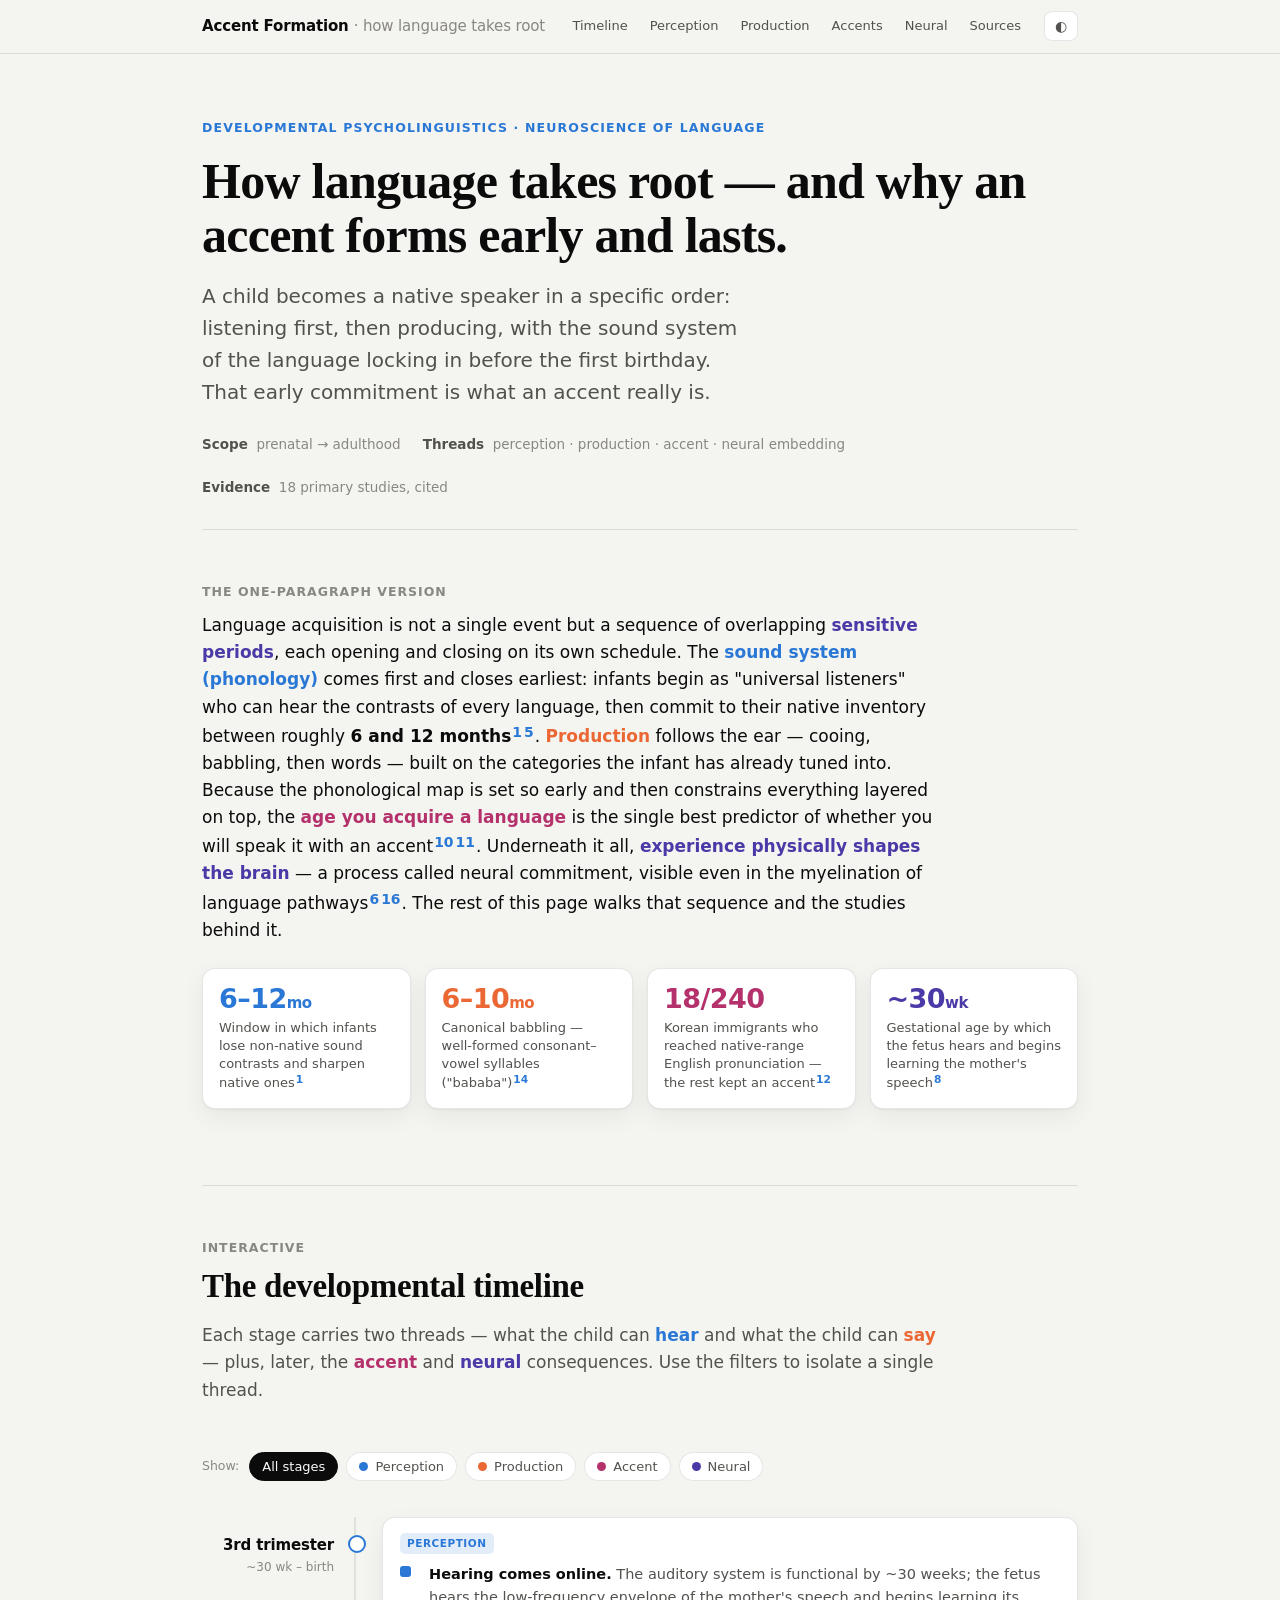
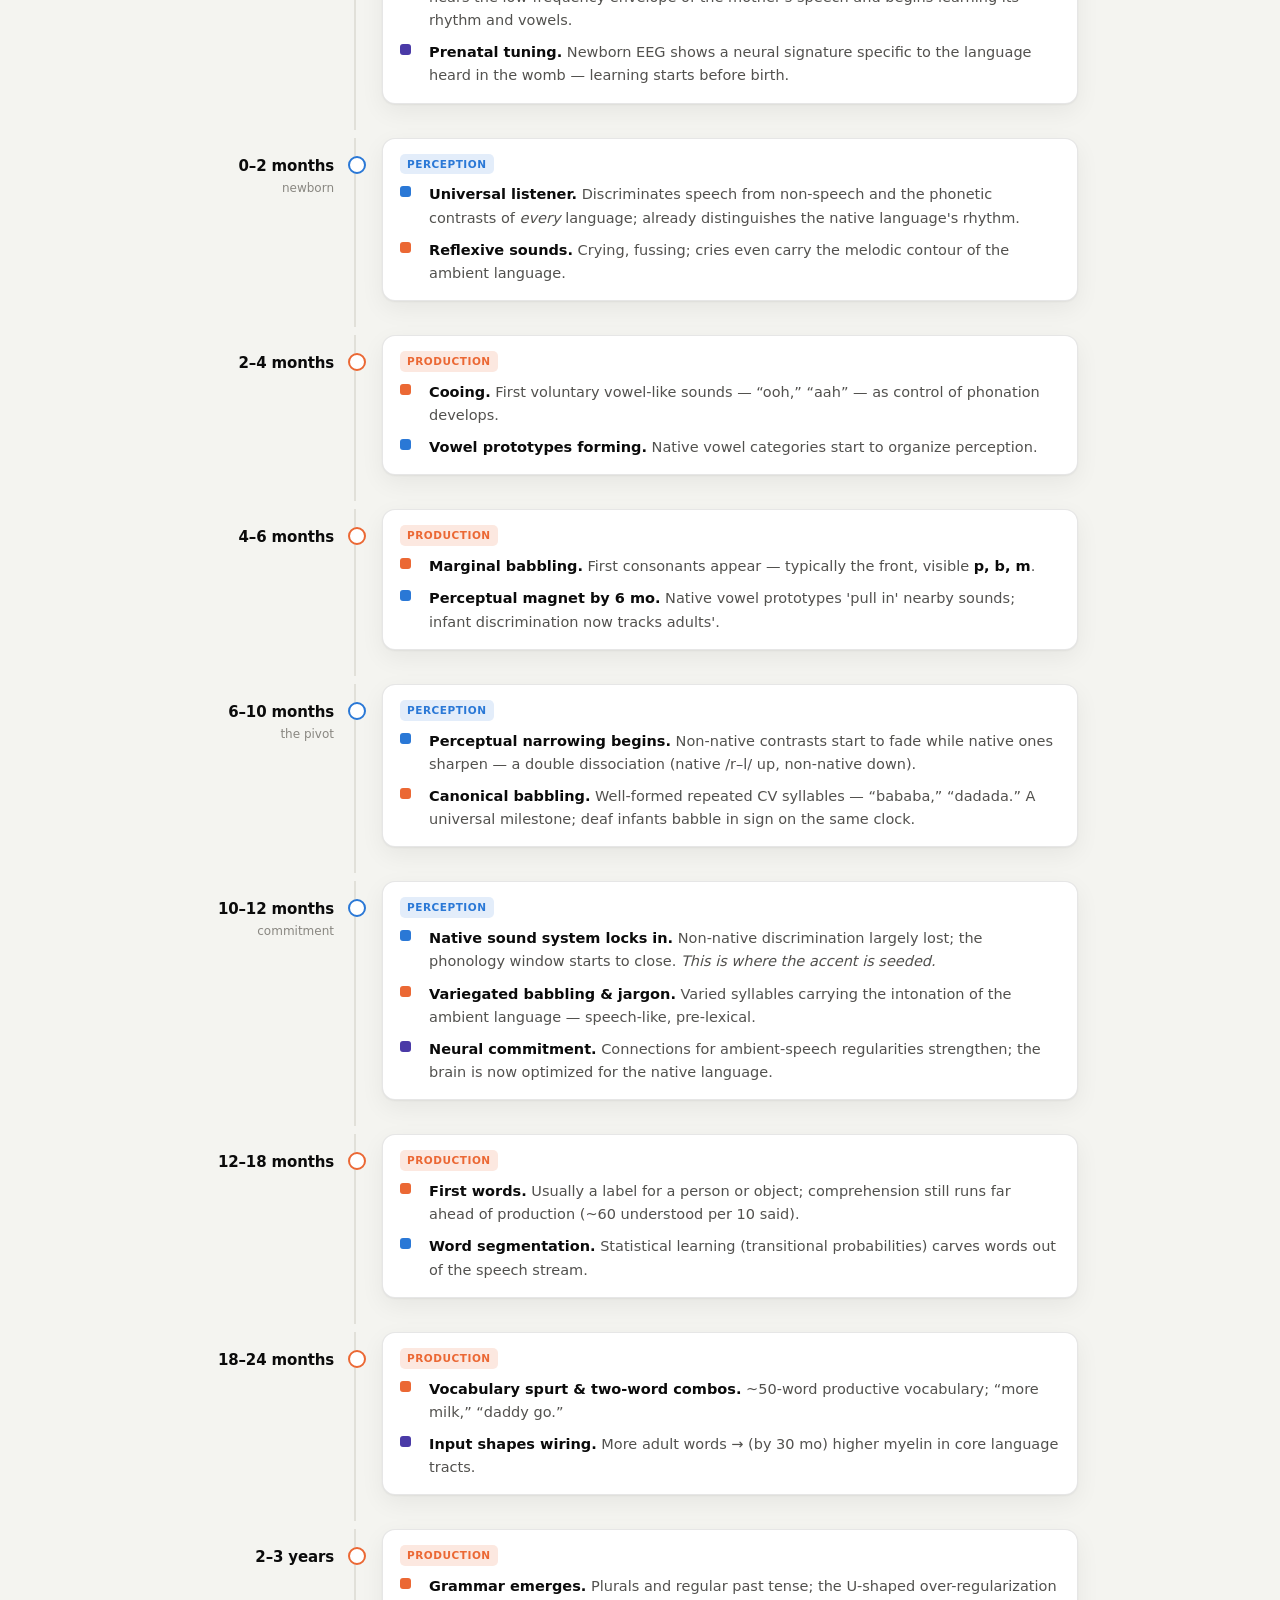
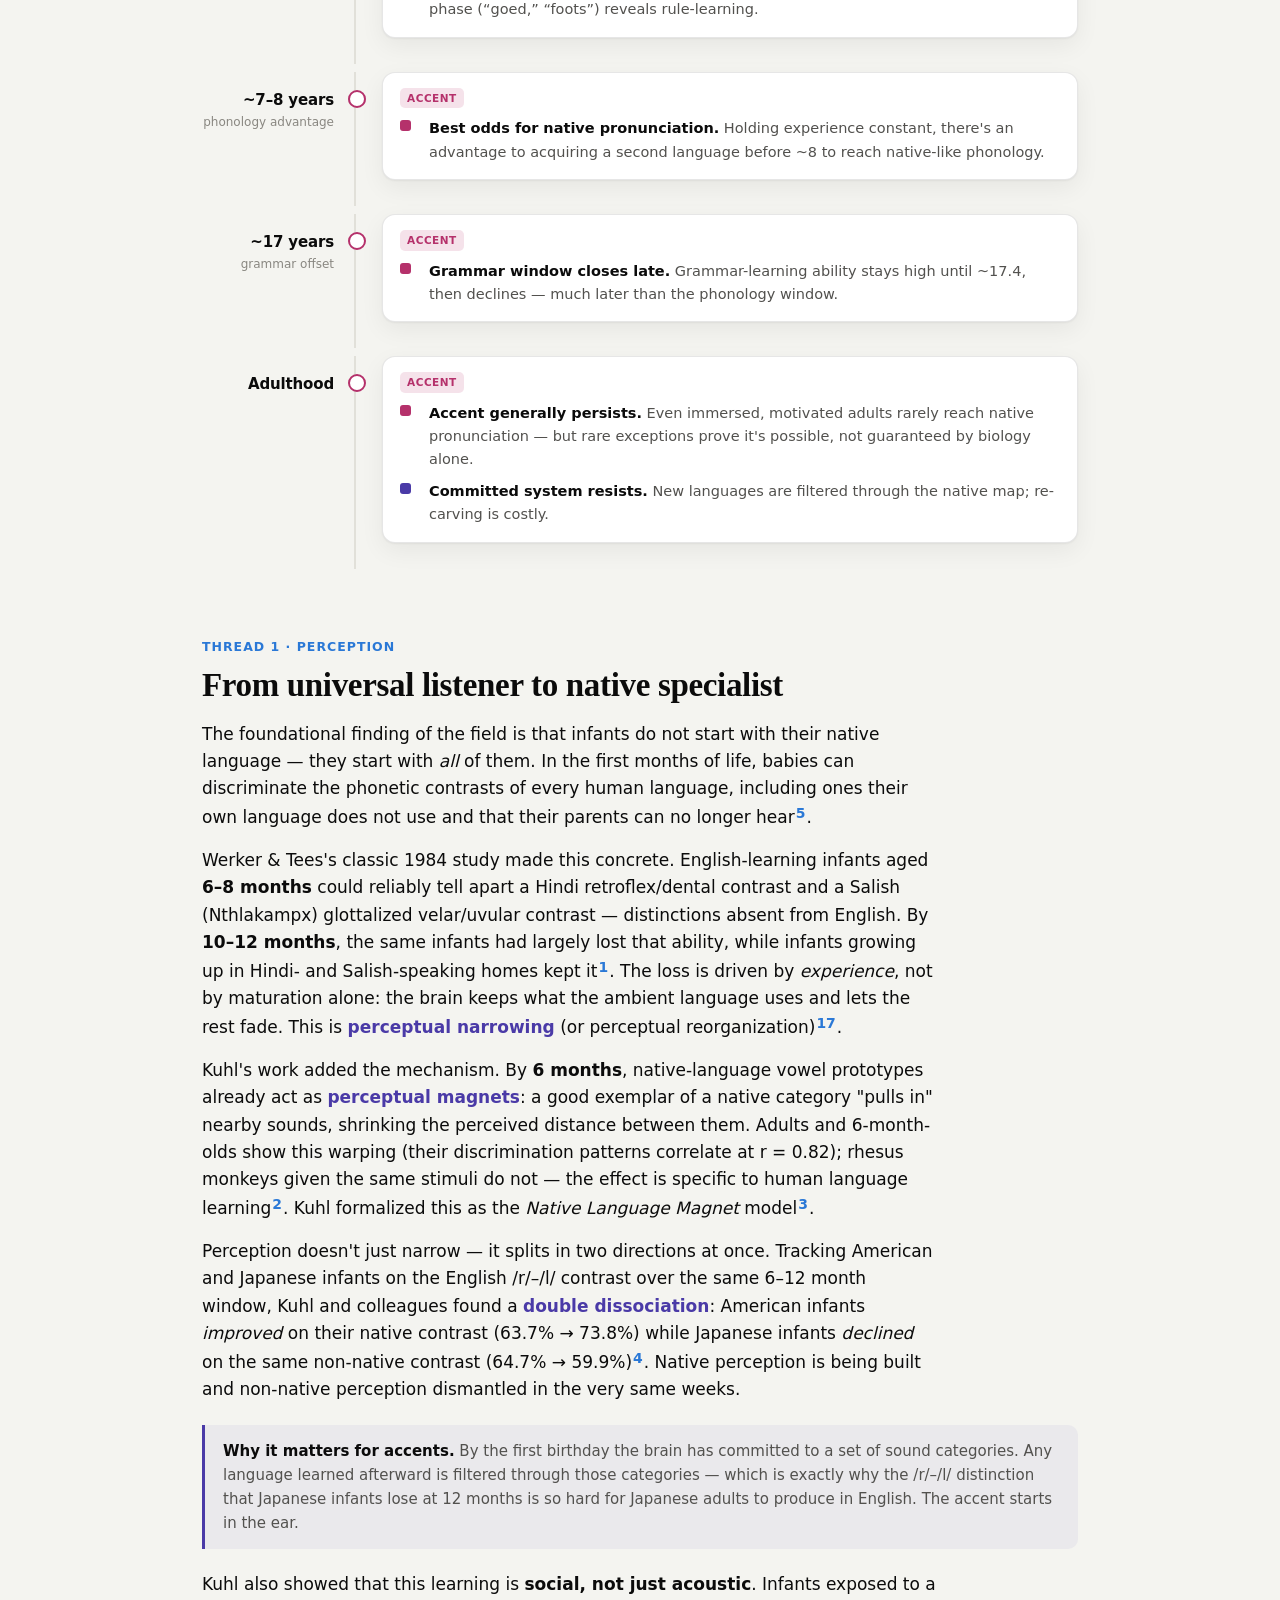
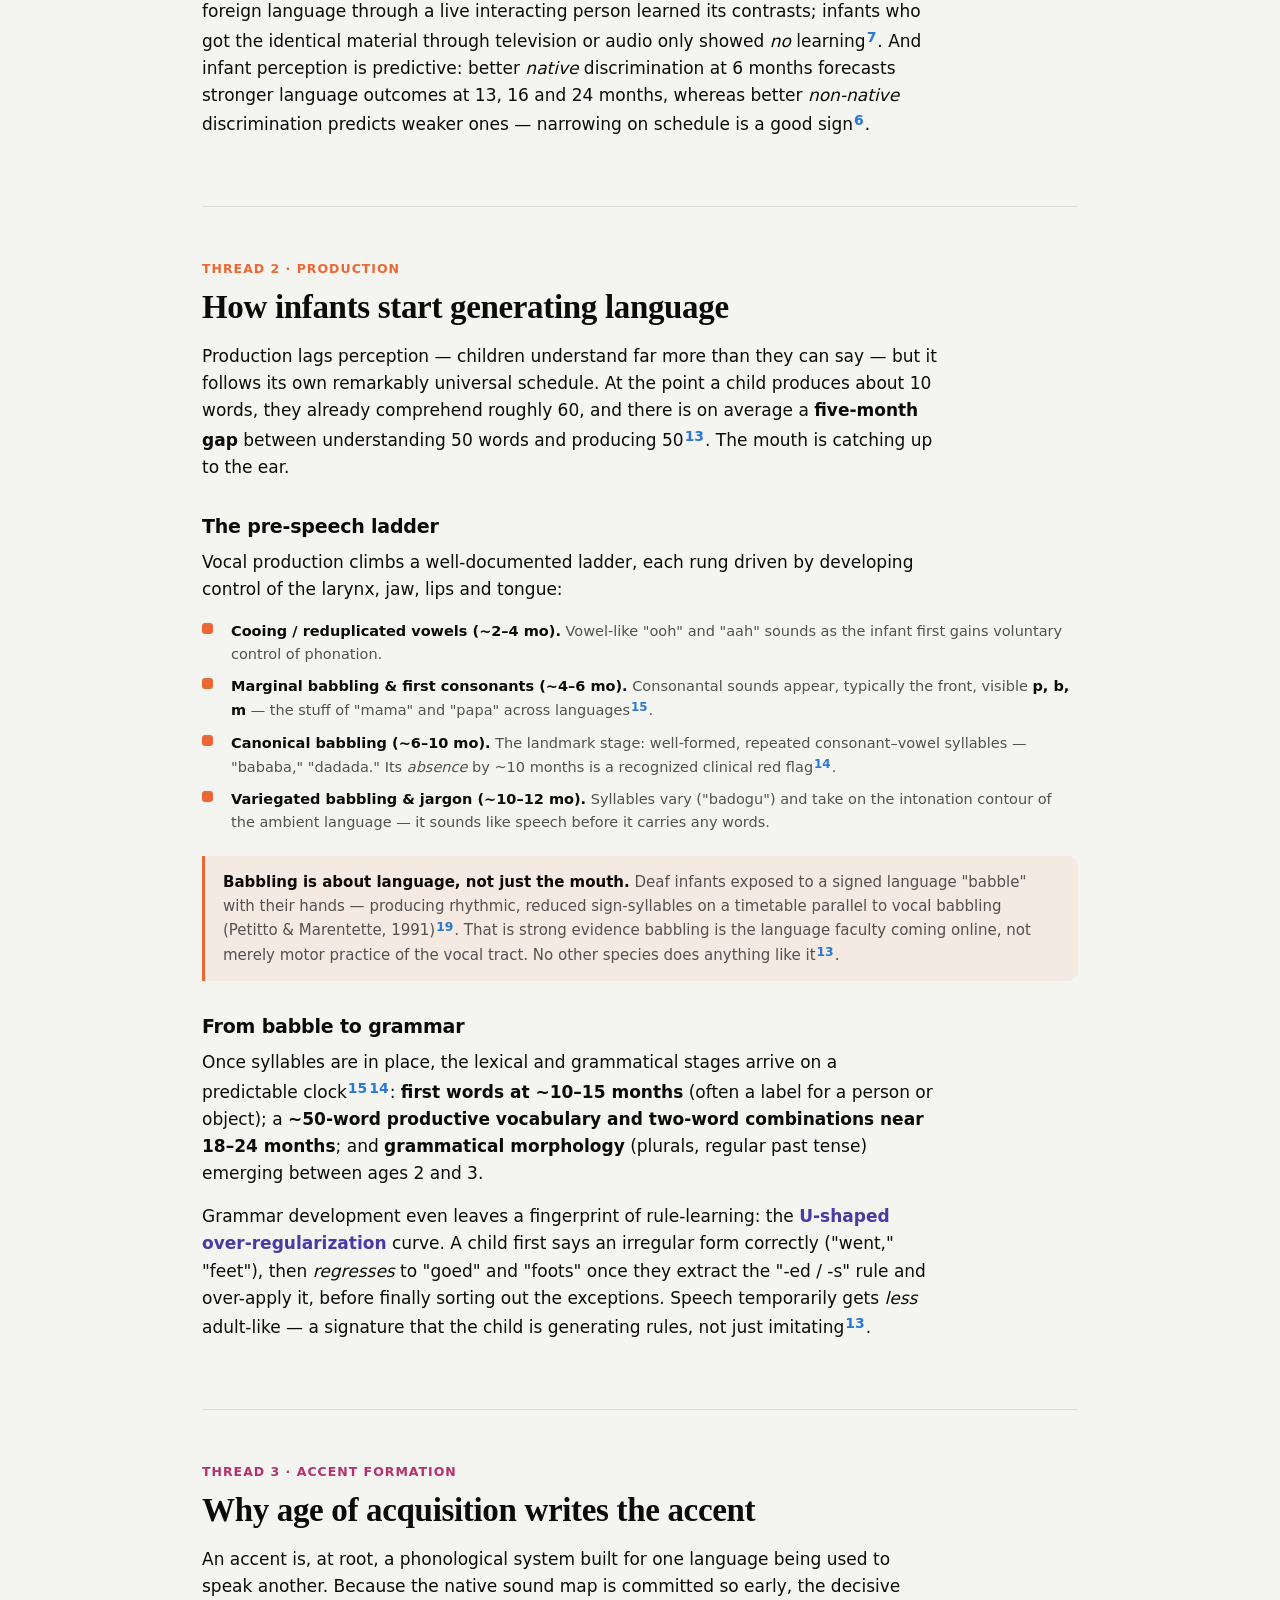
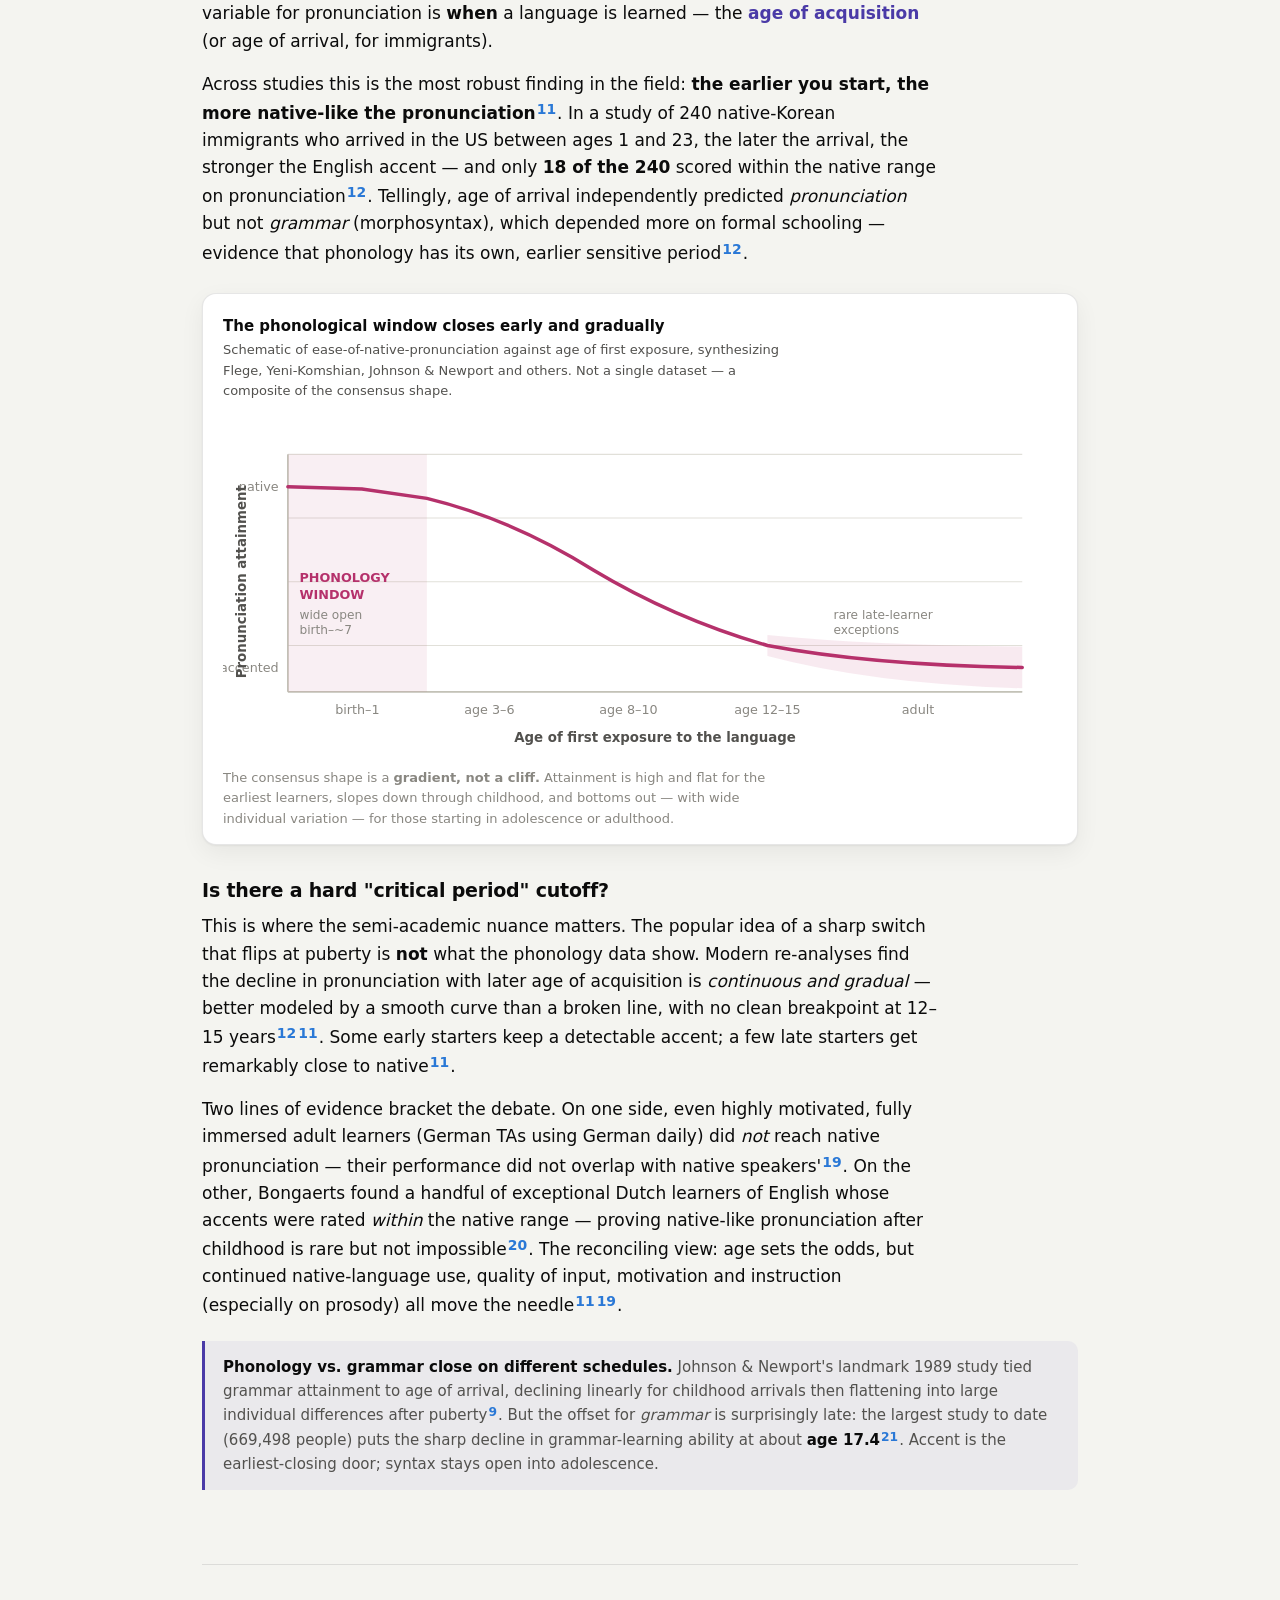
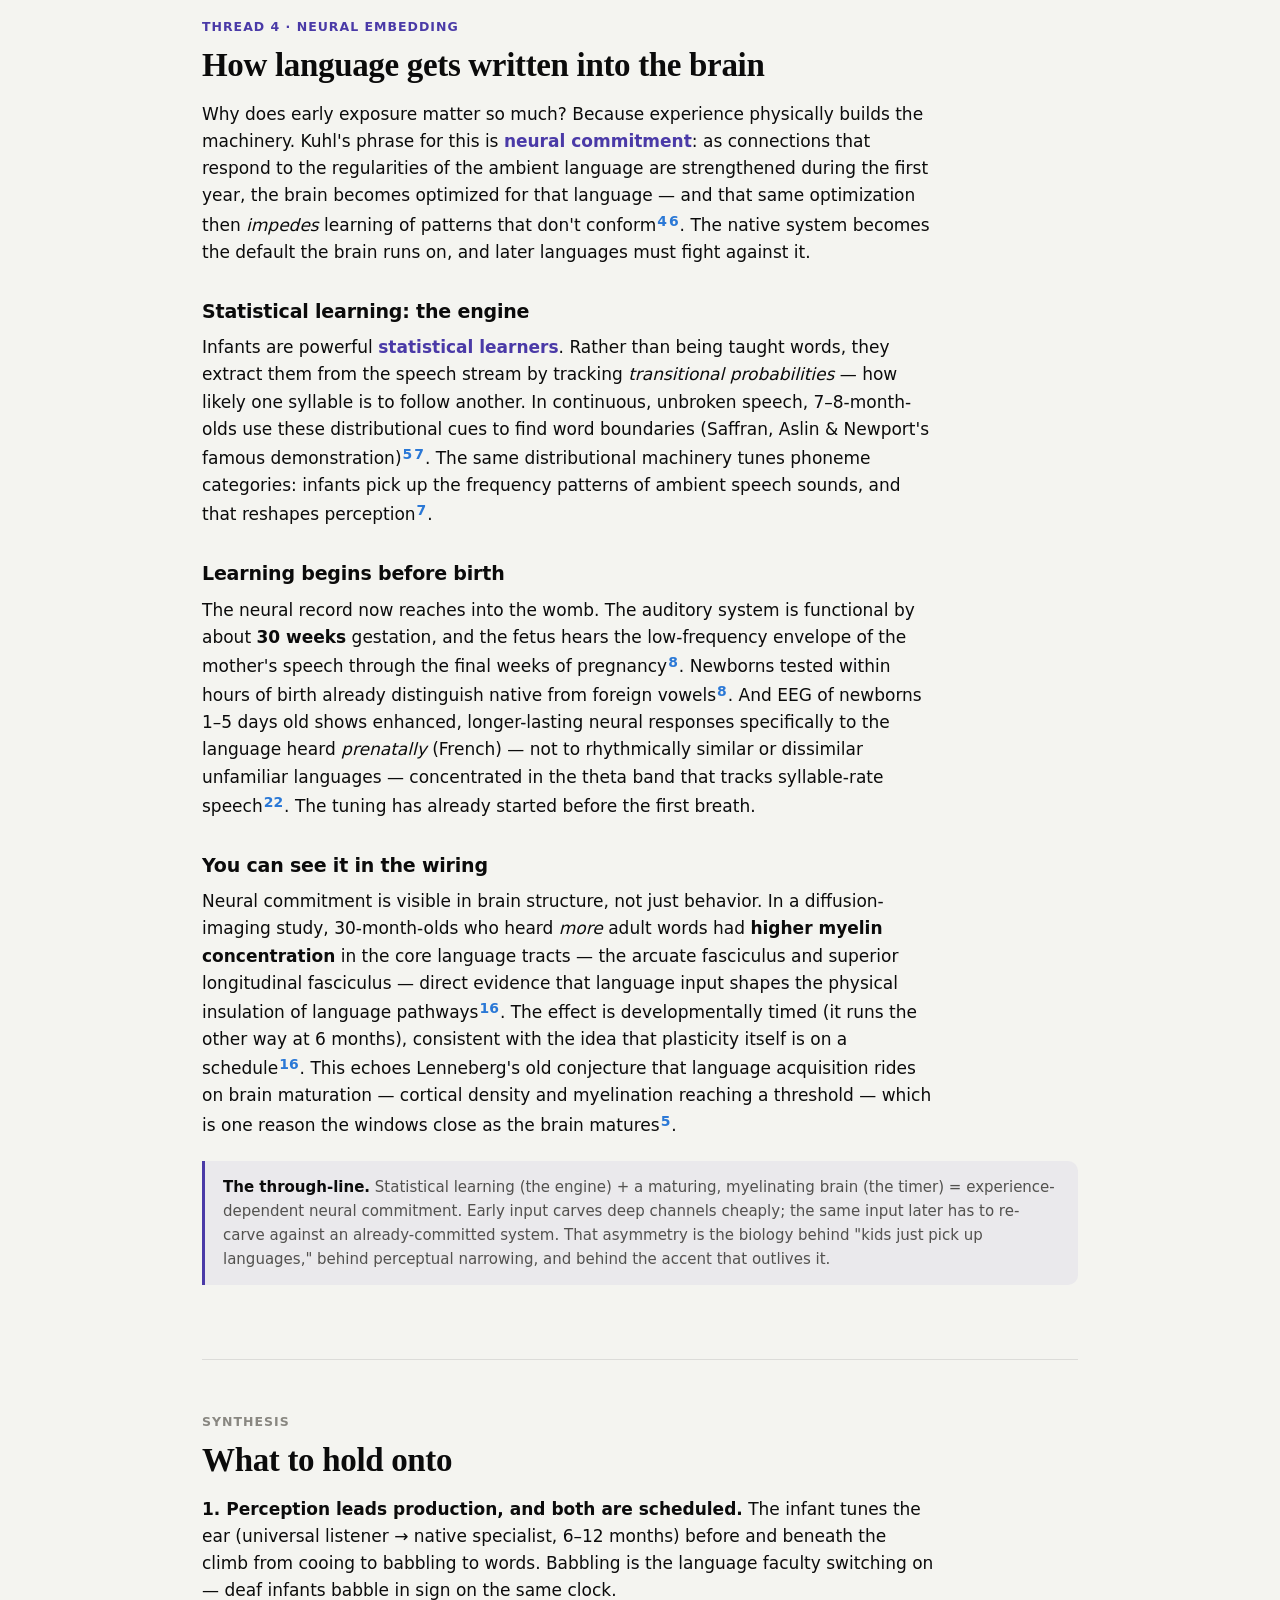
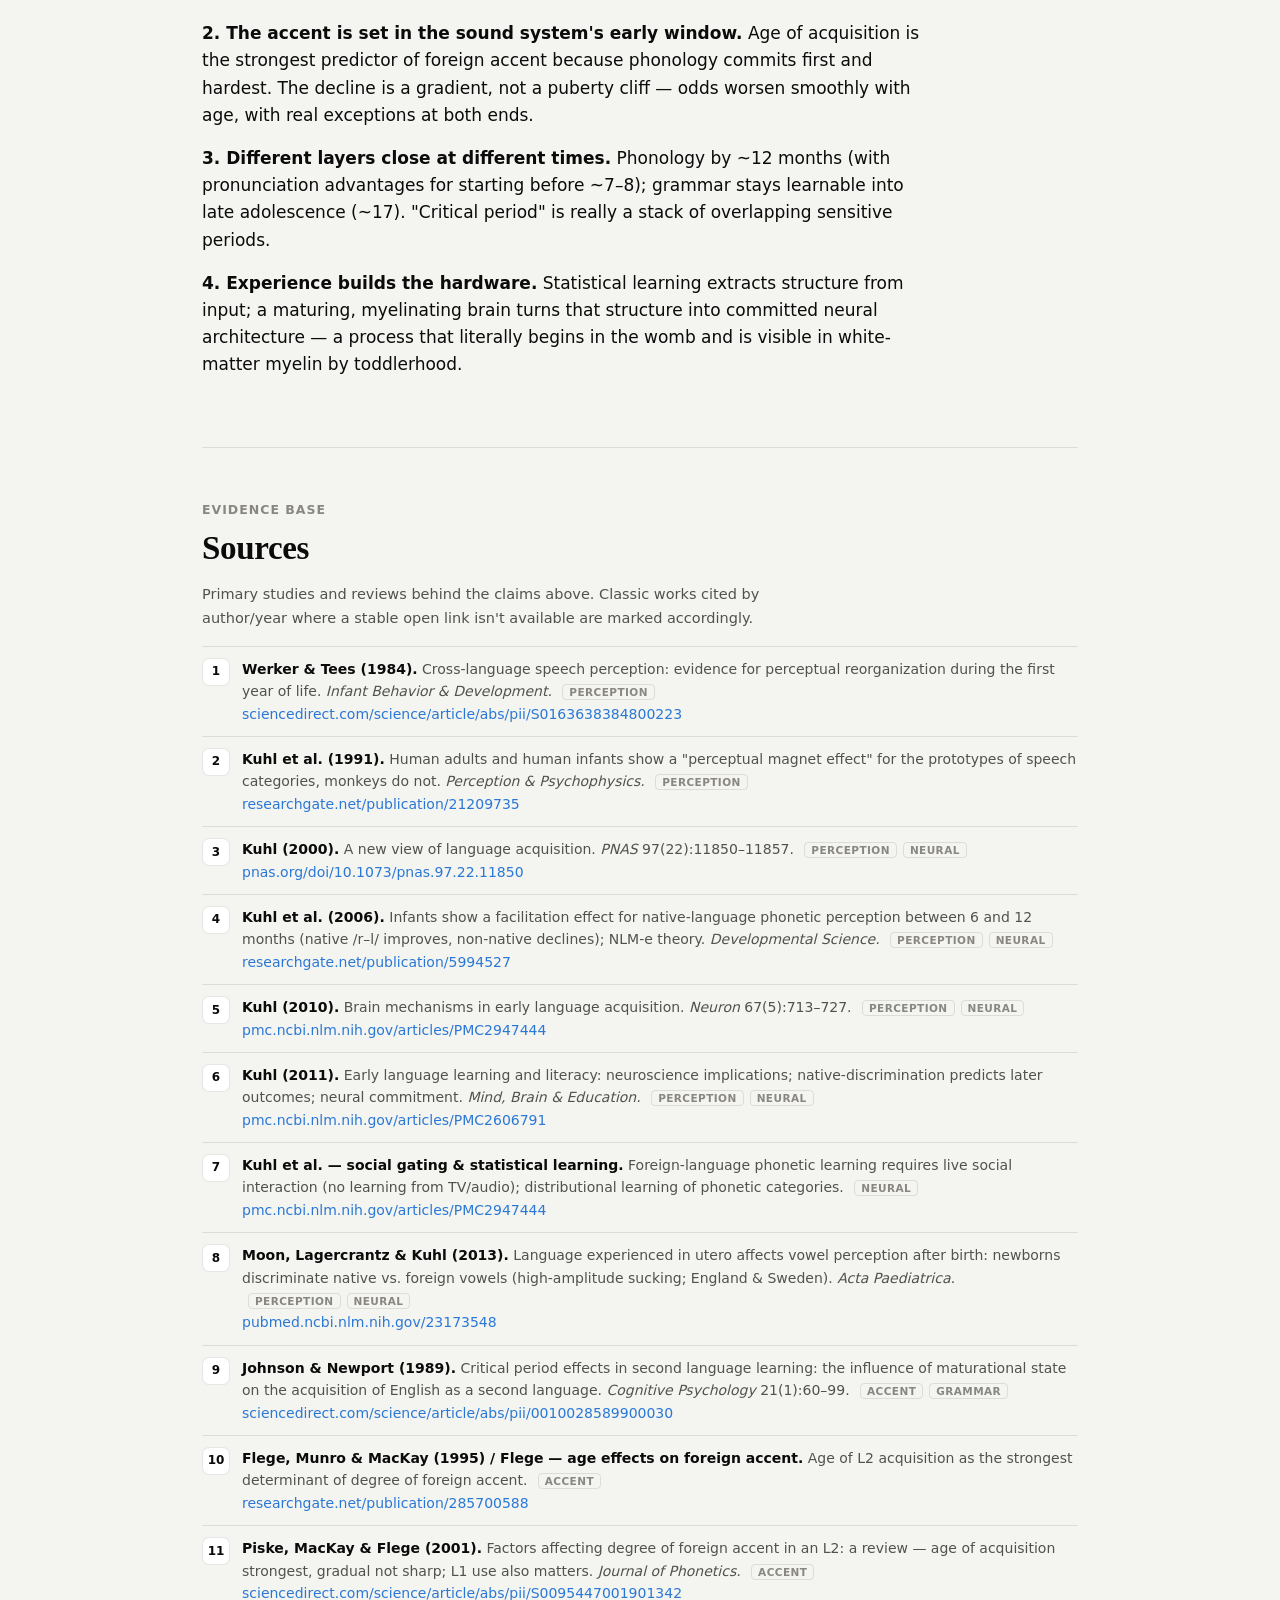
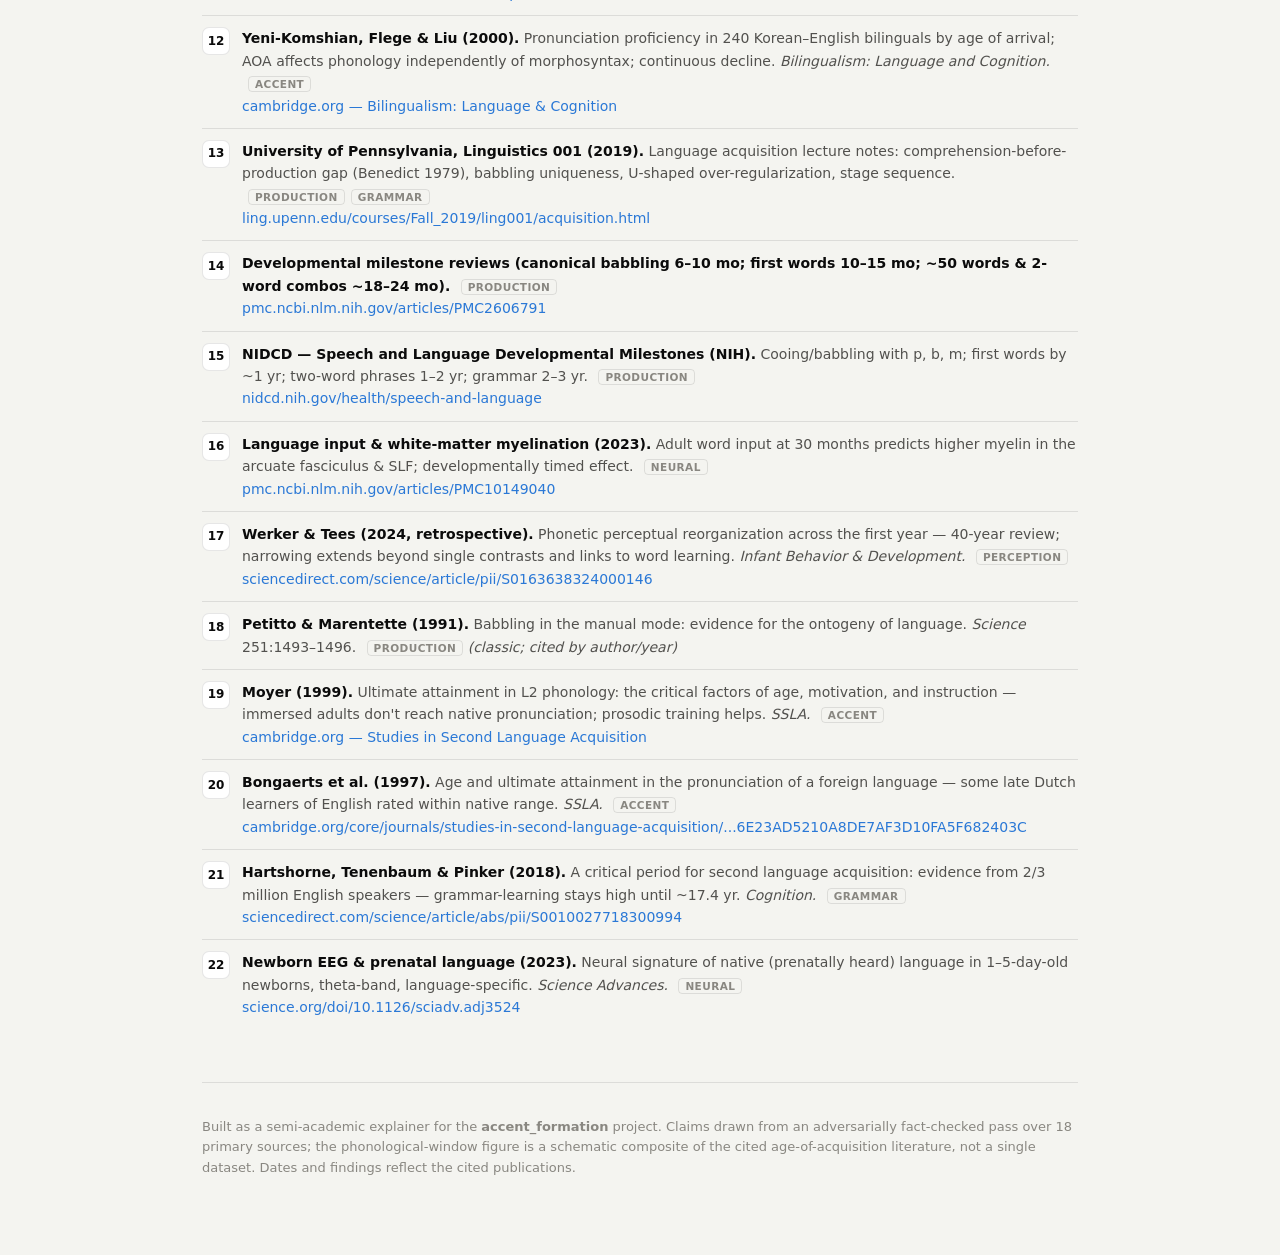
==== accent_formation.html @ 072a72fc "Add accent + tone explainers" ====
<!DOCTYPE html>
<html lang="en" data-theme="light">
<head>
<meta charset="UTF-8">
<meta name="viewport" content="width=device-width, initial-scale=1.0">
<title>How Language Takes Root — Acquisition, Production &amp; the Accent Window</title>
<style>
  :root{
    color-scheme: light;
    --surface-1:#fcfcfb; --plane:#f4f4f0; --card:#ffffff;
    --ink:#0b0b0b; --ink-2:#52514e; --muted:#898781;
    --grid:#e1e0d9; --rule:#c3c2b7; --border:rgba(11,11,11,0.10);
    --perc:#2a78d6;   /* perception  - blue   */
    --prod:#eb6834;   /* production  - orange */
    --acc:#b5316b;    /* accent      - magenta*/
    --neur:#4a3aa7;   /* neural      - violet */
    --good:#006300;
    --shadow: 0 1px 2px rgba(11,11,11,.05), 0 8px 24px rgba(11,11,11,.06);
    --serif: "Iowan Old Style", "Palatino Linotype", Palatino, Georgia, serif;
    --sans: system-ui, -apple-system, "Segoe UI", Roboto, sans-serif;
  }
  :root[data-theme="dark"]{
    color-scheme: dark;
    --surface-1:#1a1a19; --plane:#0d0d0d; --card:#1f1f1e;
    --ink:#ffffff; --ink-2:#c3c2b7; --muted:#8f8e88;
    --grid:#2c2c2a; --rule:#383835; --border:rgba(255,255,255,0.12);
    --perc:#3987e5; --prod:#e5793f; --acc:#dd6fa0; --neur:#9085e9; --good:#4fb14f;
    --card:#201f1e;
    --shadow: 0 1px 2px rgba(0,0,0,.3), 0 10px 30px rgba(0,0,0,.35);
  }
  *{box-sizing:border-box}
  html{scroll-behavior:smooth}
  body{
    margin:0; background:var(--plane); color:var(--ink);
    font-family:var(--sans); line-height:1.6;
    -webkit-font-smoothing:antialiased; font-size:17px;
  }
  .wrap{max-width:920px; margin:0 auto; padding:0 22px}

  /* ---------- header ---------- */
  header.top{
    position:sticky; top:0; z-index:50;
    background:color-mix(in srgb, var(--plane) 88%, transparent);
    backdrop-filter:blur(10px); border-bottom:1px solid var(--border);
  }
  .top-in{max-width:920px; margin:0 auto; padding:11px 22px; display:flex; align-items:center; gap:14px}
  .top-in .brand{font-weight:650; letter-spacing:-.01em; font-size:15px}
  .top-in .brand span{color:var(--muted); font-weight:450}
  .top-nav{margin-left:auto; display:flex; gap:4px; flex-wrap:wrap}
  .top-nav a{
    font-size:13px; color:var(--ink-2); text-decoration:none; padding:5px 9px;
    border-radius:7px;
  }
  .top-nav a:hover{background:var(--card); color:var(--ink)}
  .toggle{
    border:1px solid var(--border); background:var(--card); color:var(--ink-2);
    width:34px; height:30px; border-radius:8px; cursor:pointer; font-size:14px;
    display:grid; place-items:center;
  }
  .toggle:hover{color:var(--ink)}

  /* ---------- hero ---------- */
  .hero{padding:64px 0 30px; border-bottom:1px solid var(--border)}
  .eyebrow{
    font-size:12.5px; font-weight:600; letter-spacing:.09em; text-transform:uppercase;
    color:var(--perc); margin:0 0 16px;
  }
  h1{
    font-family:var(--serif); font-weight:600; font-size:clamp(30px,5.4vw,50px);
    line-height:1.08; letter-spacing:-.015em; margin:0 0 18px;
  }
  .lede{font-size:clamp(17px,2.3vw,20px); color:var(--ink-2); max-width:44ch; margin:0}
  .meta-row{display:flex; gap:22px; flex-wrap:wrap; margin-top:26px; font-size:13.5px; color:var(--muted)}
  .meta-row b{color:var(--ink-2); font-weight:600}

  /* ---------- section scaffolding ---------- */
  section{padding:52px 0; border-bottom:1px solid var(--border)}
  .kicker{font-size:12.5px; font-weight:600; letter-spacing:.08em; text-transform:uppercase; color:var(--muted); margin:0 0 10px}
  h2{font-family:var(--serif); font-weight:600; font-size:clamp(24px,3.6vw,33px); line-height:1.15; letter-spacing:-.01em; margin:0 0 16px}
  h3{font-size:19px; font-weight:650; letter-spacing:-.01em; margin:30px 0 8px}
  p{margin:0 0 16px; max-width:68ch}
  .dim{color:var(--ink-2)}
  a.cite{
    color:var(--perc); text-decoration:none; font-weight:600; font-size:.82em;
    vertical-align:.35em; padding:0 1px;
  }
  a.cite:hover{text-decoration:underline}
  strong{font-weight:650}
  em.term{font-style:normal; font-weight:600; color:var(--neur)}

  /* ---------- legend / filter ---------- */
  .controls{
    position:sticky; top:52px; z-index:40; margin:0 0 4px;
    background:color-mix(in srgb, var(--plane) 90%, transparent);
    backdrop-filter:blur(8px);
    display:flex; gap:8px; flex-wrap:wrap; align-items:center;
    padding:12px 0;
  }
  .controls .lbl{font-size:12.5px; color:var(--muted); margin-right:2px}
  .chip{
    border:1px solid var(--border); background:var(--card); color:var(--ink-2);
    padding:6px 12px; border-radius:999px; font-size:13px; cursor:pointer;
    font-family:inherit; display:inline-flex; align-items:center; gap:7px; transition:.12s;
  }
  .chip:hover{color:var(--ink)}
  .chip .dot{width:9px; height:9px; border-radius:50%; background:var(--muted)}
  .chip[data-k="perc"] .dot{background:var(--perc)} .chip[data-k="prod"] .dot{background:var(--prod)}
  .chip[data-k="acc"] .dot{background:var(--acc)} .chip[data-k="neur"] .dot{background:var(--neur)}
  .chip[aria-pressed="true"]{background:var(--ink); color:var(--surface-1); border-color:var(--ink)}
  .chip[aria-pressed="true"] .dot{outline:2px solid var(--surface-1); outline-offset:1px}

  /* ---------- timeline ---------- */
  .tl{position:relative; margin:24px 0 8px; padding-left:0}
  .tl-item{
    position:relative; display:grid; grid-template-columns:132px 1fr; gap:20px;
    padding:0 0 8px;
  }
  .tl-age{
    text-align:right; padding-top:16px; position:relative;
  }
  .tl-age .a1{font-weight:700; font-size:15px; letter-spacing:-.01em; font-variant-numeric:tabular-nums}
  .tl-age .a2{font-size:12px; color:var(--muted); margin-top:1px}
  .tl-body{
    position:relative; border-left:2px solid var(--grid); padding:0 0 26px 26px;
  }
  .tl-body::before{
    content:""; position:absolute; left:-8px; top:18px; width:14px; height:14px;
    border-radius:50%; background:var(--card); border:2.5px solid var(--rule);
  }
  .tl-item[data-lead="perc"] .tl-body::before{border-color:var(--perc)}
  .tl-item[data-lead="prod"] .tl-body::before{border-color:var(--prod)}
  .tl-item[data-lead="acc"] .tl-body::before{border-color:var(--acc)}
  .tl-item[data-lead="neur"] .tl-body::before{border-color:var(--neur)}
  .tl-card{
    background:var(--card); border:1px solid var(--border); border-radius:13px;
    padding:15px 17px; box-shadow:var(--shadow);
  }
  .tl-card h4{margin:0 0 9px; font-size:16.5px; font-weight:650; letter-spacing:-.01em; display:flex; align-items:center; gap:9px}
  .tag{
    font-size:10.5px; font-weight:700; letter-spacing:.05em; text-transform:uppercase;
    padding:2px 7px; border-radius:5px; white-space:nowrap;
  }
  .tag.perc{color:var(--perc); background:color-mix(in srgb,var(--perc) 13%,transparent)}
  .tag.prod{color:var(--prod); background:color-mix(in srgb,var(--prod) 15%,transparent)}
  .tag.acc{color:var(--acc); background:color-mix(in srgb,var(--acc) 14%,transparent)}
  .tag.neur{color:var(--neur); background:color-mix(in srgb,var(--neur) 15%,transparent)}
  .rows{display:flex; flex-direction:column; gap:9px; margin-top:4px}
  .r{display:grid; grid-template-columns:20px 1fr; gap:9px; font-size:14.5px; align-items:start}
  .r .ic{margin-top:3px; width:11px; height:11px; border-radius:3px}
  .r.perc .ic{background:var(--perc)} .r.prod .ic{background:var(--prod)}
  .r.acc .ic{background:var(--acc)} .r.neur .ic{background:var(--neur)}
  .r p{margin:0; color:var(--ink-2); max-width:none}
  .r p b{color:var(--ink)}
  .tl-item.dim-out{opacity:.28; filter:saturate(.4)}
  .tl-item.dim-out .tl-card{box-shadow:none}
  .tl-item{transition:opacity .2s, filter .2s}

  /* ---------- plasticity curve figure ---------- */
  figure{margin:26px 0; background:var(--card); border:1px solid var(--border); border-radius:14px; padding:20px 20px 14px; box-shadow:var(--shadow)}
  figure svg{width:100%; height:auto; display:block}
  figcaption{font-size:13px; color:var(--muted); margin-top:12px; max-width:70ch}
  .fig-title{font-size:15px; font-weight:650; margin:0 0 2px}
  .fig-sub{font-size:13px; color:var(--ink-2); margin:0 0 6px}

  /* ---------- callout ---------- */
  .note{
    border-left:3px solid var(--neur); background:color-mix(in srgb,var(--neur) 6%,transparent);
    padding:14px 18px; border-radius:0 10px 10px 0; margin:22px 0; font-size:15px; color:var(--ink-2);
  }
  .note b{color:var(--ink)}
  .note.warn{border-color:var(--prod); background:color-mix(in srgb,var(--prod) 7%,transparent)}

  /* ---------- key-number strip ---------- */
  .stats{display:grid; grid-template-columns:repeat(auto-fit,minmax(150px,1fr)); gap:14px; margin:24px 0}
  .stat{background:var(--card); border:1px solid var(--border); border-radius:13px; padding:16px; box-shadow:var(--shadow)}
  .stat .n{font-size:27px; font-weight:700; letter-spacing:-.02em; line-height:1; font-variant-numeric:tabular-nums}
  .stat .l{font-size:13px; color:var(--ink-2); margin-top:7px; line-height:1.4}
  .stat.perc .n{color:var(--perc)} .stat.prod .n{color:var(--prod)}
  .stat.acc .n{color:var(--acc)} .stat.neur .n{color:var(--neur)}

  /* ---------- references ---------- */
  ol.refs{margin:8px 0 0; padding:0; counter-reset:r; list-style:none}
  ol.refs li{
    position:relative; padding:11px 0 11px 40px; border-top:1px solid var(--border);
    font-size:14px; color:var(--ink-2); counter-increment:r;
  }
  ol.refs li::before{
    content:counter(r); position:absolute; left:0; top:11px; width:26px; height:26px;
    background:var(--card); border:1px solid var(--border); border-radius:7px;
    display:grid; place-items:center; font-size:12px; font-weight:700; color:var(--ink);
  }
  ol.refs li[id]{scroll-margin-top:120px}
  ol.refs b{color:var(--ink)}
  ol.refs a{color:var(--perc); text-decoration:none; word-break:break-word}
  ol.refs a:hover{text-decoration:underline}
  .tagpill{font-size:10.5px; font-weight:700; text-transform:uppercase; letter-spacing:.04em; padding:1px 6px; border-radius:4px; margin-left:6px; color:var(--muted); border:1px solid var(--border)}

  footer{padding:34px 0 60px; color:var(--muted); font-size:13px}
  footer p{max-width:none}
  .hl{background:color-mix(in srgb,var(--perc) 16%,transparent); padding:0 3px; border-radius:3px}

  @media(max-width:640px){
    body{font-size:16px}
    .tl-item{grid-template-columns:74px 1fr; gap:12px}
    .tl-age .a1{font-size:13px} .tl-age .a2{font-size:11px}
    .tl-body{padding-left:20px} .top-nav{display:none}
    .controls{top:50px}
  }
</style>
</head>
<body>

<header class="top">
  <div class="top-in">
    <div class="brand">Accent&nbsp;Formation <span>· how language takes root</span></div>
    <nav class="top-nav">
      <a href="#timeline">Timeline</a>
      <a href="#perception">Perception</a>
      <a href="#production">Production</a>
      <a href="#accent">Accents</a>
      <a href="#neural">Neural</a>
      <a href="#refs">Sources</a>
    </nav>
    <button class="toggle" id="themeBtn" title="Toggle light / dark" aria-label="Toggle theme">◐</button>
  </div>
</header>

<div class="wrap">

<div class="hero">
  <p class="eyebrow">Developmental psycholinguistics · neuroscience of language</p>
  <h1>How language takes root — and why an accent forms early and lasts.</h1>
  <p class="lede">A child becomes a native speaker in a specific order: listening first, then producing, with the sound system of the language locking in before the first birthday. That early commitment is what an accent really is.</p>
  <div class="meta-row">
    <span><b>Scope</b>&nbsp; prenatal → adulthood</span>
    <span><b>Threads</b>&nbsp; perception · production · accent · neural embedding</span>
    <span><b>Evidence</b>&nbsp; 18 primary studies, cited</span>
  </div>
</div>

<!-- ============ ORIENTATION ============ -->
<section id="intro" style="border-bottom:1px solid var(--border)">
  <p class="kicker">The one-paragraph version</p>
  <p>Language acquisition is not a single event but a sequence of overlapping <em class="term">sensitive periods</em>, each opening and closing on its own schedule. The <strong style="color:var(--perc)">sound system (phonology)</strong> comes first and closes earliest: infants begin as "universal listeners" who can hear the contrasts of every language, then commit to their native inventory between roughly <strong>6 and 12 months</strong><a class="cite" href="#r1">1</a><a class="cite" href="#r5">5</a>. <strong style="color:var(--prod)">Production</strong> follows the ear — cooing, babbling, then words — built on the categories the infant has already tuned into. Because the phonological map is set so early and then constrains everything layered on top, the <strong style="color:var(--acc)">age you acquire a language</strong> is the single best predictor of whether you will speak it with an accent<a class="cite" href="#r10">10</a><a class="cite" href="#r11">11</a>. Underneath it all, <strong style="color:var(--neur)">experience physically shapes the brain</strong> — a process called neural commitment, visible even in the myelination of language pathways<a class="cite" href="#r6">6</a><a class="cite" href="#r16">16</a>. The rest of this page walks that sequence and the studies behind it.</p>

  <div class="stats">
    <div class="stat perc"><div class="n">6–12<span style="font-size:15px">mo</span></div><div class="l">Window in which infants lose non-native sound contrasts and sharpen native ones<a class="cite" href="#r1">1</a></div></div>
    <div class="stat prod"><div class="n">6–10<span style="font-size:15px">mo</span></div><div class="l">Canonical babbling — well-formed consonant–vowel syllables ("bababa")<a class="cite" href="#r14">14</a></div></div>
    <div class="stat acc"><div class="n">18/240</div><div class="l">Korean immigrants who reached native-range English pronunciation — the rest kept an accent<a class="cite" href="#r12">12</a></div></div>
    <div class="stat neur"><div class="n">~30<span style="font-size:15px">wk</span></div><div class="l">Gestational age by which the fetus hears and begins learning the mother's speech<a class="cite" href="#r8">8</a></div></div>
  </div>
</section>

<!-- ============ TIMELINE ============ -->
<section id="timeline" style="border-bottom:none; padding-bottom:20px">
  <p class="kicker">Interactive</p>
  <h2>The developmental timeline</h2>
  <p class="dim">Each stage carries two threads — what the child can <span style="color:var(--perc);font-weight:600">hear</span> and what the child can <span style="color:var(--prod);font-weight:600">say</span> — plus, later, the <span style="color:var(--acc);font-weight:600">accent</span> and <span style="color:var(--neur);font-weight:600">neural</span> consequences. Use the filters to isolate a single thread.</p>
</section>

<div class="controls" id="controls" aria-label="Filter timeline by thread">
  <span class="lbl">Show:</span>
  <button class="chip" data-k="all" aria-pressed="true">All stages</button>
  <button class="chip" data-k="perc" aria-pressed="false"><span class="dot"></span>Perception</button>
  <button class="chip" data-k="prod" aria-pressed="false"><span class="dot"></span>Production</button>
  <button class="chip" data-k="acc" aria-pressed="false"><span class="dot"></span>Accent</button>
  <button class="chip" data-k="neur" aria-pressed="false"><span class="dot"></span>Neural</button>
</div>

<div class="tl" id="timeline-list">
  <!-- stages injected by JS -->
</div>

<!-- ============ PERCEPTION ============ -->
<section id="perception">
  <p class="kicker" style="color:var(--perc)">Thread 1 · Perception</p>
  <h2>From universal listener to native specialist</h2>
  <p>The foundational finding of the field is that infants do not start with their native language — they start with <em>all</em> of them. In the first months of life, babies can discriminate the phonetic contrasts of every human language, including ones their own language does not use and that their parents can no longer hear<a class="cite" href="#r5">5</a>.</p>

  <p>Werker &amp; Tees's classic 1984 study made this concrete. English-learning infants aged <strong>6–8 months</strong> could reliably tell apart a Hindi retroflex/dental contrast and a Salish (Nthlakampx) glottalized velar/uvular contrast — distinctions absent from English. By <strong>10–12 months</strong>, the same infants had largely lost that ability, while infants growing up in Hindi- and Salish-speaking homes kept it<a class="cite" href="#r1">1</a>. The loss is driven by <em>experience</em>, not by maturation alone: the brain keeps what the ambient language uses and lets the rest fade. This is <em class="term">perceptual narrowing</em> (or perceptual reorganization)<a class="cite" href="#r17">17</a>.</p>

  <p>Kuhl's work added the mechanism. By <strong>6 months</strong>, native-language vowel prototypes already act as <em class="term">perceptual magnets</em>: a good exemplar of a native category "pulls in" nearby sounds, shrinking the perceived distance between them. Adults and 6-month-olds show this warping (their discrimination patterns correlate at r&nbsp;=&nbsp;0.82); rhesus monkeys given the same stimuli do not — the effect is specific to human language learning<a class="cite" href="#r2">2</a>. Kuhl formalized this as the <em>Native Language Magnet</em> model<a class="cite" href="#r3">3</a>.</p>

  <p>Perception doesn't just narrow — it splits in two directions at once. Tracking American and Japanese infants on the English /r/–/l/ contrast over the same 6–12 month window, Kuhl and colleagues found a <em class="term">double dissociation</em>: American infants <em>improved</em> on their native contrast (63.7% → 73.8%) while Japanese infants <em>declined</em> on the same non-native contrast (64.7% → 59.9%)<a class="cite" href="#r4">4</a>. Native perception is being built and non-native perception dismantled in the very same weeks.</p>

  <div class="note"><b>Why it matters for accents.</b> By the first birthday the brain has committed to a set of sound categories. Any language learned afterward is filtered through those categories — which is exactly why the /r/–/l/ distinction that Japanese infants lose at 12 months is so hard for Japanese adults to produce in English. The accent starts in the ear.</div>

  <p>Kuhl also showed that this learning is <strong>social, not just acoustic</strong>. Infants exposed to a foreign language through a live interacting person learned its contrasts; infants who got the identical material through television or audio only showed <em>no</em> learning<a class="cite" href="#r7">7</a>. And infant perception is predictive: better <em>native</em> discrimination at 6 months forecasts stronger language outcomes at 13, 16 and 24 months, whereas better <em>non-native</em> discrimination predicts weaker ones — narrowing on schedule is a good sign<a class="cite" href="#r6">6</a>.</p>
</section>

<!-- ============ PRODUCTION ============ -->
<section id="production">
  <p class="kicker" style="color:var(--prod)">Thread 2 · Production</p>
  <h2>How infants start generating language</h2>
  <p>Production lags perception — children understand far more than they can say — but it follows its own remarkably universal schedule. At the point a child produces about 10 words, they already comprehend roughly 60, and there is on average a <strong>five-month gap</strong> between understanding 50 words and producing 50<a class="cite" href="#r13">13</a>. The mouth is catching up to the ear.</p>

  <h3>The pre-speech ladder</h3>
  <p>Vocal production climbs a well-documented ladder, each rung driven by developing control of the larynx, jaw, lips and tongue:</p>
  <div class="rows" style="margin:14px 0 20px">
    <div class="r prod"><span class="ic"></span><p><b>Cooing / reduplicated vowels (~2–4 mo).</b> Vowel-like "ooh" and "aah" sounds as the infant first gains voluntary control of phonation.</p></div>
    <div class="r prod"><span class="ic"></span><p><b>Marginal babbling &amp; first consonants (~4–6 mo).</b> Consonantal sounds appear, typically the front, visible <b>p, b, m</b> — the stuff of "mama" and "papa" across languages<a class="cite" href="#r15">15</a>.</p></div>
    <div class="r prod"><span class="ic"></span><p><b>Canonical babbling (~6–10 mo).</b> The landmark stage: well-formed, repeated consonant–vowel syllables — "bababa," "dadada." Its <em>absence</em> by ~10 months is a recognized clinical red flag<a class="cite" href="#r14">14</a>.</p></div>
    <div class="r prod"><span class="ic"></span><p><b>Variegated babbling &amp; jargon (~10–12 mo).</b> Syllables vary ("badogu") and take on the intonation contour of the ambient language — it sounds like speech before it carries any words.</p></div>
  </div>

  <div class="note warn"><b>Babbling is about language, not just the mouth.</b> Deaf infants exposed to a signed language "babble" with their hands — producing rhythmic, reduced sign-syllables on a timetable parallel to vocal babbling (Petitto &amp; Marentette, 1991)<a class="cite" href="#r18b">19</a>. That is strong evidence babbling is the language faculty coming online, not merely motor practice of the vocal tract. No other species does anything like it<a class="cite" href="#r13">13</a>.</div>

  <h3>From babble to grammar</h3>
  <p>Once syllables are in place, the lexical and grammatical stages arrive on a predictable clock<a class="cite" href="#r15">15</a><a class="cite" href="#r14">14</a>: <strong>first words at ~10–15 months</strong> (often a label for a person or object); a <strong>~50-word productive vocabulary and two-word combinations near 18–24 months</strong>; and <strong>grammatical morphology</strong> (plurals, regular past tense) emerging between ages 2 and 3.</p>

  <p>Grammar development even leaves a fingerprint of rule-learning: the <em class="term">U-shaped over-regularization</em> curve. A child first says an irregular form correctly ("went," "feet"), then <em>regresses</em> to "goed" and "foots" once they extract the "-ed / -s" rule and over-apply it, before finally sorting out the exceptions. Speech temporarily gets <em>less</em> adult-like — a signature that the child is generating rules, not just imitating<a class="cite" href="#r13">13</a>.</p>
</section>

<!-- ============ ACCENT ============ -->
<section id="accent">
  <p class="kicker" style="color:var(--acc)">Thread 3 · Accent formation</p>
  <h2>Why age of acquisition writes the accent</h2>
  <p>An accent is, at root, a phonological system built for one language being used to speak another. Because the native sound map is committed so early, the decisive variable for pronunciation is <strong>when</strong> a language is learned — the <em class="term">age of acquisition</em> (or age of arrival, for immigrants).</p>

  <p>Across studies this is the most robust finding in the field: <strong>the earlier you start, the more native-like the pronunciation</strong><a class="cite" href="#r11">11</a>. In a study of 240 native-Korean immigrants who arrived in the US between ages 1 and 23, the later the arrival, the stronger the English accent — and only <strong>18 of the 240</strong> scored within the native range on pronunciation<a class="cite" href="#r12">12</a>. Tellingly, age of arrival independently predicted <em>pronunciation</em> but not <em>grammar</em> (morphosyntax), which depended more on formal schooling — evidence that phonology has its own, earlier sensitive period<a class="cite" href="#r12">12</a>.</p>

  <figure id="curve">
    <p class="fig-title">The phonological window closes early and gradually</p>
    <p class="fig-sub">Schematic of ease-of-native-pronunciation against age of first exposure, synthesizing Flege, Yeni-Komshian, Johnson &amp; Newport and others. Not a single dataset — a composite of the consensus shape.</p>
    <svg viewBox="0 0 720 300" role="img" aria-label="Curve showing native-pronunciation attainment declining with age of first exposure, high and flat in infancy, sloping down through childhood, low and variable in adulthood.">
      <!-- gridlines -->
      <g stroke="var(--grid)" stroke-width="1">
        <line x1="56" y1="40" x2="690" y2="40"/>
        <line x1="56" y1="95" x2="690" y2="95"/>
        <line x1="56" y1="150" x2="690" y2="150"/>
        <line x1="56" y1="205" x2="690" y2="205"/>
        <line x1="56" y1="245" x2="690" y2="245"/>
      </g>
      <!-- axes -->
      <line x1="56" y1="245" x2="690" y2="245" stroke="var(--rule)" stroke-width="1.5"/>
      <line x1="56" y1="40" x2="56" y2="245" stroke="var(--rule)" stroke-width="1.5"/>
      <!-- shaded sensitive period -->
      <rect x="56" y="40" width="120" height="205" fill="var(--acc)" opacity="0.08"/>
      <text x="66" y="150" font-size="11" fill="var(--acc)" font-weight="700" font-family="var(--sans)">PHONOLOGY</text>
      <text x="66" y="165" font-size="11" fill="var(--acc)" font-weight="700" font-family="var(--sans)">WINDOW</text>
      <text x="66" y="182" font-size="10.5" fill="var(--muted)" font-family="var(--sans)">wide open</text>
      <text x="66" y="195" font-size="10.5" fill="var(--muted)" font-family="var(--sans)">birth–~7</text>
      <!-- curve: high flat then decline then low variable -->
      <path d="M56,68 L120,70 L176,78 Q250,96 320,140 Q390,182 470,205 Q560,222 690,224"
            fill="none" stroke="var(--acc)" stroke-width="3" stroke-linecap="round"/>
      <!-- variability band for late learners -->
      <path d="M470,196 Q560,205 690,206 L690,242 Q560,238 470,214 Z" fill="var(--acc)" opacity="0.10"/>
      <text x="527" y="182" font-size="10.5" fill="var(--muted)" font-family="var(--sans)">rare late-learner
        <tspan x="527" dy="13">exceptions</tspan></text>
      <!-- y labels -->
      <text x="48" y="72" font-size="11" fill="var(--muted)" text-anchor="end" font-family="var(--sans)">native</text>
      <text x="48" y="228" font-size="11" fill="var(--muted)" text-anchor="end" font-family="var(--sans)">accented</text>
      <text x="20" y="150" font-size="11.5" fill="var(--ink-2)" text-anchor="middle" font-family="var(--sans)" transform="rotate(-90 20 150)" font-weight="600">Pronunciation attainment</text>
      <!-- x labels -->
      <g font-size="11" fill="var(--muted)" font-family="var(--sans)" text-anchor="middle">
        <text x="116" y="264">birth–1</text>
        <text x="230" y="264">age 3–6</text>
        <text x="350" y="264">age 8–10</text>
        <text x="470" y="264">age 12–15</text>
        <text x="600" y="264">adult</text>
      </g>
      <text x="373" y="288" font-size="11.5" fill="var(--ink-2)" text-anchor="middle" font-family="var(--sans)" font-weight="600">Age of first exposure to the language</text>
    </svg>
    <figcaption>The consensus shape is a <b>gradient, not a cliff.</b> Attainment is high and flat for the earliest learners, slopes down through childhood, and bottoms out — with wide individual variation — for those starting in adolescence or adulthood.</figcaption>
  </figure>

  <h3>Is there a hard "critical period" cutoff?</h3>
  <p>This is where the semi-academic nuance matters. The popular idea of a sharp switch that flips at puberty is <strong>not</strong> what the phonology data show. Modern re-analyses find the decline in pronunciation with later age of acquisition is <em>continuous and gradual</em> — better modeled by a smooth curve than a broken line, with no clean breakpoint at 12–15 years<a class="cite" href="#r12">12</a><a class="cite" href="#r11">11</a>. Some early starters keep a detectable accent; a few late starters get remarkably close to native<a class="cite" href="#r11">11</a>.</p>

  <p>Two lines of evidence bracket the debate. On one side, even highly motivated, fully immersed adult learners (German TAs using German daily) did <em>not</em> reach native pronunciation — their performance did not overlap with native speakers'<a class="cite" href="#r19">19</a>. On the other, Bongaerts found a handful of exceptional Dutch learners of English whose accents were rated <em>within</em> the native range — proving native-like pronunciation after childhood is rare but not impossible<a class="cite" href="#r20">20</a>. The reconciling view: age sets the odds, but continued native-language use, quality of input, motivation and instruction (especially on prosody) all move the needle<a class="cite" href="#r11">11</a><a class="cite" href="#r19">19</a>.</p>

  <div class="note"><b>Phonology vs. grammar close on different schedules.</b> Johnson &amp; Newport's landmark 1989 study tied grammar attainment to age of arrival, declining linearly for childhood arrivals then flattening into large individual differences after puberty<a class="cite" href="#r9">9</a>. But the offset for <em>grammar</em> is surprisingly late: the largest study to date (669,498 people) puts the sharp decline in grammar-learning ability at about <b>age 17.4</b><a class="cite" href="#r21">21</a>. Accent is the earliest-closing door; syntax stays open into adolescence.</div>
</section>

<!-- ============ NEURAL ============ -->
<section id="neural">
  <p class="kicker" style="color:var(--neur)">Thread 4 · Neural embedding</p>
  <h2>How language gets written into the brain</h2>
  <p>Why does early exposure matter so much? Because experience physically builds the machinery. Kuhl's phrase for this is <em class="term">neural commitment</em>: as connections that respond to the regularities of the ambient language are strengthened during the first year, the brain becomes optimized for that language — and that same optimization then <em>impedes</em> learning of patterns that don't conform<a class="cite" href="#r4">4</a><a class="cite" href="#r6">6</a>. The native system becomes the default the brain runs on, and later languages must fight against it.</p>

  <h3>Statistical learning: the engine</h3>
  <p>Infants are powerful <em class="term">statistical learners</em>. Rather than being taught words, they extract them from the speech stream by tracking <em>transitional probabilities</em> — how likely one syllable is to follow another. In continuous, unbroken speech, 7–8-month-olds use these distributional cues to find word boundaries (Saffran, Aslin &amp; Newport's famous demonstration)<a class="cite" href="#r5">5</a><a class="cite" href="#r7">7</a>. The same distributional machinery tunes phoneme categories: infants pick up the frequency patterns of ambient speech sounds, and that reshapes perception<a class="cite" href="#r7">7</a>.</p>

  <h3>Learning begins before birth</h3>
  <p>The neural record now reaches into the womb. The auditory system is functional by about <strong>30 weeks</strong> gestation, and the fetus hears the low-frequency envelope of the mother's speech through the final weeks of pregnancy<a class="cite" href="#r8">8</a>. Newborns tested within hours of birth already distinguish native from foreign vowels<a class="cite" href="#r8">8</a>. And EEG of newborns 1–5 days old shows enhanced, longer-lasting neural responses specifically to the language heard <em>prenatally</em> (French) — not to rhythmically similar or dissimilar unfamiliar languages — concentrated in the theta band that tracks syllable-rate speech<a class="cite" href="#r22">22</a>. The tuning has already started before the first breath.</p>

  <h3>You can see it in the wiring</h3>
  <p>Neural commitment is visible in brain structure, not just behavior. In a diffusion-imaging study, 30-month-olds who heard <em>more</em> adult words had <strong>higher myelin concentration</strong> in the core language tracts — the arcuate fasciculus and superior longitudinal fasciculus — direct evidence that language input shapes the physical insulation of language pathways<a class="cite" href="#r16">16</a>. The effect is developmentally timed (it runs the other way at 6 months), consistent with the idea that plasticity itself is on a schedule<a class="cite" href="#r16">16</a>. This echoes Lenneberg's old conjecture that language acquisition rides on brain maturation — cortical density and myelination reaching a threshold — which is one reason the windows close as the brain matures<a class="cite" href="#r5">5</a>.</p>

  <div class="note"><b>The through-line.</b> Statistical learning (the engine) + a maturing, myelinating brain (the timer) = experience-dependent neural commitment. Early input carves deep channels cheaply; the same input later has to re-carve against an already-committed system. That asymmetry is the biology behind "kids just pick up languages," behind perceptual narrowing, and behind the accent that outlives it.</div>
</section>

<!-- ============ TAKEAWAYS ============ -->
<section id="takeaways">
  <p class="kicker">Synthesis</p>
  <h2>What to hold onto</h2>
  <p><strong>1. Perception leads production, and both are scheduled.</strong> The infant tunes the ear (universal listener → native specialist, 6–12 months) before and beneath the climb from cooing to babbling to words. Babbling is the language faculty switching on — deaf infants babble in sign on the same clock.</p>
  <p><strong>2. The accent is set in the sound system's early window.</strong> Age of acquisition is the strongest predictor of foreign accent because phonology commits first and hardest. The decline is a gradient, not a puberty cliff — odds worsen smoothly with age, with real exceptions at both ends.</p>
  <p><strong>3. Different layers close at different times.</strong> Phonology by ~12 months (with pronunciation advantages for starting before ~7–8); grammar stays learnable into late adolescence (~17). "Critical period" is really a stack of overlapping sensitive periods.</p>
  <p><strong>4. Experience builds the hardware.</strong> Statistical learning extracts structure from input; a maturing, myelinating brain turns that structure into committed neural architecture — a process that literally begins in the womb and is visible in white-matter myelin by toddlerhood.</p>
</section>

<!-- ============ REFERENCES ============ -->
<section id="refs">
  <p class="kicker">Evidence base</p>
  <h2>Sources</h2>
  <p class="dim" style="font-size:14.5px">Primary studies and reviews behind the claims above. Classic works cited by author/year where a stable open link isn't available are marked accordingly.</p>
  <ol class="refs">
    <li id="r1"><b>Werker &amp; Tees (1984).</b> Cross-language speech perception: evidence for perceptual reorganization during the first year of life. <i>Infant Behavior &amp; Development.</i> <span class="tagpill">perception</span><br><a href="https://www.sciencedirect.com/science/article/abs/pii/S0163638384800223" target="_blank" rel="noopener">sciencedirect.com/science/article/abs/pii/S0163638384800223</a></li>
    <li id="r2"><b>Kuhl et al. (1991).</b> Human adults and human infants show a "perceptual magnet effect" for the prototypes of speech categories, monkeys do not. <i>Perception &amp; Psychophysics.</i> <span class="tagpill">perception</span><br><a href="https://www.researchgate.net/publication/21209735_Human_adults_and_human_infants_show_a_perceptual_magnet_effect_for_the_prototypes_of_speech_categories_Monkeys_do_not" target="_blank" rel="noopener">researchgate.net/publication/21209735</a></li>
    <li id="r3"><b>Kuhl (2000).</b> A new view of language acquisition. <i>PNAS</i> 97(22):11850–11857. <span class="tagpill">perception</span><span class="tagpill">neural</span><br><a href="https://www.pnas.org/doi/10.1073/pnas.97.22.11850" target="_blank" rel="noopener">pnas.org/doi/10.1073/pnas.97.22.11850</a></li>
    <li id="r4"><b>Kuhl et al. (2006).</b> Infants show a facilitation effect for native-language phonetic perception between 6 and 12 months (native /r–l/ improves, non-native declines); NLM-e theory. <i>Developmental Science.</i> <span class="tagpill">perception</span><span class="tagpill">neural</span><br><a href="https://www.researchgate.net/publication/5994527_Phonetic_Learning_as_a_Pathway_to_Language_New_Data_and_Native_Language_Magnet_Theory_Expanded_NLM-e" target="_blank" rel="noopener">researchgate.net/publication/5994527</a></li>
    <li id="r5"><b>Kuhl (2010).</b> Brain mechanisms in early language acquisition. <i>Neuron</i> 67(5):713–727. <span class="tagpill">perception</span><span class="tagpill">neural</span><br><a href="https://pmc.ncbi.nlm.nih.gov/articles/PMC2947444/" target="_blank" rel="noopener">pmc.ncbi.nlm.nih.gov/articles/PMC2947444</a></li>
    <li id="r6"><b>Kuhl (2011).</b> Early language learning and literacy: neuroscience implications; native-discrimination predicts later outcomes; neural commitment. <i>Mind, Brain &amp; Education.</i> <span class="tagpill">perception</span><span class="tagpill">neural</span><br><a href="https://pmc.ncbi.nlm.nih.gov/articles/PMC2606791/" target="_blank" rel="noopener">pmc.ncbi.nlm.nih.gov/articles/PMC2606791</a></li>
    <li id="r7"><b>Kuhl et al. — social gating &amp; statistical learning.</b> Foreign-language phonetic learning requires live social interaction (no learning from TV/audio); distributional learning of phonetic categories. <span class="tagpill">neural</span><br><a href="https://pmc.ncbi.nlm.nih.gov/articles/PMC2947444/" target="_blank" rel="noopener">pmc.ncbi.nlm.nih.gov/articles/PMC2947444</a></li>
    <li id="r8"><b>Moon, Lagercrantz &amp; Kuhl (2013).</b> Language experienced in utero affects vowel perception after birth: newborns discriminate native vs. foreign vowels (high-amplitude sucking; England &amp; Sweden). <i>Acta Paediatrica.</i> <span class="tagpill">perception</span><span class="tagpill">neural</span><br><a href="https://pubmed.ncbi.nlm.nih.gov/23173548/" target="_blank" rel="noopener">pubmed.ncbi.nlm.nih.gov/23173548</a></li>
    <li id="r9"><b>Johnson &amp; Newport (1989).</b> Critical period effects in second language learning: the influence of maturational state on the acquisition of English as a second language. <i>Cognitive Psychology</i> 21(1):60–99. <span class="tagpill">accent</span><span class="tagpill">grammar</span><br><a href="https://www.sciencedirect.com/science/article/abs/pii/0010028589900030" target="_blank" rel="noopener">sciencedirect.com/science/article/abs/pii/0010028589900030</a></li>
    <li id="r10"><b>Flege, Munro &amp; MacKay (1995) / Flege — age effects on foreign accent.</b> Age of L2 acquisition as the strongest determinant of degree of foreign accent. <span class="tagpill">accent</span><br><a href="https://www.researchgate.net/publication/285700588_What_accounts_for_age_effects_on_overall_degree_of_foreign_accent" target="_blank" rel="noopener">researchgate.net/publication/285700588</a></li>
    <li id="r11"><b>Piske, MacKay &amp; Flege (2001).</b> Factors affecting degree of foreign accent in an L2: a review — age of acquisition strongest, gradual not sharp; L1 use also matters. <i>Journal of Phonetics.</i> <span class="tagpill">accent</span><br><a href="https://www.sciencedirect.com/science/article/abs/pii/S0095447001901342" target="_blank" rel="noopener">sciencedirect.com/science/article/abs/pii/S0095447001901342</a></li>
    <li id="r12"><b>Yeni-Komshian, Flege &amp; Liu (2000).</b> Pronunciation proficiency in 240 Korean–English bilinguals by age of arrival; AOA affects phonology independently of morphosyntax; continuous decline. <i>Bilingualism: Language and Cognition.</i> <span class="tagpill">accent</span><br><a href="https://www.cambridge.org/core/journals/bilingualism-language-and-cognition/article/pronunciation-proficiency-in-the-first-and-second-languages-of-koreanenglish-bilinguals/" target="_blank" rel="noopener">cambridge.org — Bilingualism: Language &amp; Cognition</a></li>
    <li id="r13"><b>University of Pennsylvania, Linguistics 001 (2019).</b> Language acquisition lecture notes: comprehension-before-production gap (Benedict 1979), babbling uniqueness, U-shaped over-regularization, stage sequence. <span class="tagpill">production</span><span class="tagpill">grammar</span><br><a href="https://www.ling.upenn.edu/courses/Fall_2019/ling001/acquisition.html" target="_blank" rel="noopener">ling.upenn.edu/courses/Fall_2019/ling001/acquisition.html</a></li>
    <li id="r14"><b>Developmental milestone reviews (canonical babbling 6–10 mo; first words 10–15 mo; ~50 words &amp; 2-word combos ~18–24 mo).</b> <span class="tagpill">production</span><br><a href="https://pmc.ncbi.nlm.nih.gov/articles/PMC2606791/" target="_blank" rel="noopener">pmc.ncbi.nlm.nih.gov/articles/PMC2606791</a></li>
    <li id="r15"><b>NIDCD — Speech and Language Developmental Milestones (NIH).</b> Cooing/babbling with p, b, m; first words by ~1 yr; two-word phrases 1–2 yr; grammar 2–3 yr. <span class="tagpill">production</span><br><a href="https://www.nidcd.nih.gov/health/speech-and-language" target="_blank" rel="noopener">nidcd.nih.gov/health/speech-and-language</a></li>
    <li id="r16"><b>Language input &amp; white-matter myelination (2023).</b> Adult word input at 30 months predicts higher myelin in the arcuate fasciculus &amp; SLF; developmentally timed effect. <span class="tagpill">neural</span><br><a href="https://pmc.ncbi.nlm.nih.gov/articles/PMC10149040/" target="_blank" rel="noopener">pmc.ncbi.nlm.nih.gov/articles/PMC10149040</a></li>
    <li id="r17"><b>Werker &amp; Tees (2024, retrospective).</b> Phonetic perceptual reorganization across the first year — 40-year review; narrowing extends beyond single contrasts and links to word learning. <i>Infant Behavior &amp; Development.</i> <span class="tagpill">perception</span><br><a href="https://www.sciencedirect.com/science/article/pii/S0163638324000146" target="_blank" rel="noopener">sciencedirect.com/science/article/pii/S0163638324000146</a></li>
    <li id="r18b"><b>Petitto &amp; Marentette (1991).</b> Babbling in the manual mode: evidence for the ontogeny of language. <i>Science</i> 251:1493–1496. <span class="tagpill">production</span> <i>(classic; cited by author/year)</i></li>
    <li id="r19"><b>Moyer (1999).</b> Ultimate attainment in L2 phonology: the critical factors of age, motivation, and instruction — immersed adults don't reach native pronunciation; prosodic training helps. <i>SSLA.</i> <span class="tagpill">accent</span><br><a href="https://www.cambridge.org/core/journals/studies-in-second-language-acquisition/article/abs/ultimate-attainment-in-l2-phonology/" target="_blank" rel="noopener">cambridge.org — Studies in Second Language Acquisition</a></li>
    <li id="r20"><b>Bongaerts et al. (1997).</b> Age and ultimate attainment in the pronunciation of a foreign language — some late Dutch learners of English rated within native range. <i>SSLA.</i> <span class="tagpill">accent</span><br><a href="https://www.cambridge.org/core/journals/studies-in-second-language-acquisition/article/abs/age-and-ultimate-attainment-in-the-pronunciation-of-a-foreign-language/6E23AD5210A8DE7AF3D10FA5F682403C" target="_blank" rel="noopener">cambridge.org/core/journals/studies-in-second-language-acquisition/...6E23AD5210A8DE7AF3D10FA5F682403C</a></li>
    <li id="r21"><b>Hartshorne, Tenenbaum &amp; Pinker (2018).</b> A critical period for second language acquisition: evidence from 2/3 million English speakers — grammar-learning stays high until ~17.4 yr. <i>Cognition.</i> <span class="tagpill">grammar</span><br><a href="https://www.sciencedirect.com/science/article/abs/pii/S0010027718300994" target="_blank" rel="noopener">sciencedirect.com/science/article/abs/pii/S0010027718300994</a></li>
    <li id="r22"><b>Newborn EEG &amp; prenatal language (2023).</b> Neural signature of native (prenatally heard) language in 1–5-day-old newborns, theta-band, language-specific. <i>Science Advances.</i> <span class="tagpill">neural</span><br><a href="https://www.science.org/doi/10.1126/sciadv.adj3524" target="_blank" rel="noopener">science.org/doi/10.1126/sciadv.adj3524</a></li>
  </ol>
</section>

<footer>
  <p>Built as a semi-academic explainer for the <b>accent_formation</b> project. Claims drawn from an adversarially fact-checked pass over 18 primary sources; the phonological-window figure is a schematic composite of the cited age-of-acquisition literature, not a single dataset. Dates and findings reflect the cited publications.</p>
</footer>

</div>

<script>
(function(){
  /* ---------- theme ---------- */
  var root=document.documentElement, btn=document.getElementById('themeBtn');
  function apply(t){ root.setAttribute('data-theme',t); btn.textContent = t==='dark' ? '☀' : '◐'; }
  var mq = window.matchMedia && window.matchMedia('(prefers-color-scheme: dark)');
  apply(mq && mq.matches ? 'dark' : 'light');
  btn.addEventListener('click', function(){
    apply(root.getAttribute('data-theme')==='dark' ? 'light' : 'dark');
  });

  /* ---------- timeline data ---------- */
  var STAGES=[
    {age:"3rd trimester", sub:"~30 wk – birth", lead:"perc",
     rows:[
       {k:"perc", t:"<b>Hearing comes online.</b> The auditory system is functional by ~30 weeks; the fetus hears the low-frequency envelope of the mother's speech and begins learning its rhythm and vowels."},
       {k:"neur", t:"<b>Prenatal tuning.</b> Newborn EEG shows a neural signature specific to the language heard in the womb — learning starts before birth."}
     ]},
    {age:"0–2 months", sub:"newborn", lead:"perc",
     rows:[
       {k:"perc", t:"<b>Universal listener.</b> Discriminates speech from non-speech and the phonetic contrasts of <i>every</i> language; already distinguishes the native language's rhythm."},
       {k:"prod", t:"<b>Reflexive sounds.</b> Crying, fussing; cries even carry the melodic contour of the ambient language."}
     ]},
    {age:"2–4 months", sub:"", lead:"prod",
     rows:[
       {k:"prod", t:"<b>Cooing.</b> First voluntary vowel-like sounds — “ooh,” “aah” — as control of phonation develops."},
       {k:"perc", t:"<b>Vowel prototypes forming.</b> Native vowel categories start to organize perception."}
     ]},
    {age:"4–6 months", sub:"", lead:"prod",
     rows:[
       {k:"prod", t:"<b>Marginal babbling.</b> First consonants appear — typically the front, visible <b>p, b, m</b>."},
       {k:"perc", t:"<b>Perceptual magnet by 6 mo.</b> Native vowel prototypes 'pull in' nearby sounds; infant discrimination now tracks adults'."}
     ]},
    {age:"6–10 months", sub:"the pivot", lead:"perc",
     rows:[
       {k:"perc", t:"<b>Perceptual narrowing begins.</b> Non-native contrasts start to fade while native ones sharpen — a double dissociation (native /r–l/ up, non-native down)."},
       {k:"prod", t:"<b>Canonical babbling.</b> Well-formed repeated CV syllables — “bababa,” “dadada.” A universal milestone; deaf infants babble in sign on the same clock."}
     ]},
    {age:"10–12 months", sub:"commitment", lead:"perc",
     rows:[
       {k:"perc", t:"<b>Native sound system locks in.</b> Non-native discrimination largely lost; the phonology window starts to close. <i>This is where the accent is seeded.</i>"},
       {k:"prod", t:"<b>Variegated babbling &amp; jargon.</b> Varied syllables carrying the intonation of the ambient language — speech-like, pre-lexical."},
       {k:"neur", t:"<b>Neural commitment.</b> Connections for ambient-speech regularities strengthen; the brain is now optimized for the native language."}
     ]},
    {age:"12–18 months", sub:"", lead:"prod",
     rows:[
       {k:"prod", t:"<b>First words.</b> Usually a label for a person or object; comprehension still runs far ahead of production (~60 understood per 10 said)."},
       {k:"perc", t:"<b>Word segmentation.</b> Statistical learning (transitional probabilities) carves words out of the speech stream."}
     ]},
    {age:"18–24 months", sub:"", lead:"prod",
     rows:[
       {k:"prod", t:"<b>Vocabulary spurt &amp; two-word combos.</b> ~50-word productive vocabulary; “more milk,” “daddy go.”"},
       {k:"neur", t:"<b>Input shapes wiring.</b> More adult words → (by 30 mo) higher myelin in core language tracts."}
     ]},
    {age:"2–3 years", sub:"", lead:"prod",
     rows:[
       {k:"prod", t:"<b>Grammar emerges.</b> Plurals and regular past tense; the U-shaped over-regularization phase (“goed,” “foots”) reveals rule-learning."}
     ]},
    {age:"~7–8 years", sub:"phonology advantage", lead:"acc",
     rows:[
       {k:"acc", t:"<b>Best odds for native pronunciation.</b> Holding experience constant, there's an advantage to acquiring a second language before ~8 to reach native-like phonology."}
     ]},
    {age:"~17 years", sub:"grammar offset", lead:"acc",
     rows:[
       {k:"acc", t:"<b>Grammar window closes late.</b> Grammar-learning ability stays high until ~17.4, then declines — much later than the phonology window."}
     ]},
    {age:"Adulthood", sub:"", lead:"acc",
     rows:[
       {k:"acc", t:"<b>Accent generally persists.</b> Even immersed, motivated adults rarely reach native pronunciation — but rare exceptions prove it's possible, not guaranteed by biology alone."},
       {k:"neur", t:"<b>Committed system resists.</b> New languages are filtered through the native map; re-carving is costly."}
     ]}
  ];

  var LABEL={perc:"Perception",prod:"Production",acc:"Accent",neur:"Neural"};
  var list=document.getElementById('timeline-list');
  STAGES.forEach(function(s){
    var item=document.createElement('div');
    item.className='tl-item'; item.setAttribute('data-lead',s.lead);
    var keys = s.rows.map(function(r){return r.k;});
    item.setAttribute('data-keys', keys.join(' '));
    var rowsHTML = s.rows.map(function(r){
      return '<div class="r '+r.k+'"><span class="ic"></span><p>'+r.t+'</p></div>';
    }).join('');
    var leadTag='<span class="tag '+s.lead+'">'+LABEL[s.lead]+'</span>';
    item.innerHTML =
      '<div class="tl-age"><div class="a1">'+s.age+'</div>'+(s.sub?'<div class="a2">'+s.sub+'</div>':'')+'</div>'+
      '<div class="tl-body"><div class="tl-card">'+
        '<h4>'+leadTag+'</h4>'+
        '<div class="rows">'+rowsHTML+'</div>'+
      '</div></div>';
    list.appendChild(item);
  });

  /* ---------- filter ---------- */
  var chips=[].slice.call(document.querySelectorAll('#controls .chip'));
  var items=[].slice.call(document.querySelectorAll('.tl-item'));
  function setFilter(k){
    chips.forEach(function(c){ c.setAttribute('aria-pressed', c.dataset.k===k ? 'true':'false'); });
    items.forEach(function(it){
      var has = k==='all' || (it.getAttribute('data-keys').split(' ').indexOf(k)>-1);
      it.classList.toggle('dim-out', !has);
      // also dim individual rows when a thread is selected
      [].slice.call(it.querySelectorAll('.r')).forEach(function(r){
        if(k==='all'){ r.style.opacity='1'; }
        else { r.style.opacity = r.classList.contains(k) ? '1' : '.32'; }
      });
    });
  }
  chips.forEach(function(c){ c.addEventListener('click', function(){ setFilter(c.dataset.k); }); });
  setFilter('all');
})();
</script>
</body>
</html>
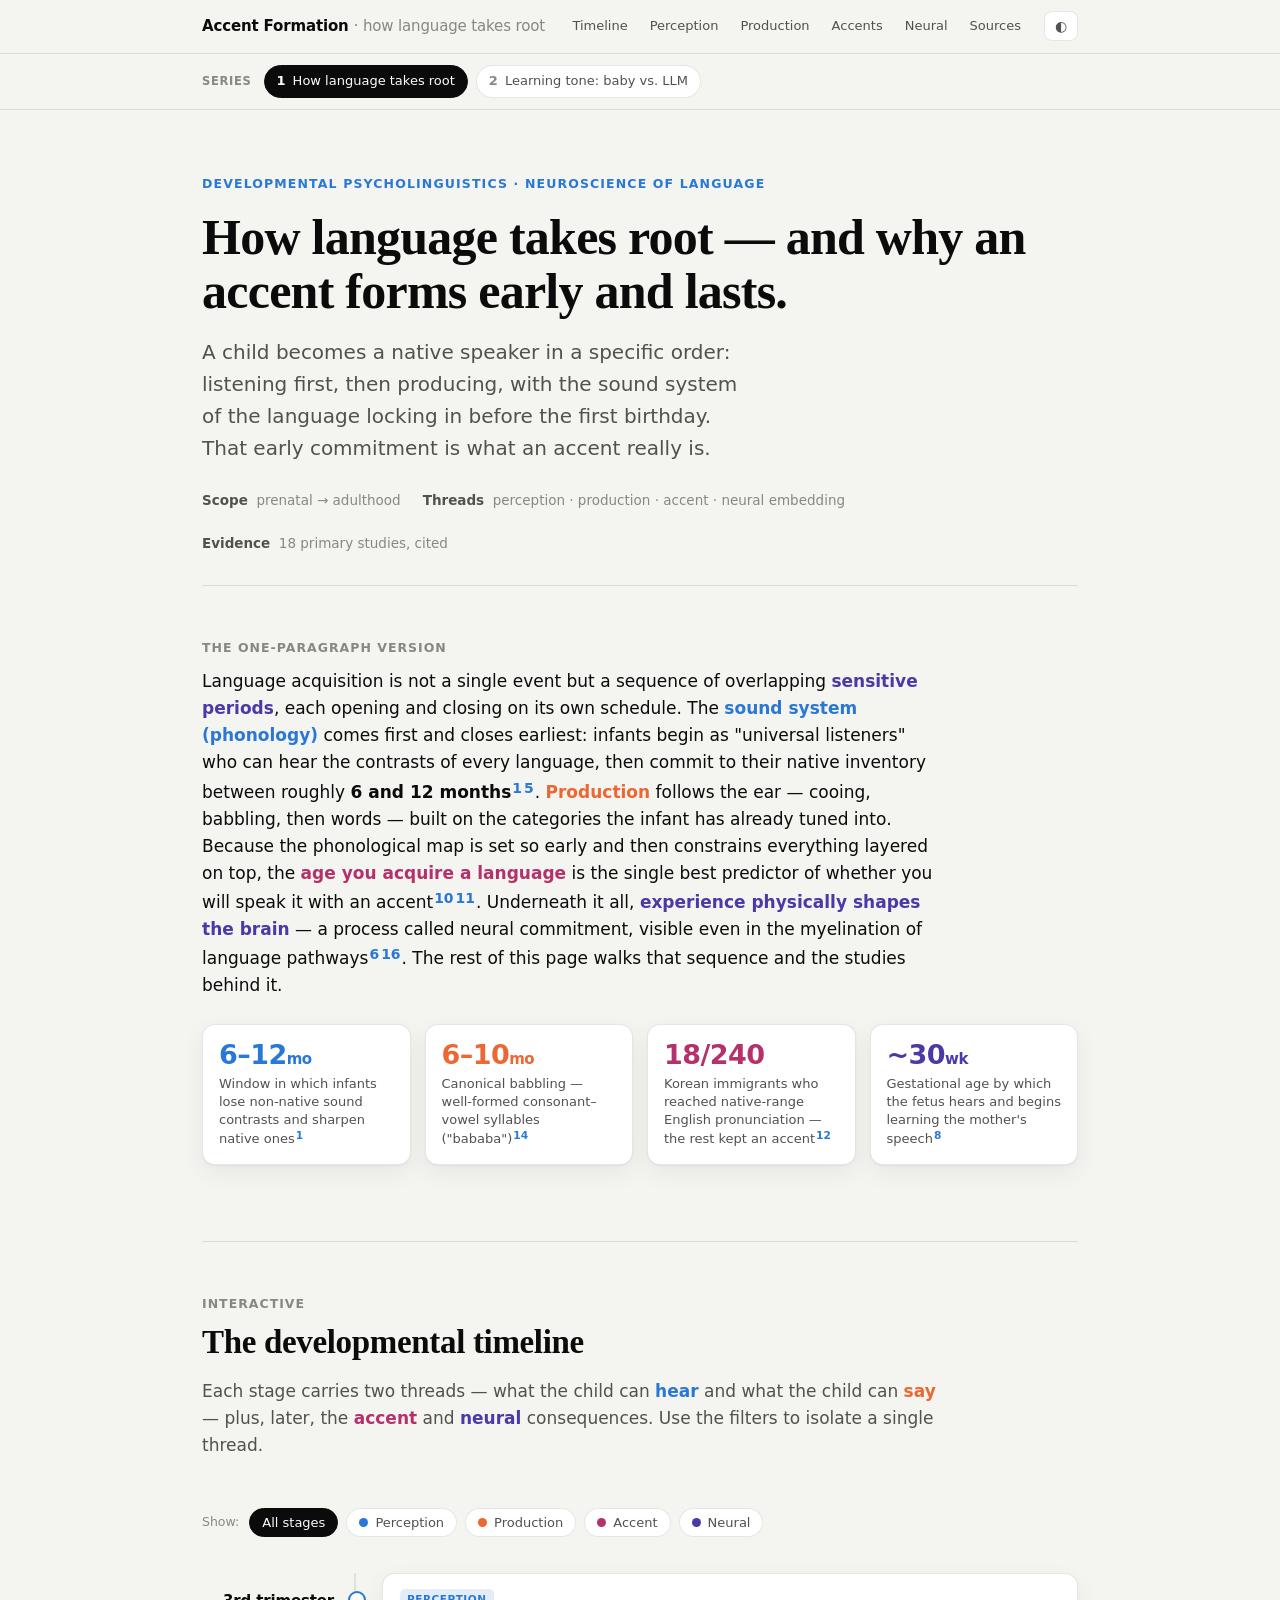
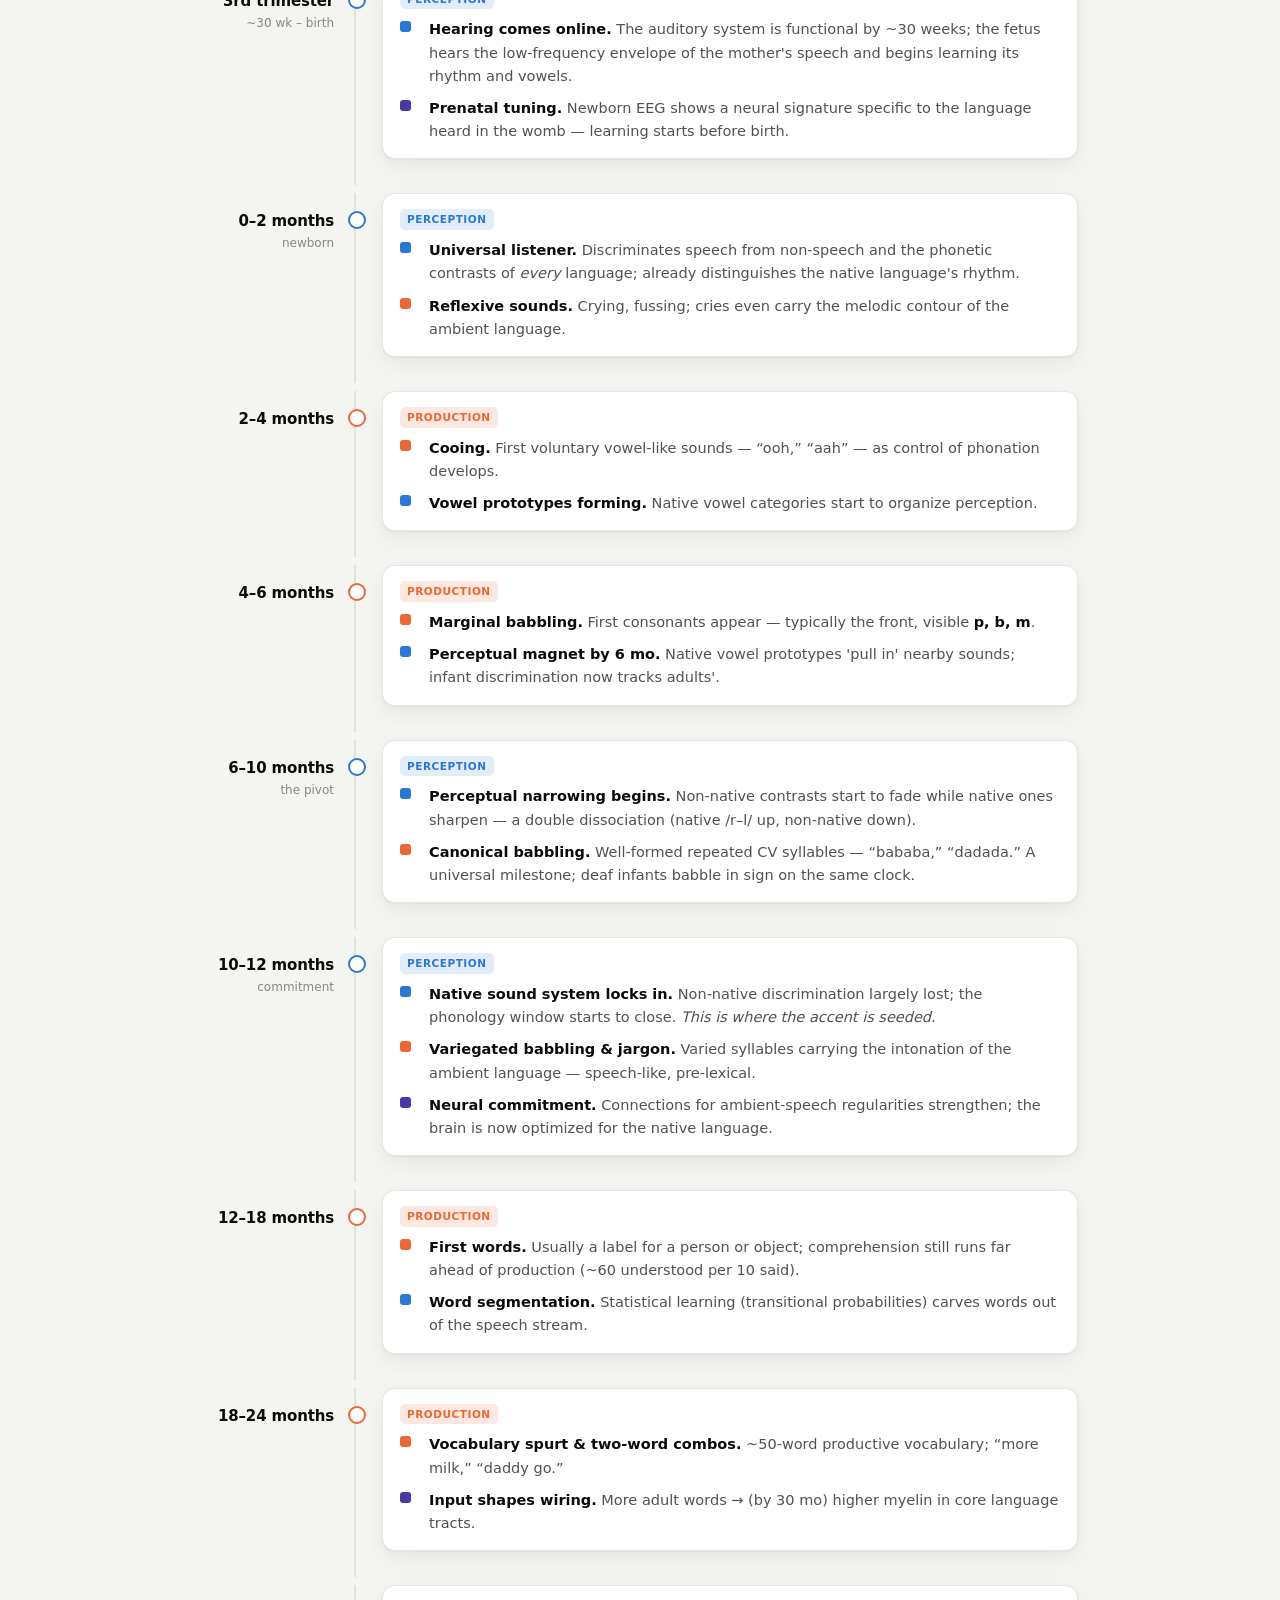
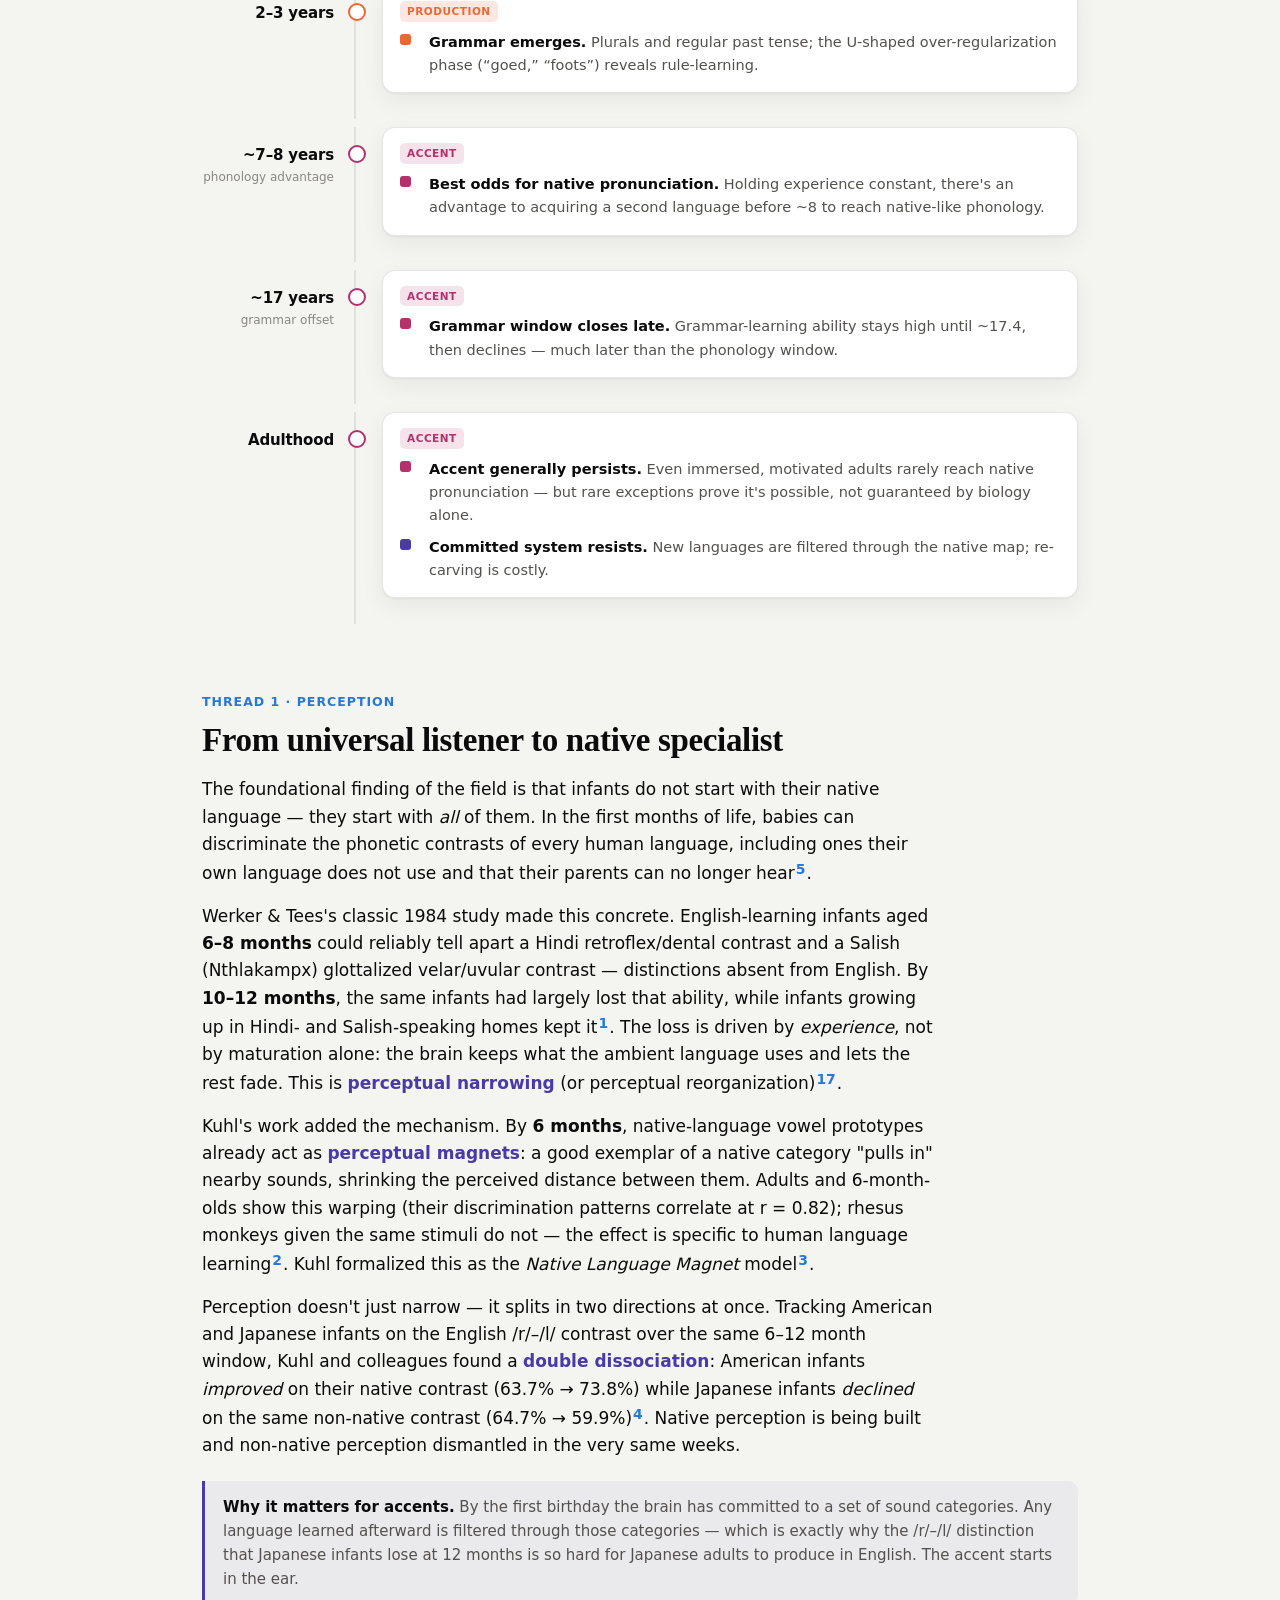
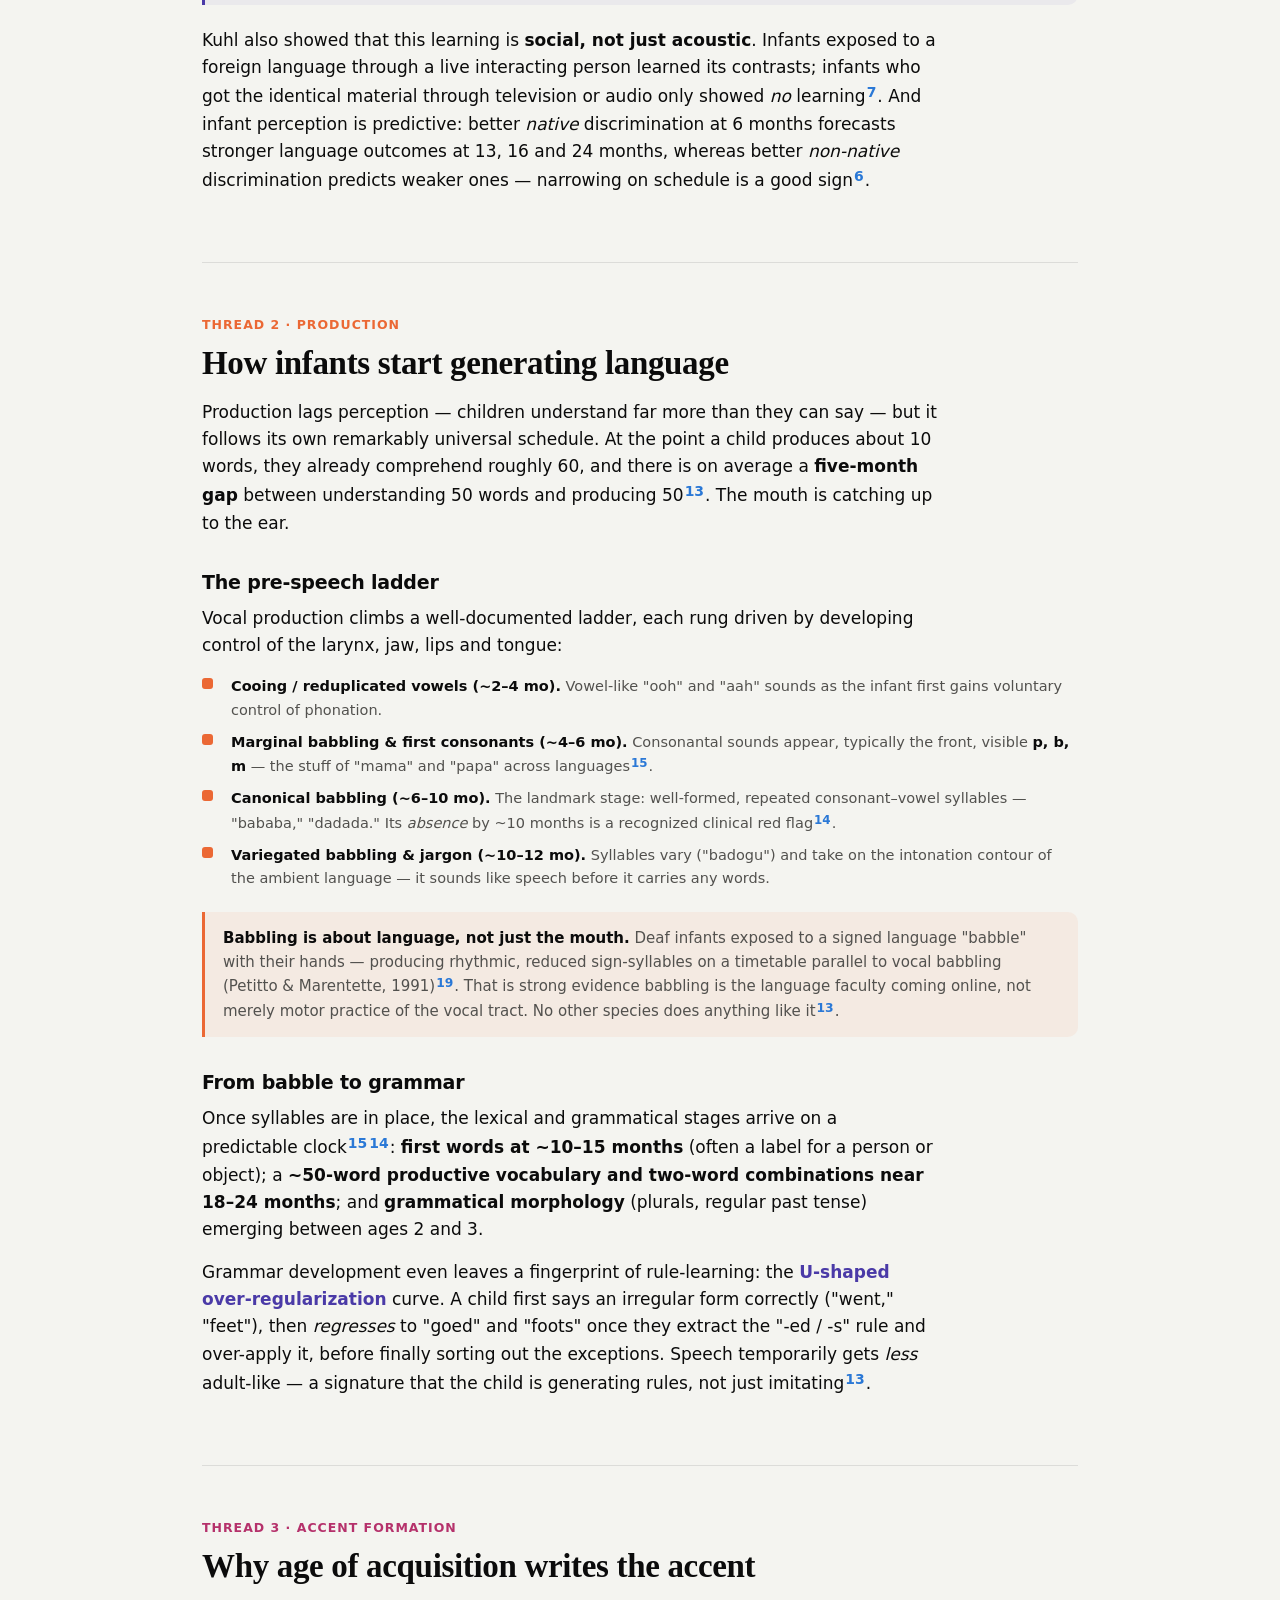
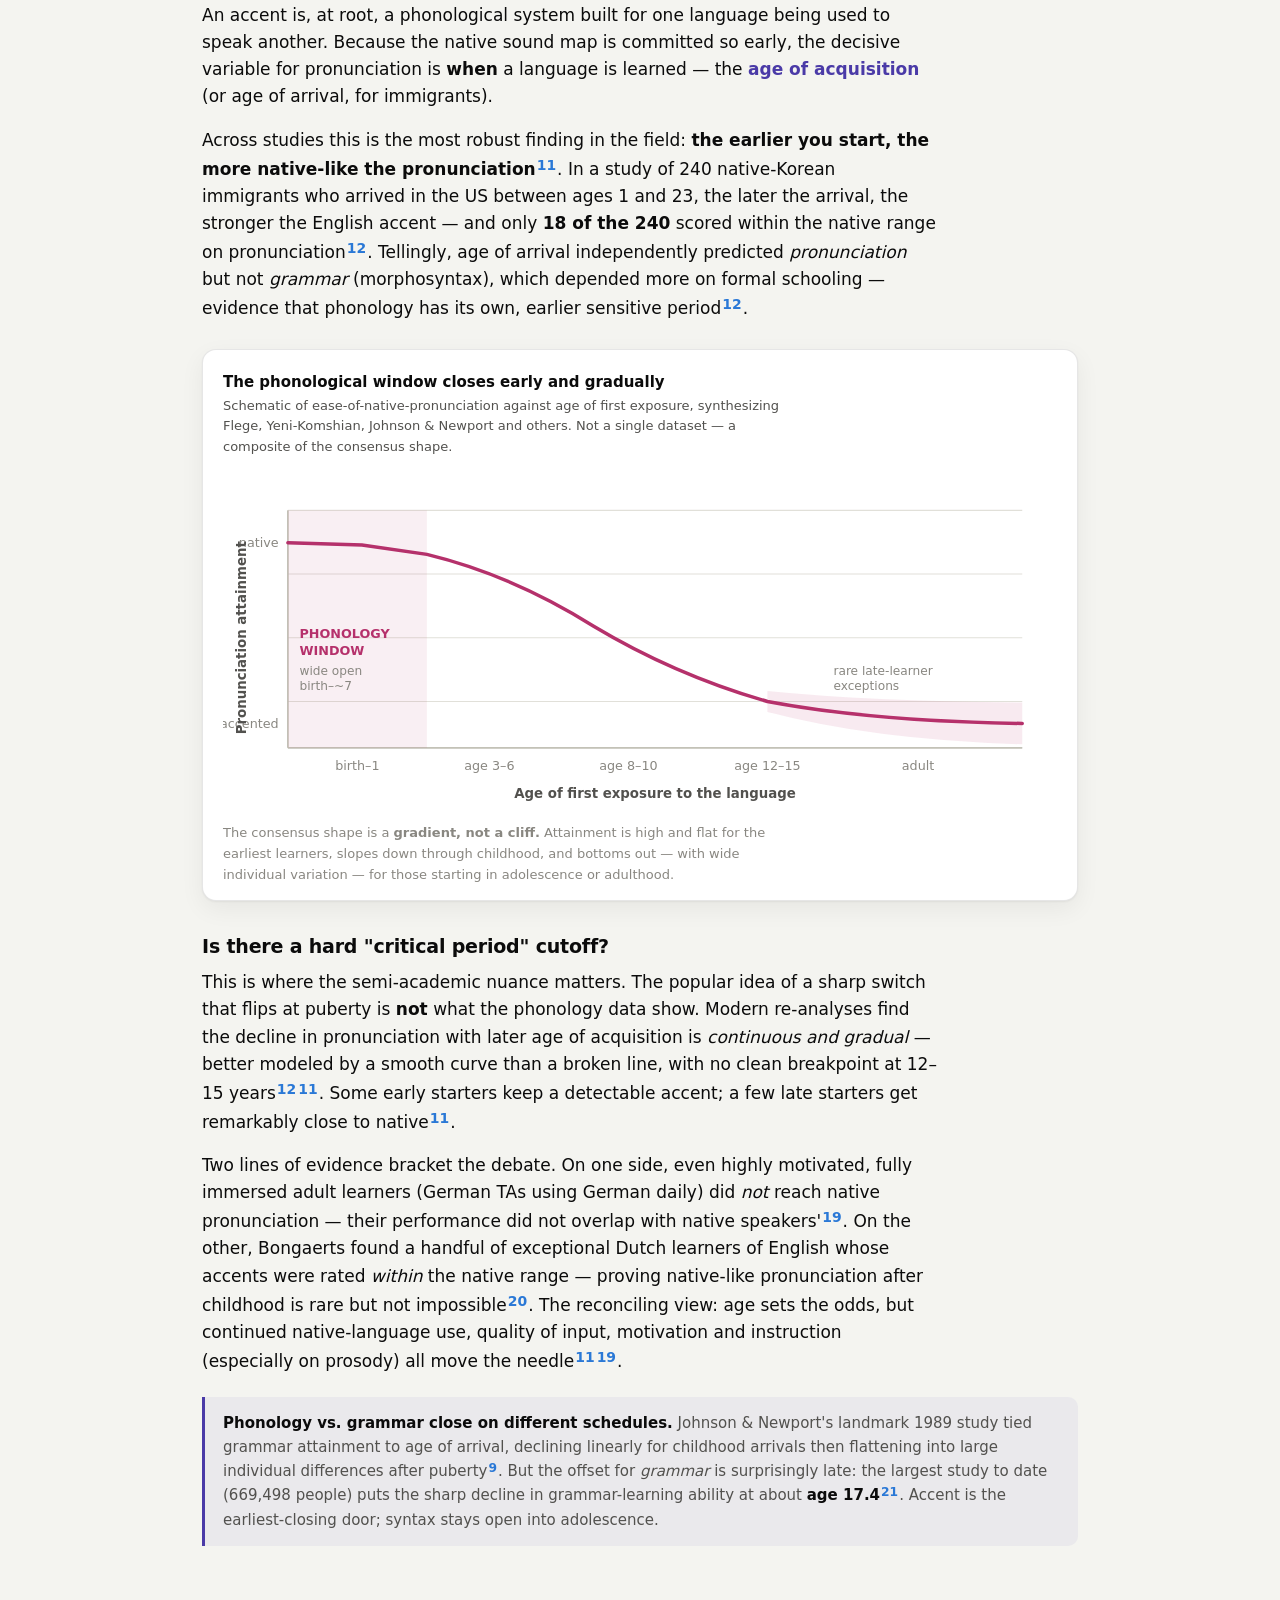
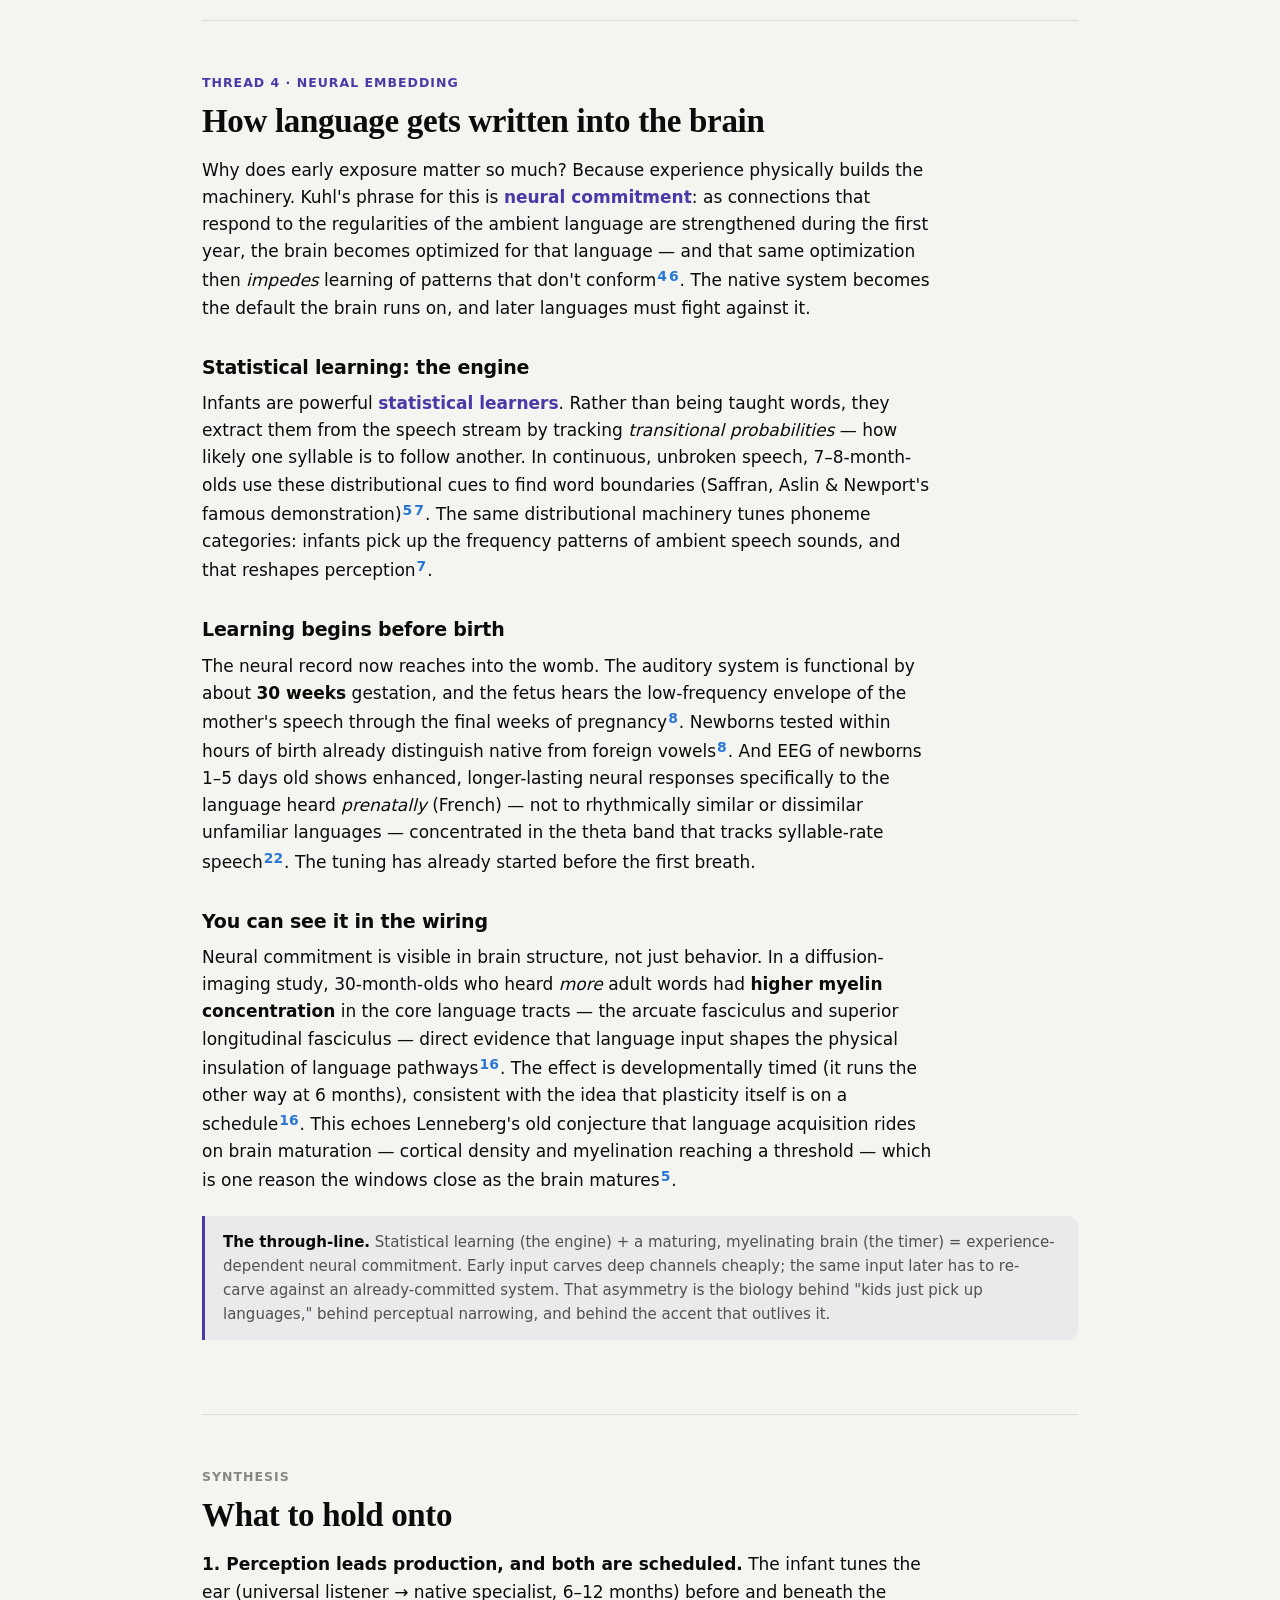
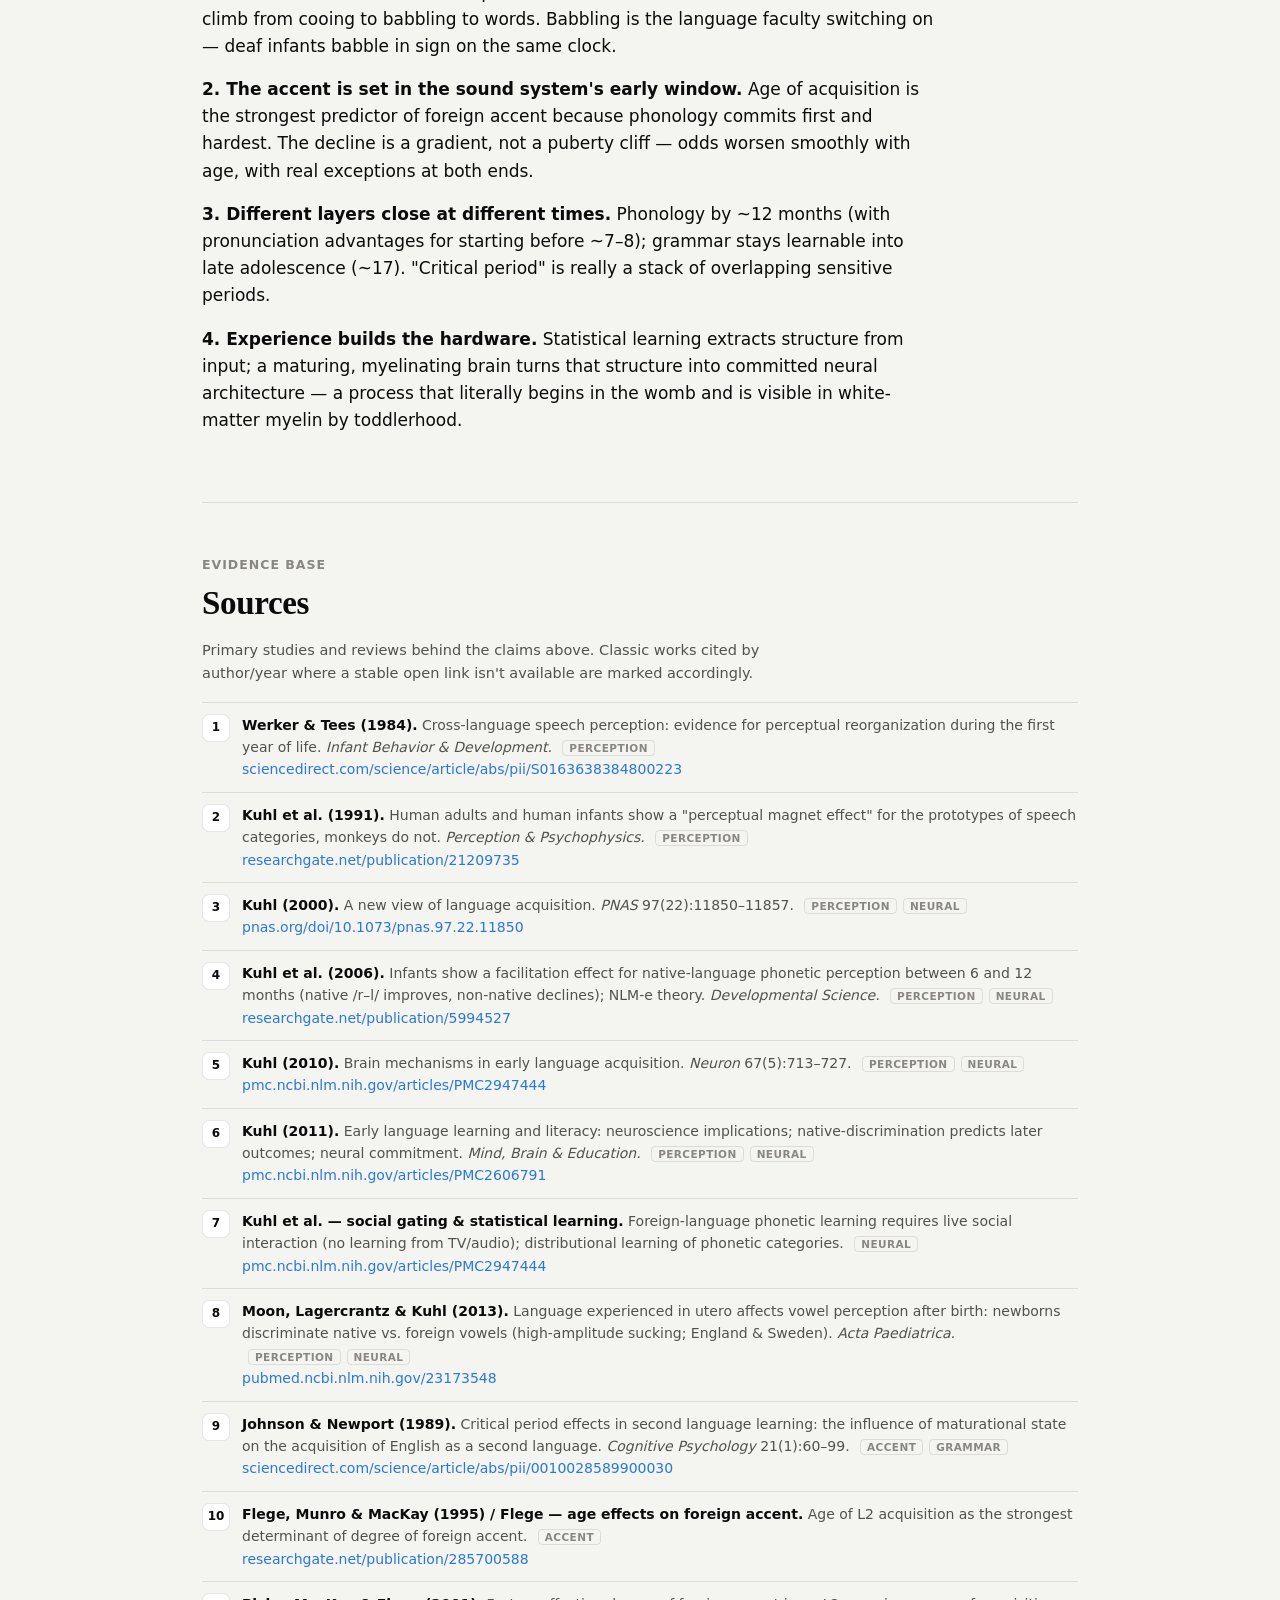
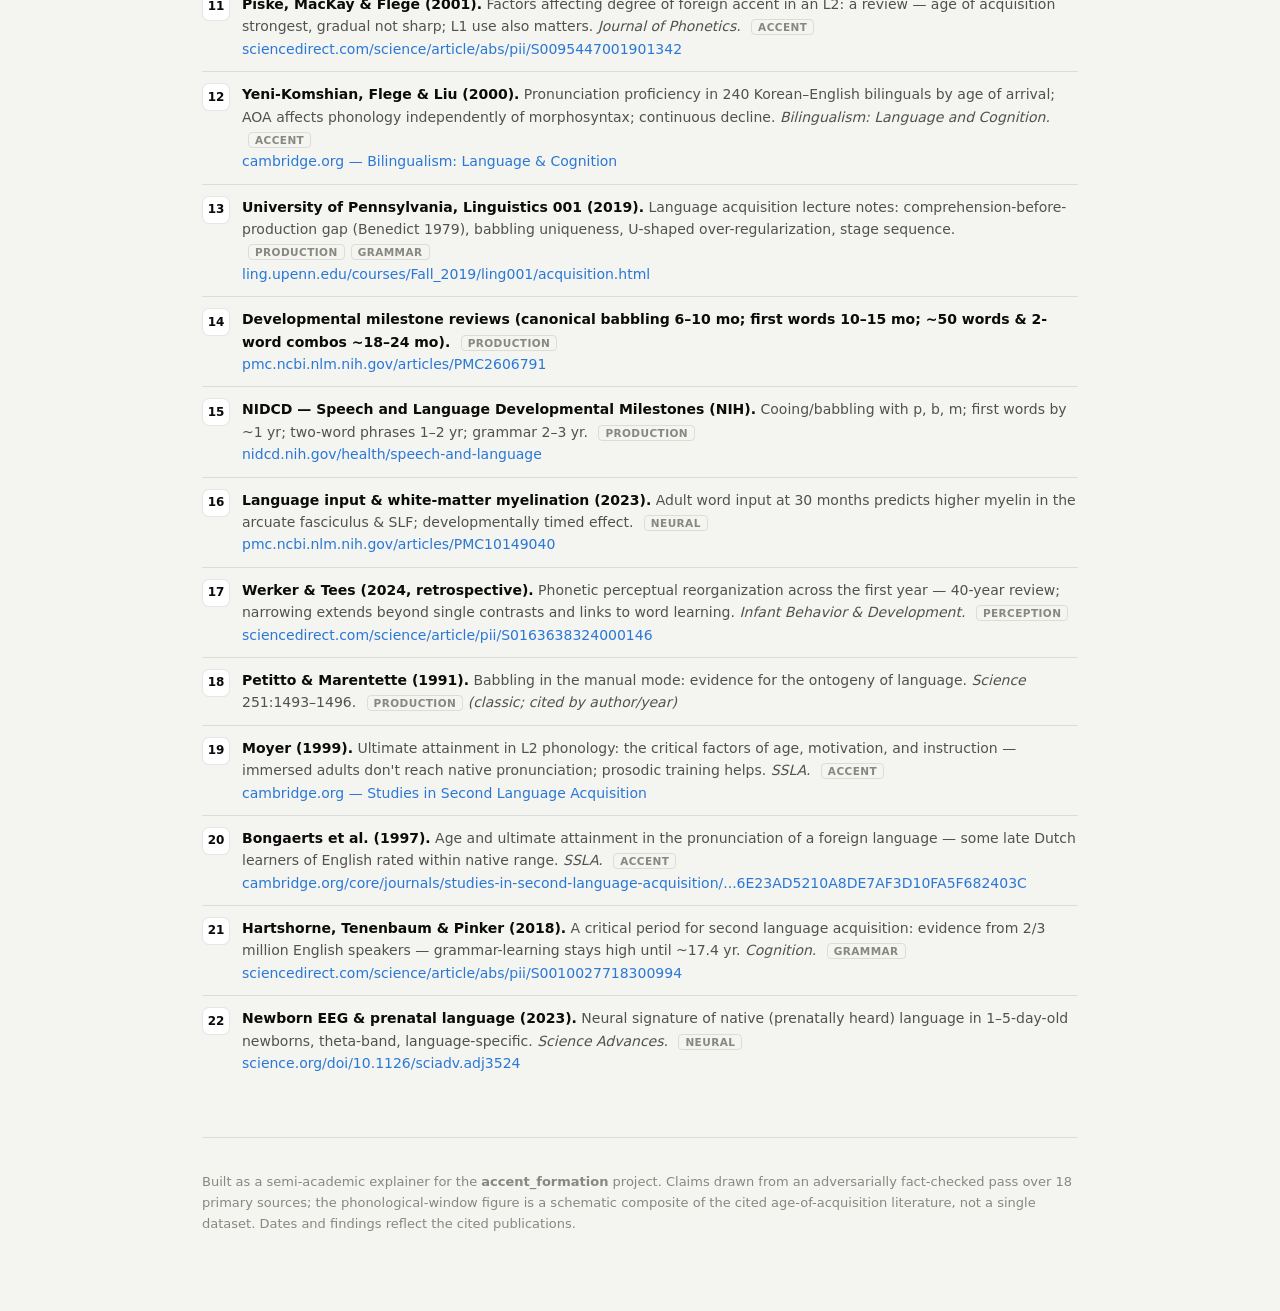
==== commit 5b50d0e7: "Add simple series nav between pages" ====
--- a/accent_formation.html
+++ b/accent_formation.html
@@ -59,6 +59,17 @@
   }
   .toggle:hover{color:var(--ink)}
 
+  /* ---------- series pager ---------- */
+  .series-bar{border-bottom:1px solid var(--border); background:var(--plane)}
+  .series{display:flex; gap:8px; flex-wrap:wrap; align-items:center; max-width:920px; margin:0 auto; padding:11px 22px}
+  .series .sl{font-size:11.5px; color:var(--muted); font-weight:600; letter-spacing:.06em; text-transform:uppercase; margin-right:4px}
+  .series a{text-decoration:none; color:var(--ink-2); border:1px solid var(--border); background:var(--card); padding:5px 12px; border-radius:999px; font-size:13px; display:inline-flex; gap:7px; align-items:center; transition:.12s}
+  .series a:hover{color:var(--ink)}
+  .series a .num{font-weight:700; color:var(--muted)}
+  .series a[aria-current="page"]{background:var(--ink); color:var(--surface-1); border-color:var(--ink)}
+  .series a[aria-current="page"] .num{color:var(--surface-1)}
+  .series .soon{opacity:.5; border-style:dashed; cursor:default}
+
   /* ---------- hero ---------- */
   .hero{padding:64px 0 30px; border-bottom:1px solid var(--border)}
   .eyebrow{
@@ -224,6 +235,14 @@
     <button class="toggle" id="themeBtn" title="Toggle light / dark" aria-label="Toggle theme">◐</button>
   </div>
 </header>
+
+<div class="series-bar">
+  <nav class="series" aria-label="Series navigation">
+    <span class="sl">Series</span>
+    <a href="accent_formation.html" aria-current="page"><span class="num">1</span> How language takes root</a>
+    <a href="tone_baby_vs_llm.html"><span class="num">2</span> Learning tone: baby vs. LLM</a>
+  </nav>
+</div>
 
 <div class="wrap">
 
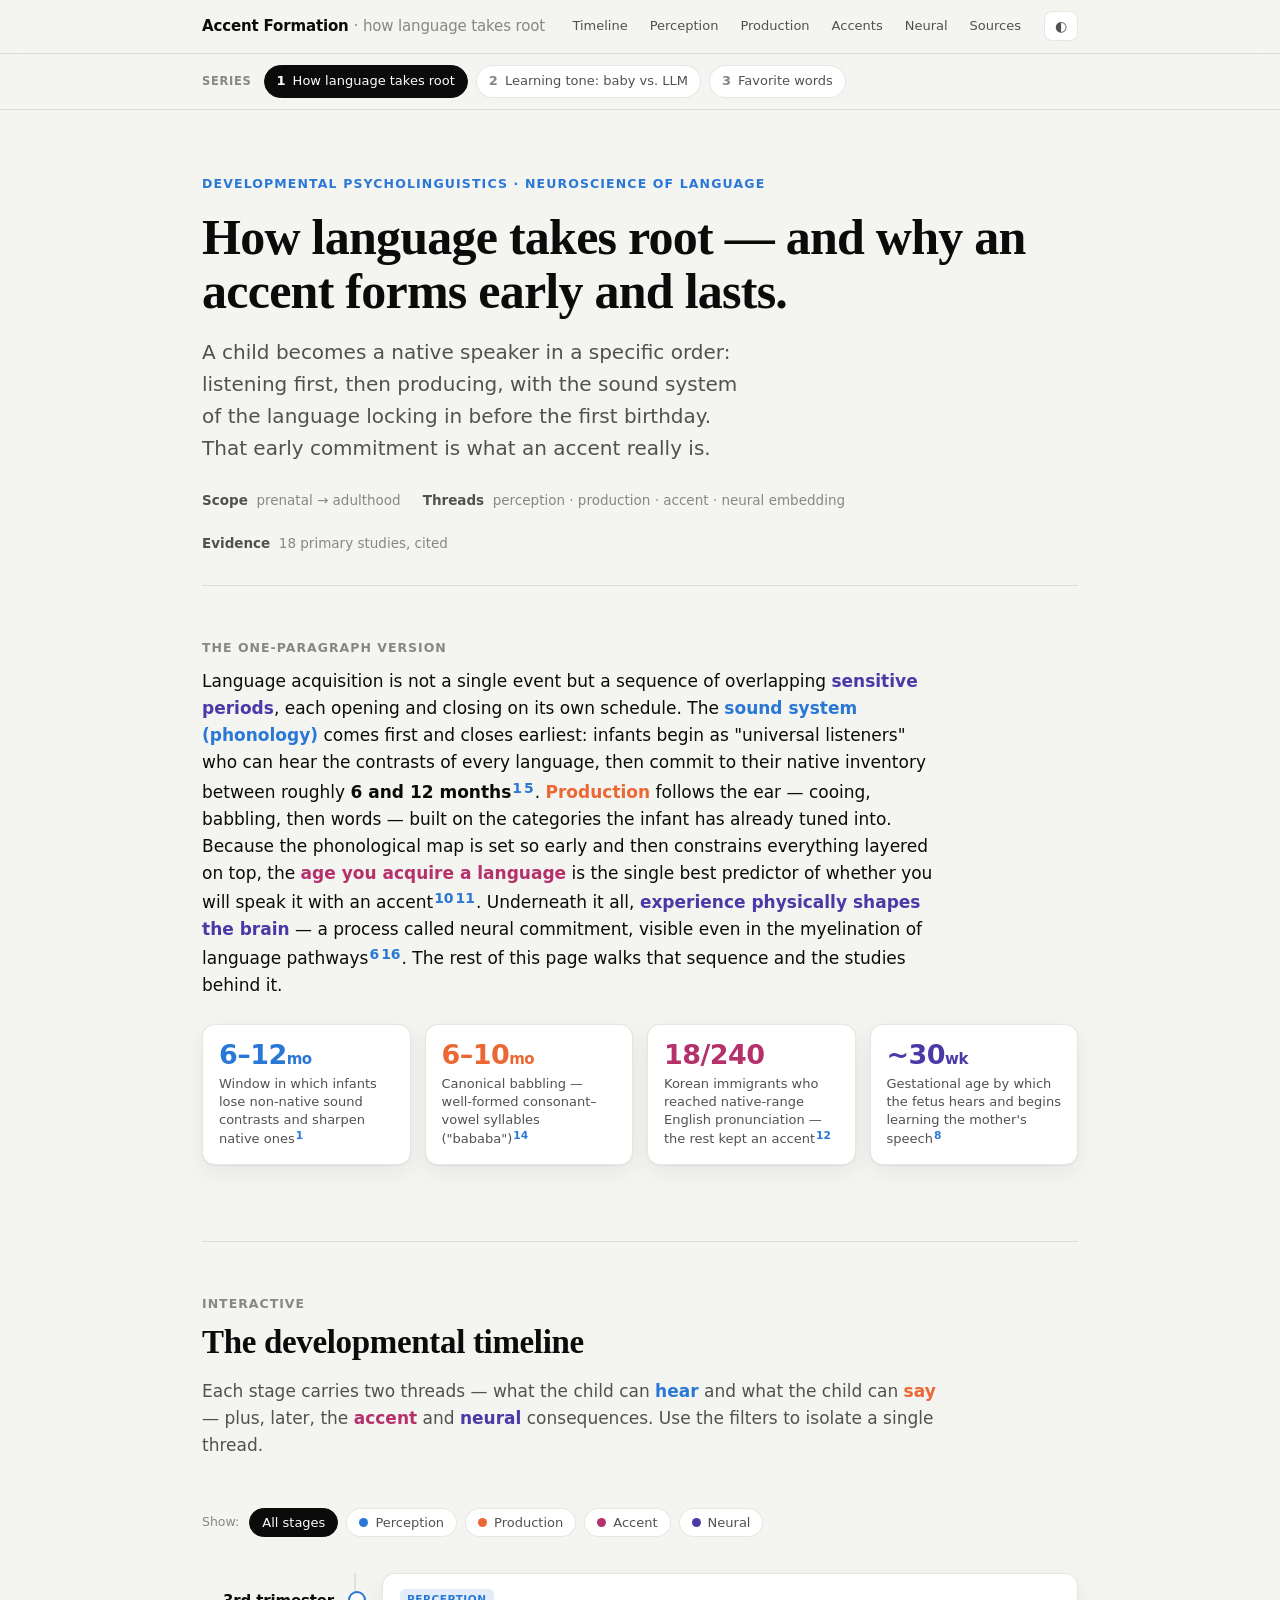
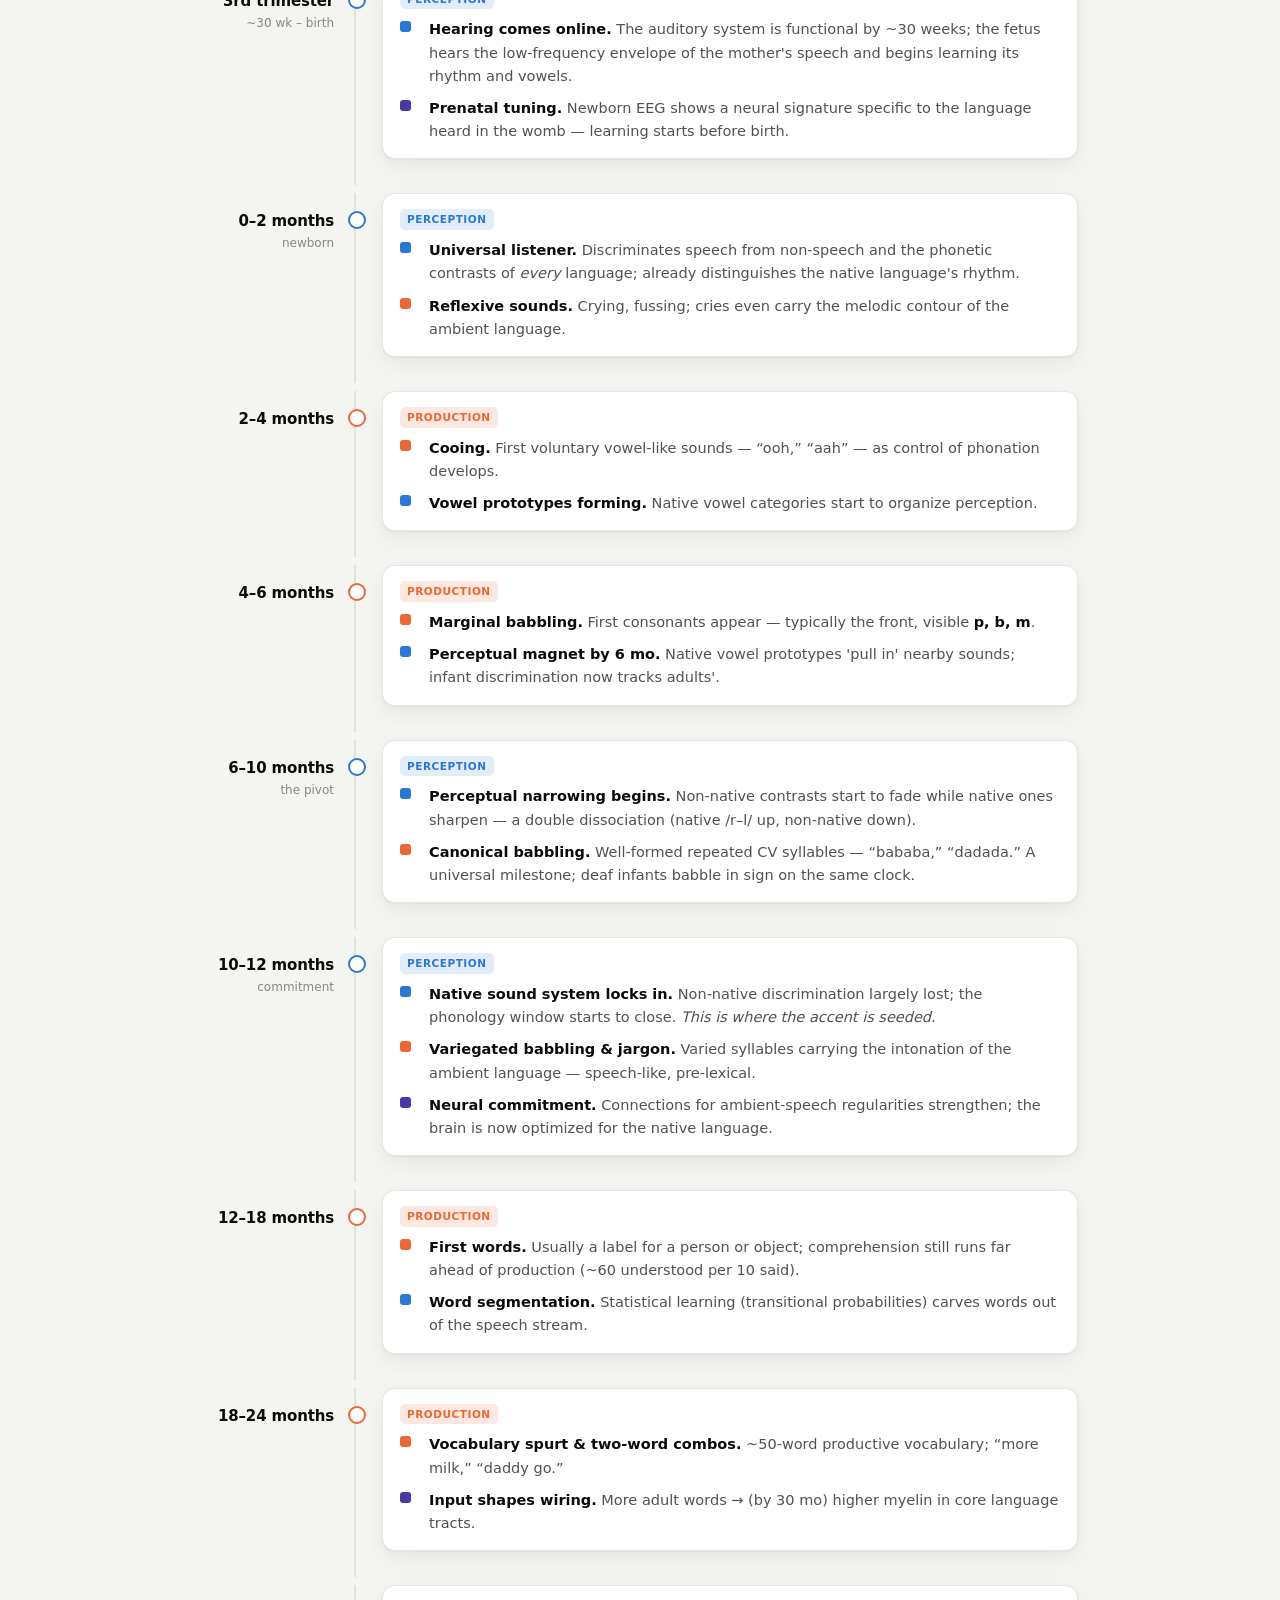
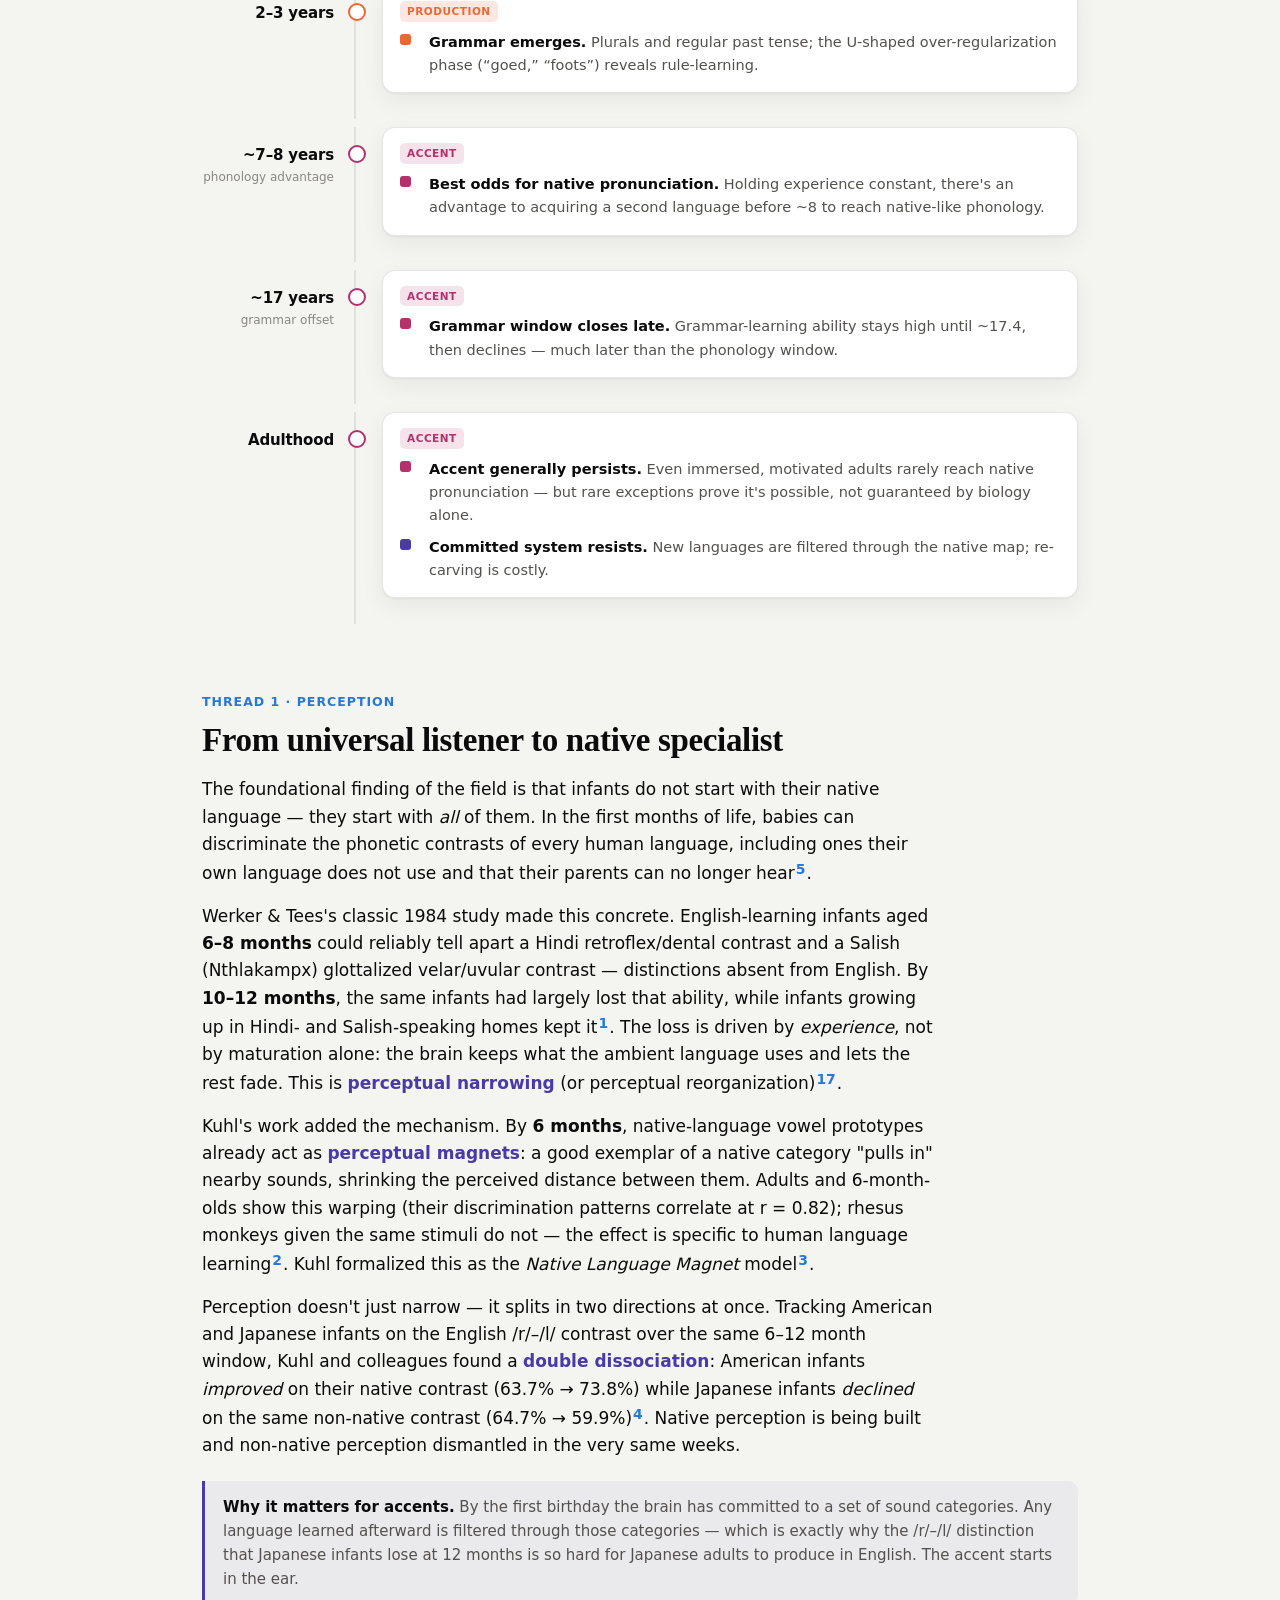
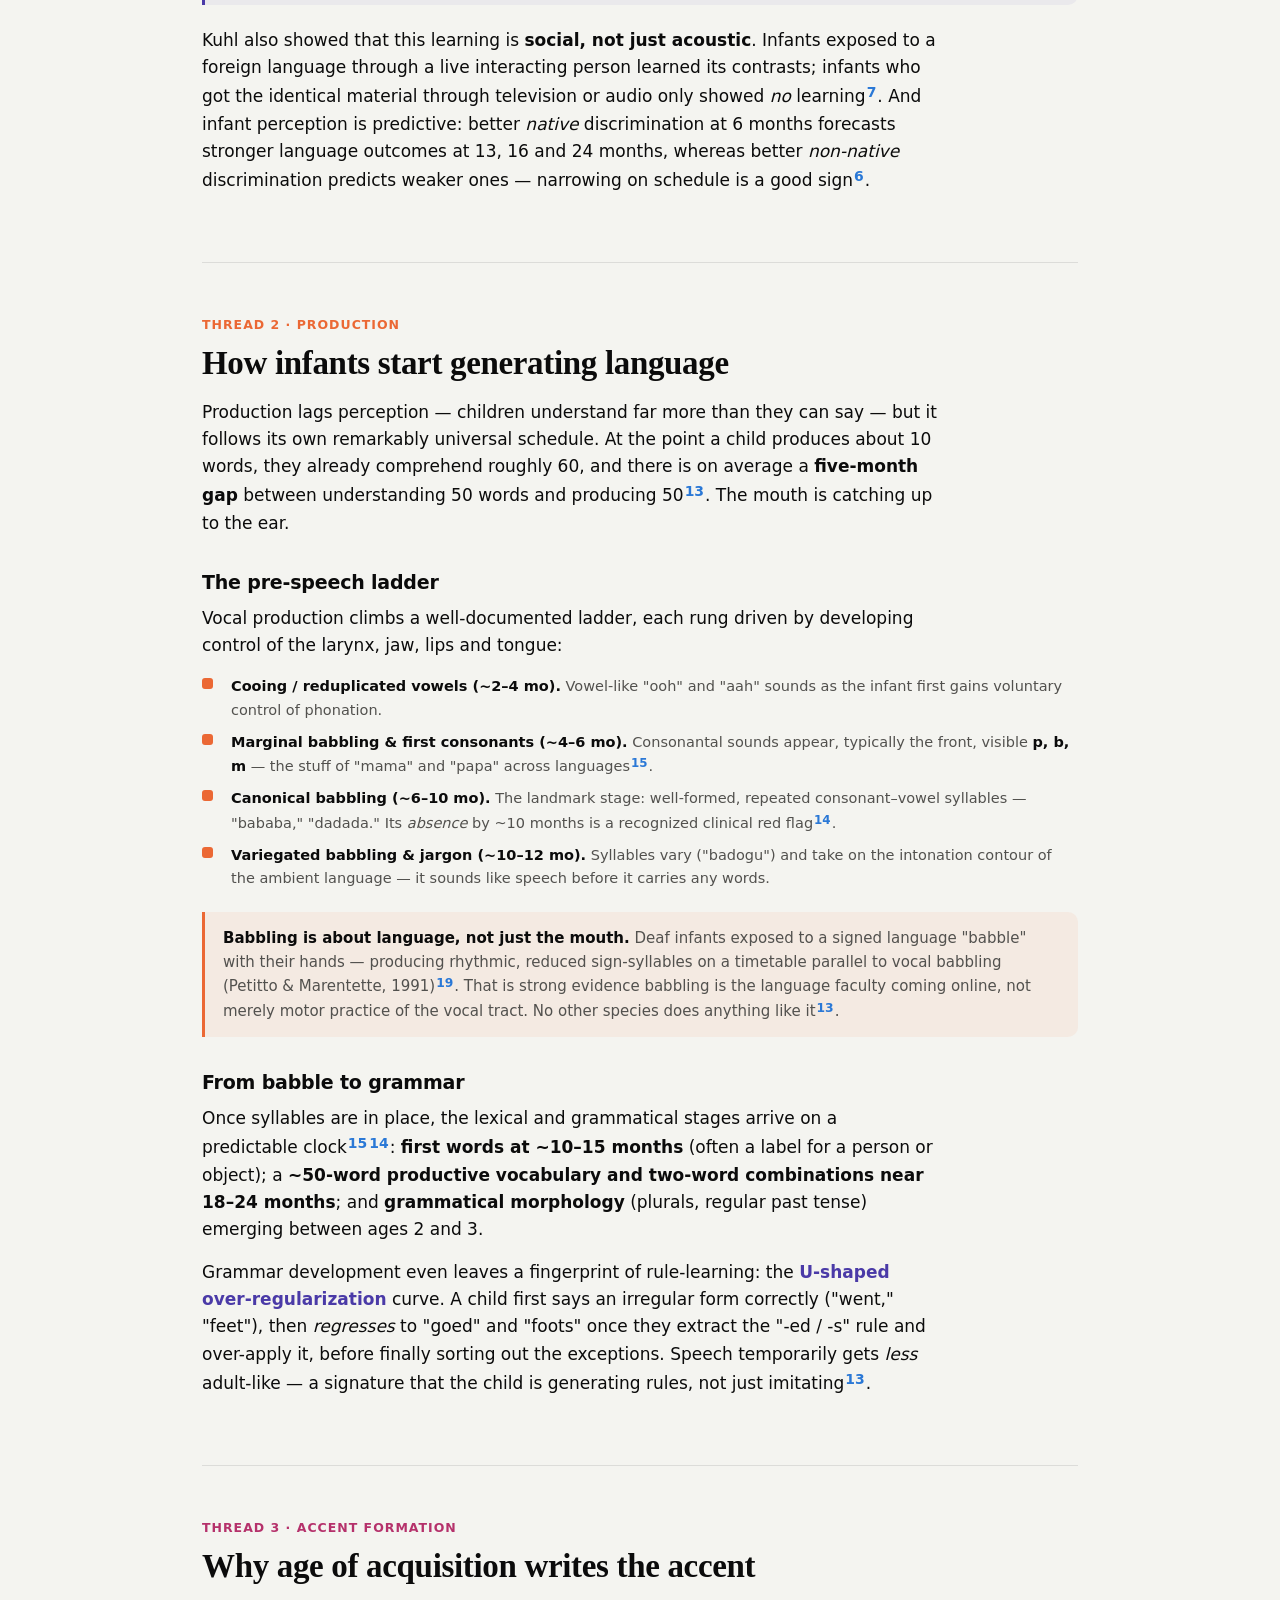
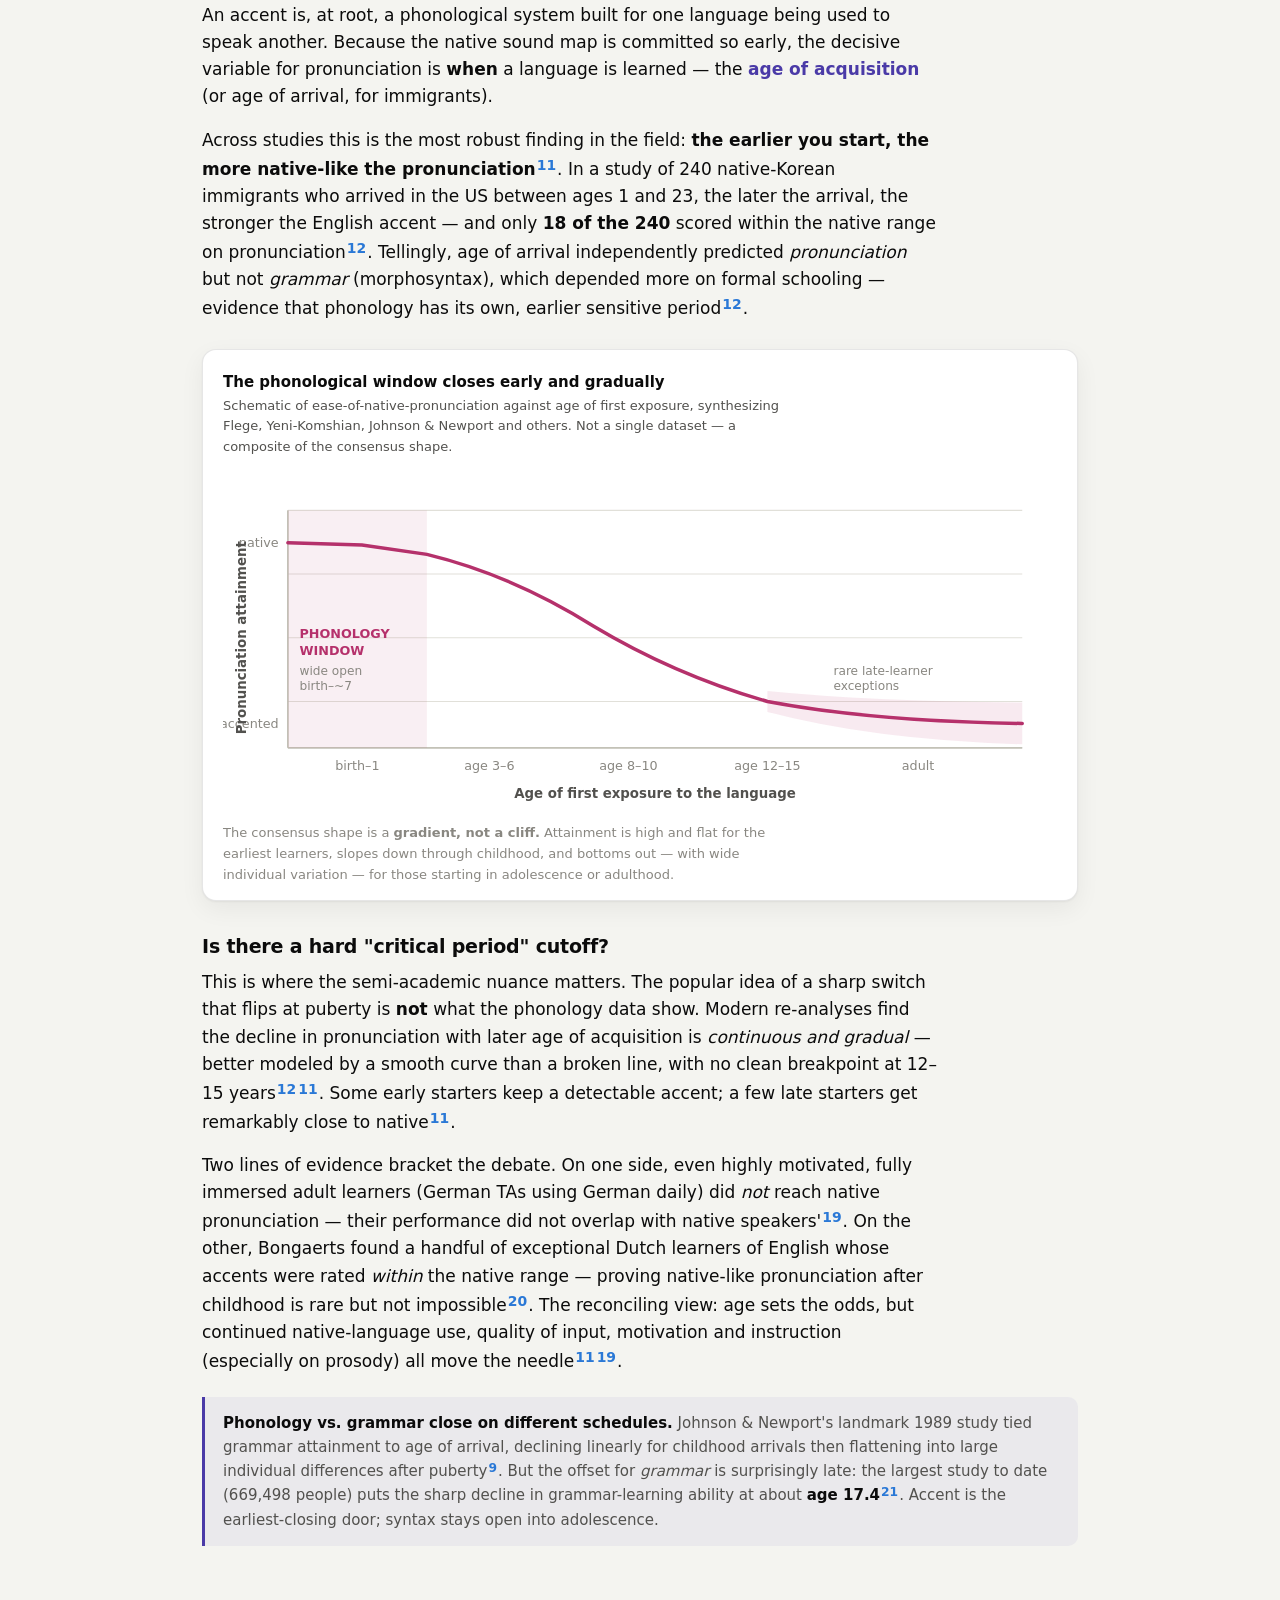
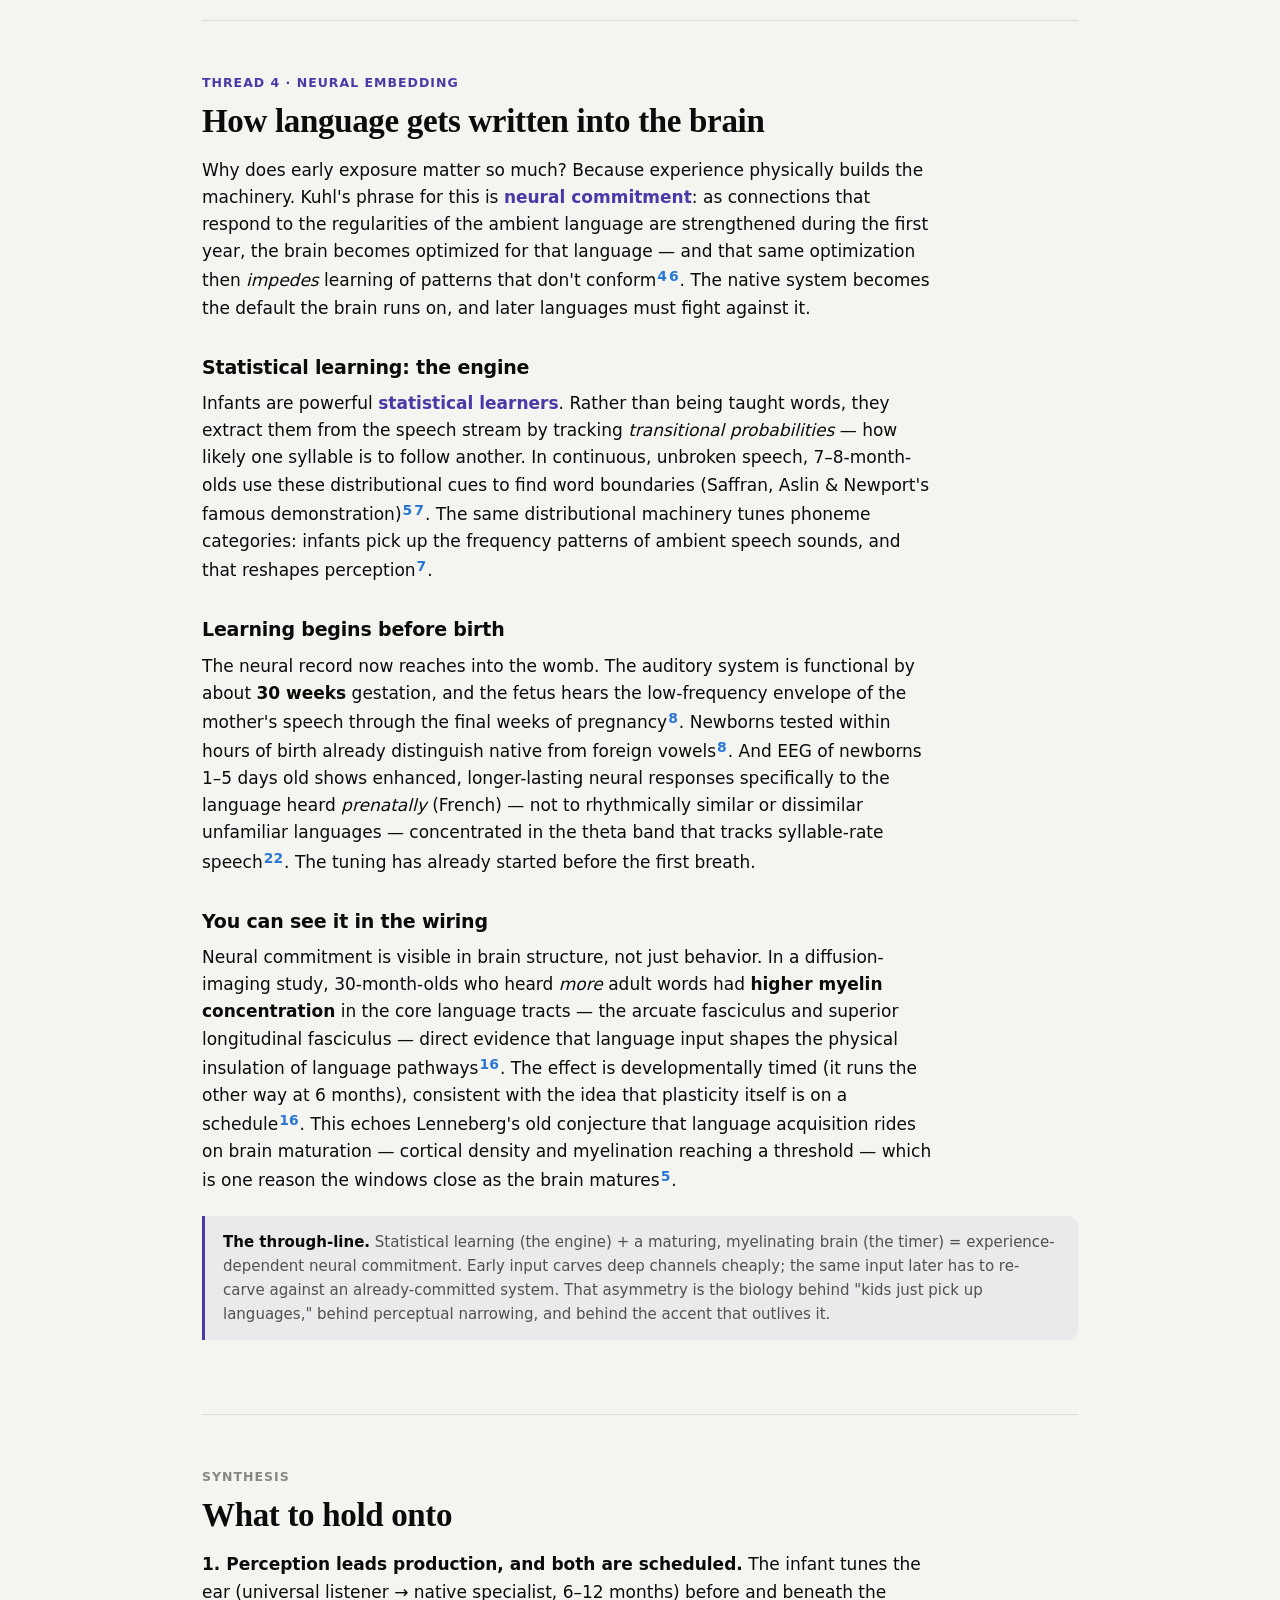
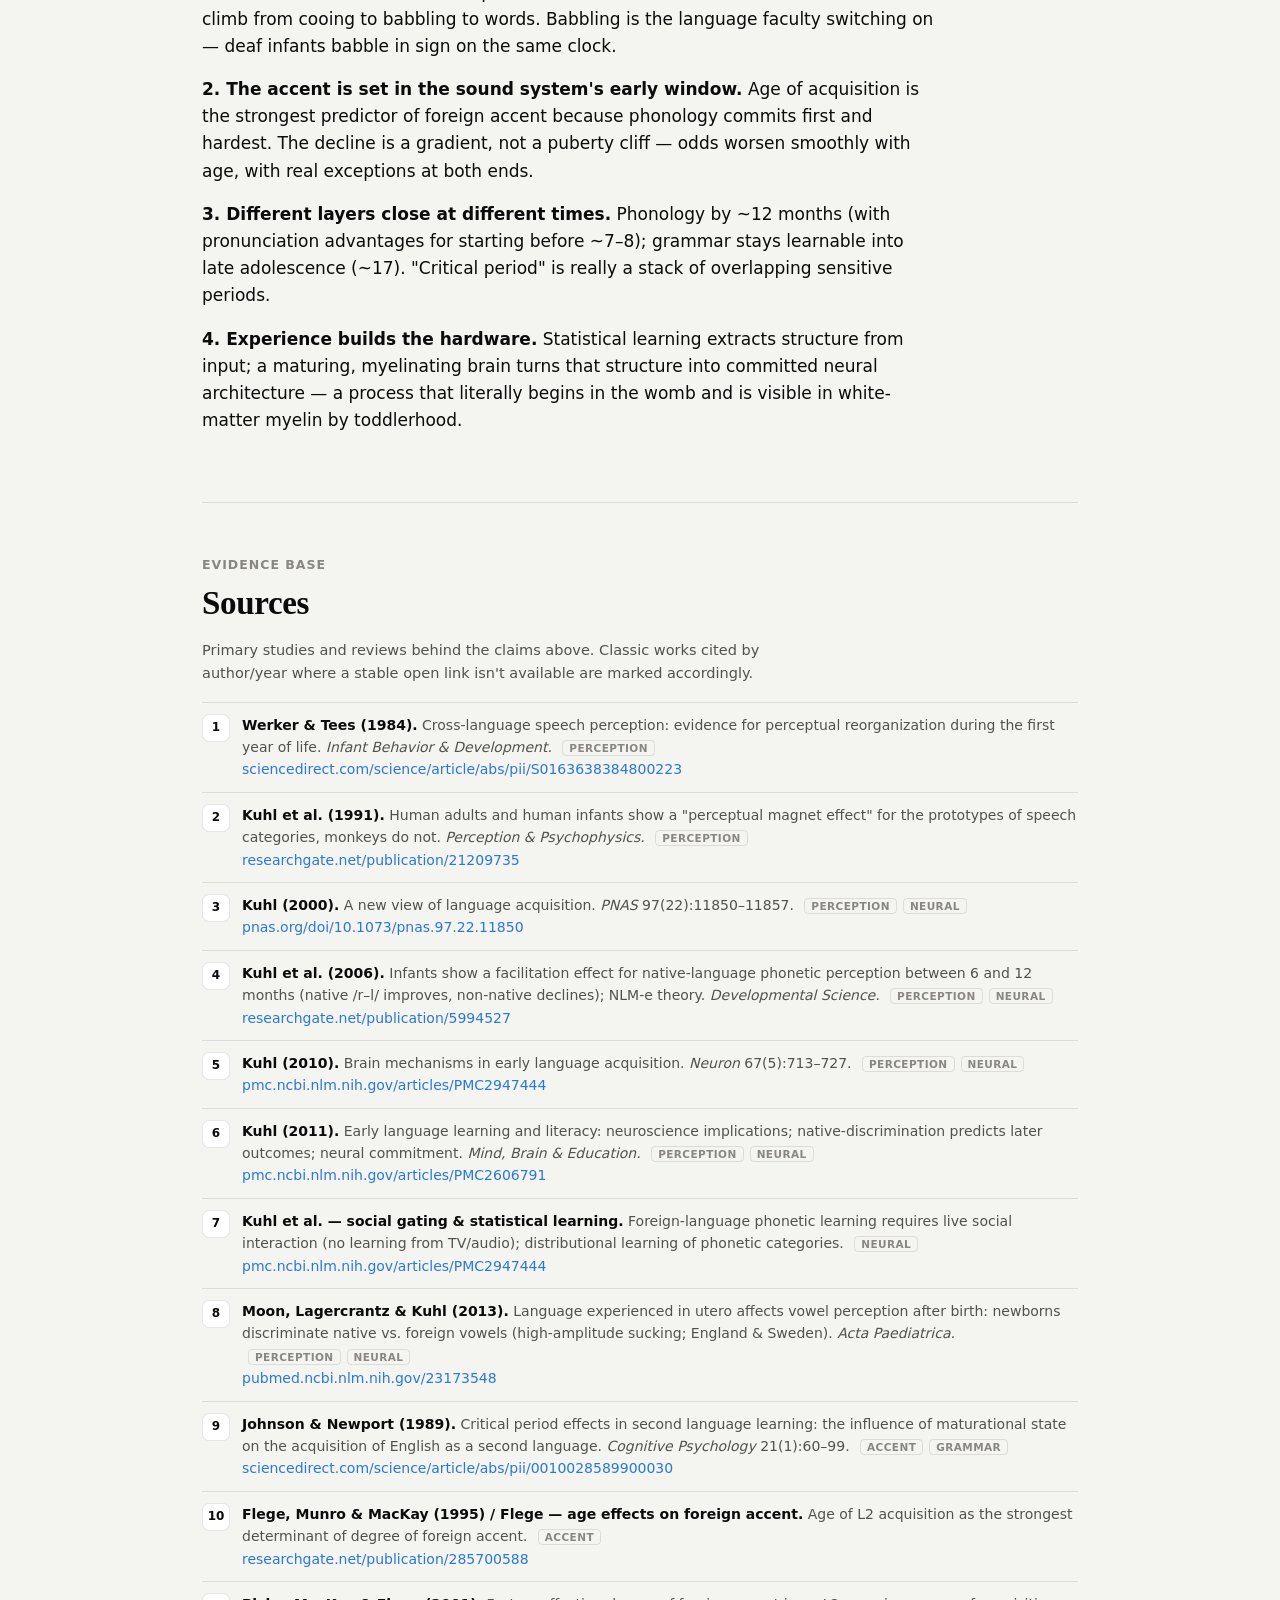
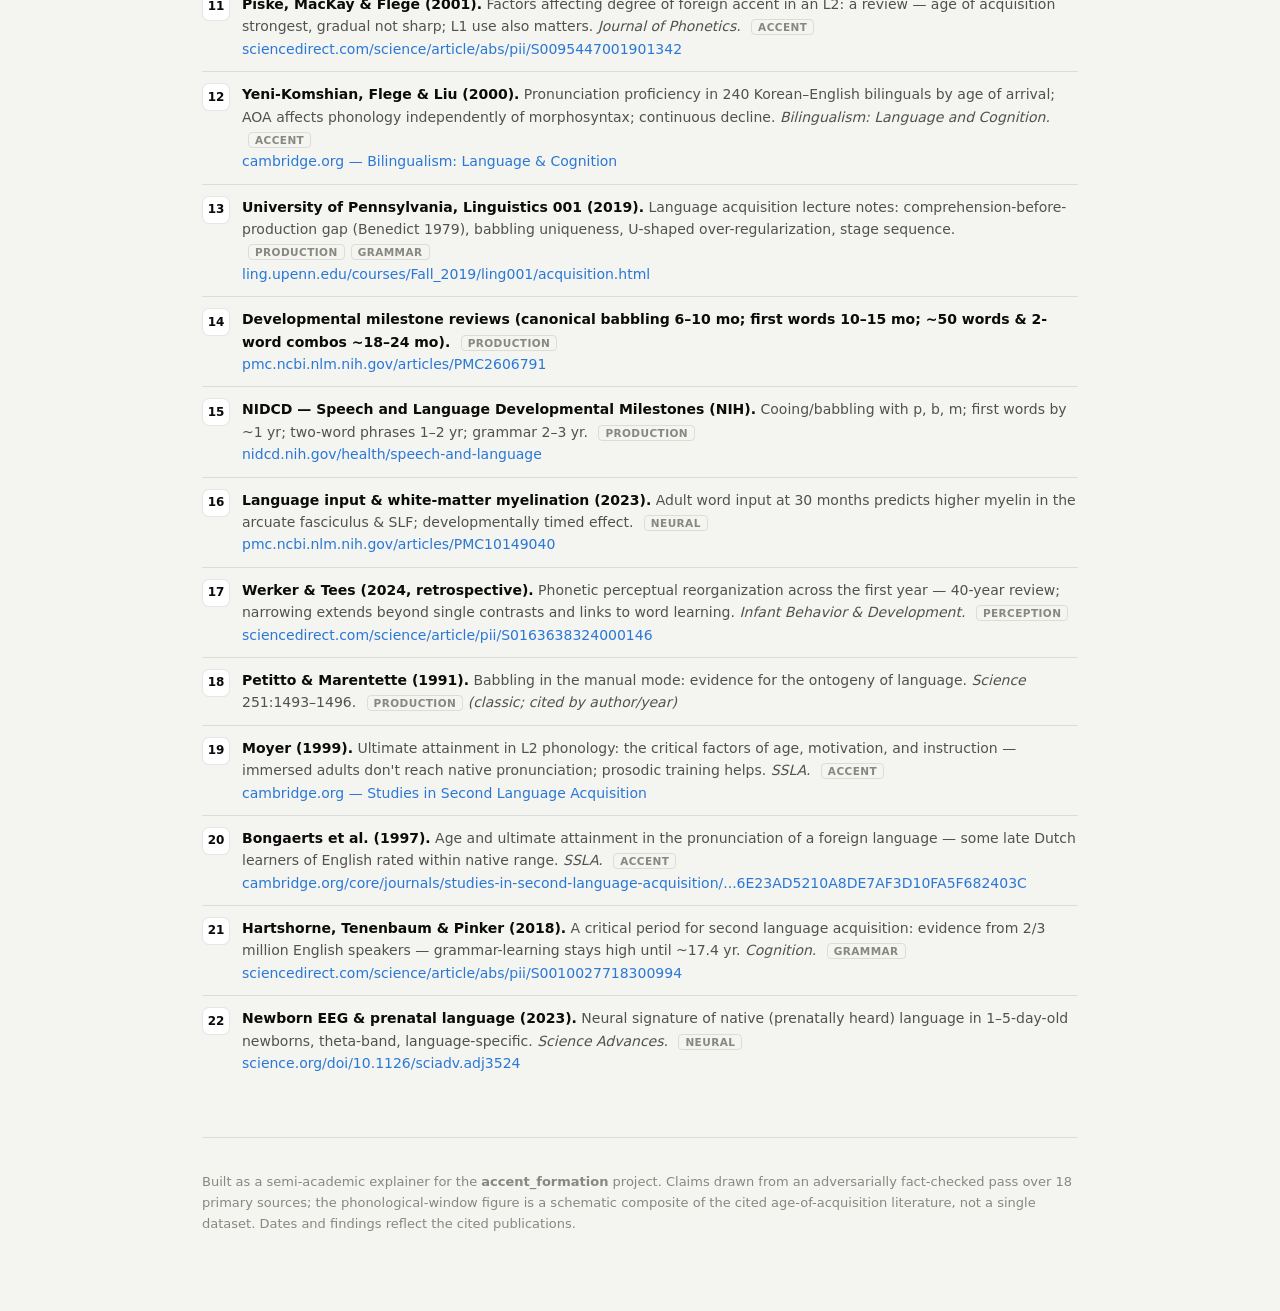
==== commit e9fe6505: "Add Part 3: favorite words + 3-page series nav" ====
--- a/accent_formation.html
+++ b/accent_formation.html
@@ -241,6 +241,7 @@
     <span class="sl">Series</span>
     <a href="accent_formation.html" aria-current="page"><span class="num">1</span> How language takes root</a>
     <a href="tone_baby_vs_llm.html"><span class="num">2</span> Learning tone: baby vs. LLM</a>
+    <a href="favorite_words.html"><span class="num">3</span> Favorite words</a>
   </nav>
 </div>
 
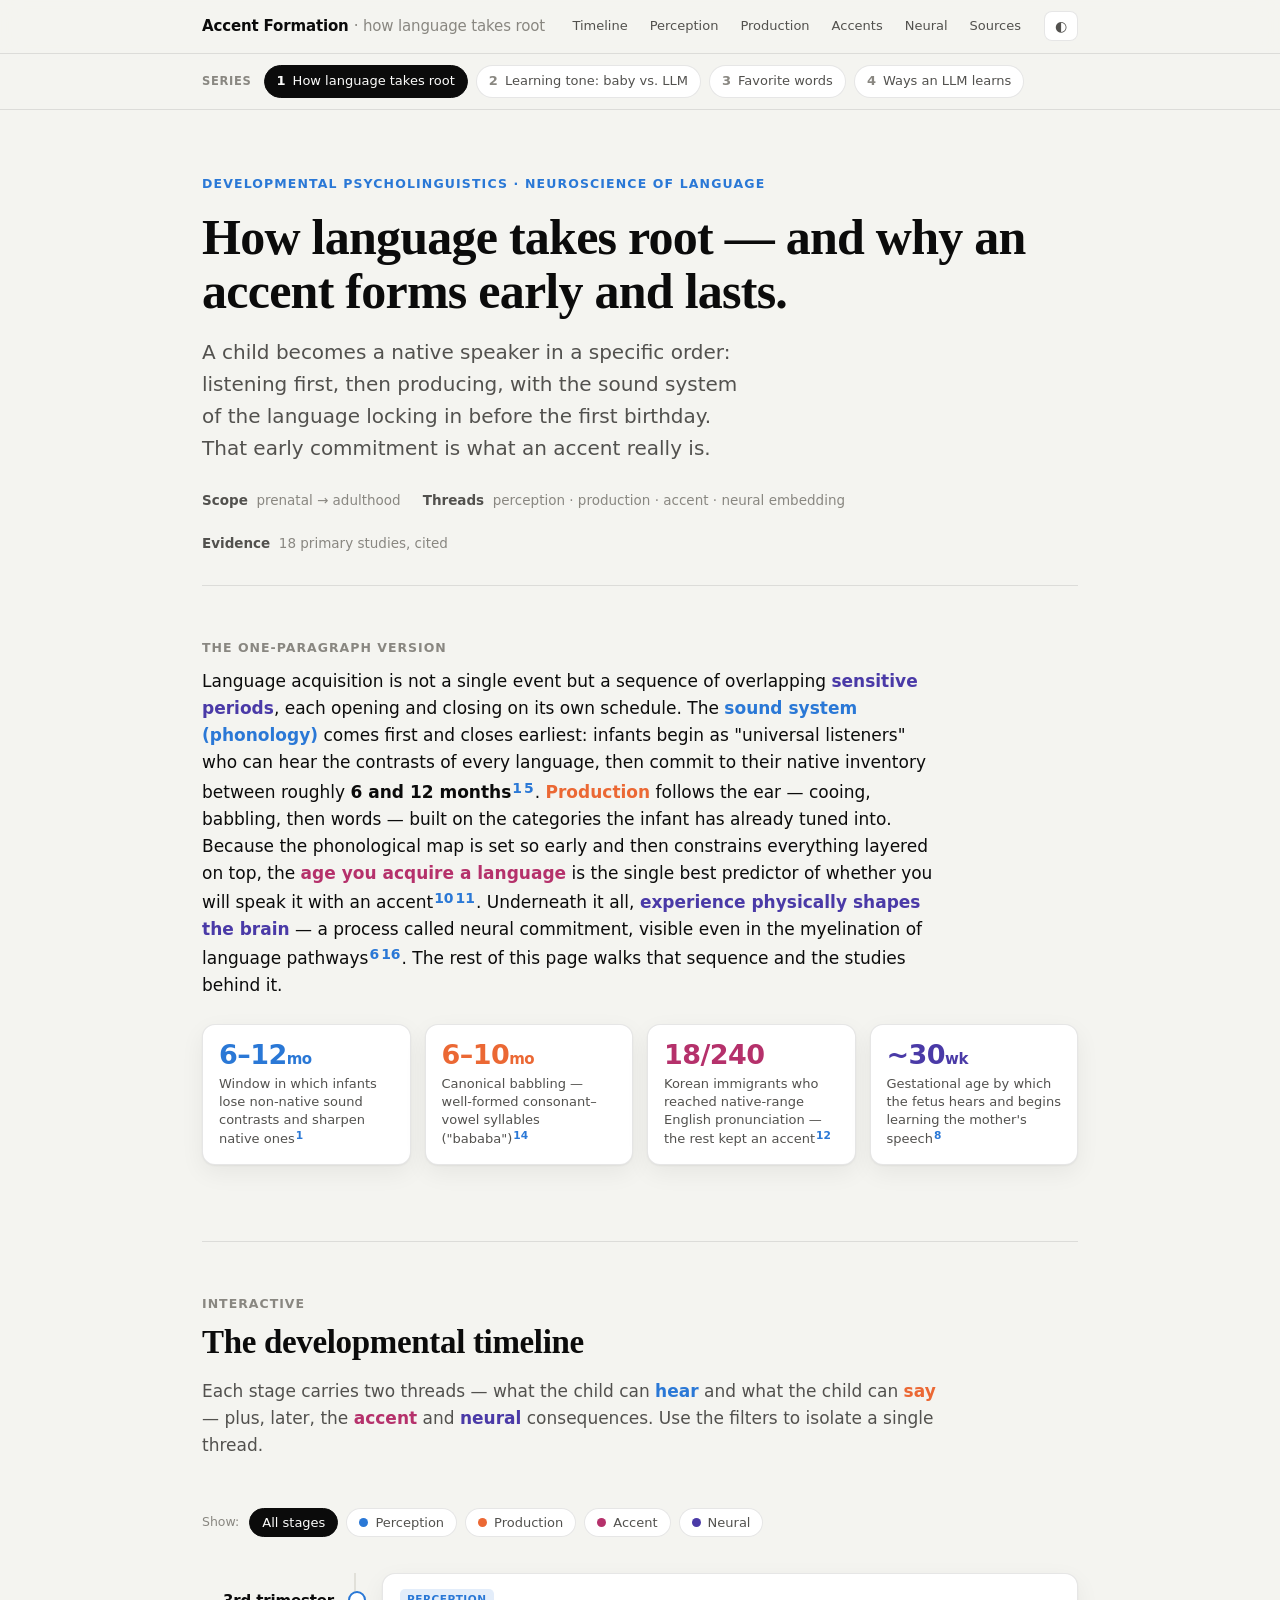
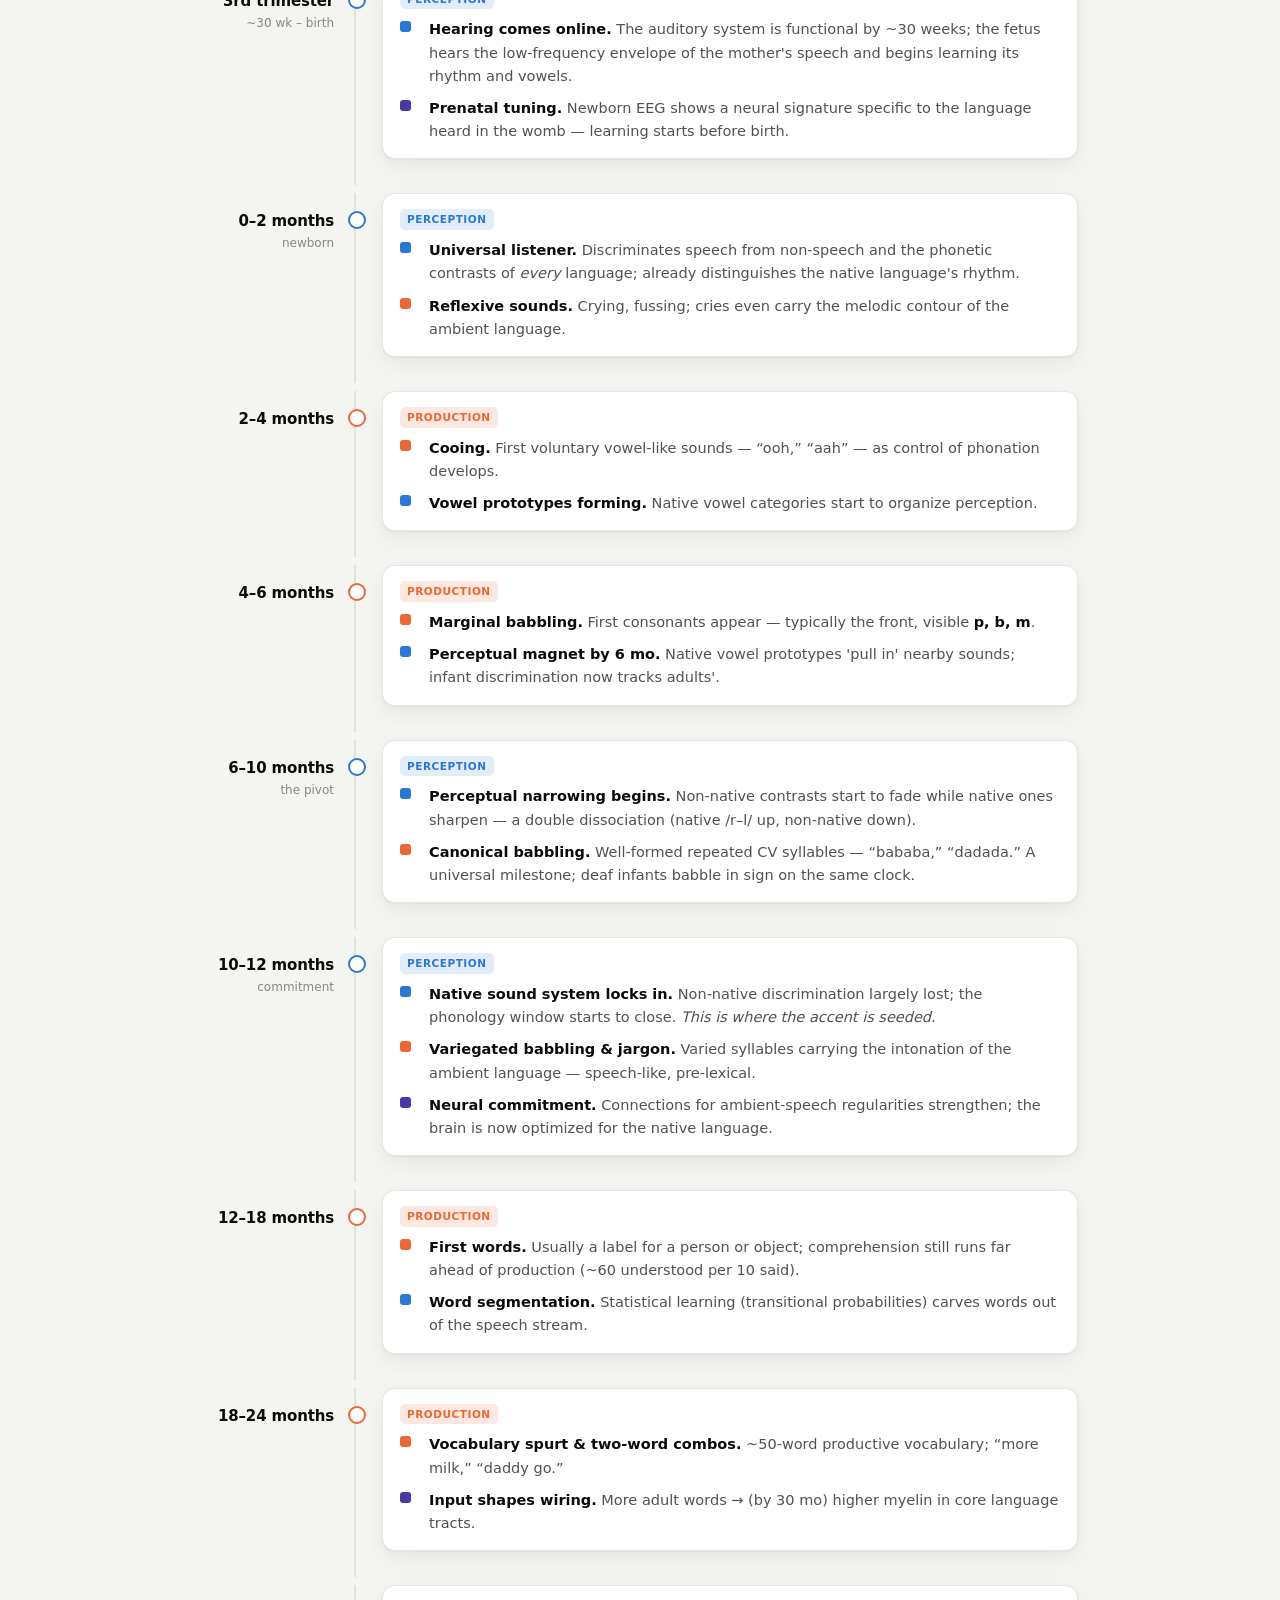
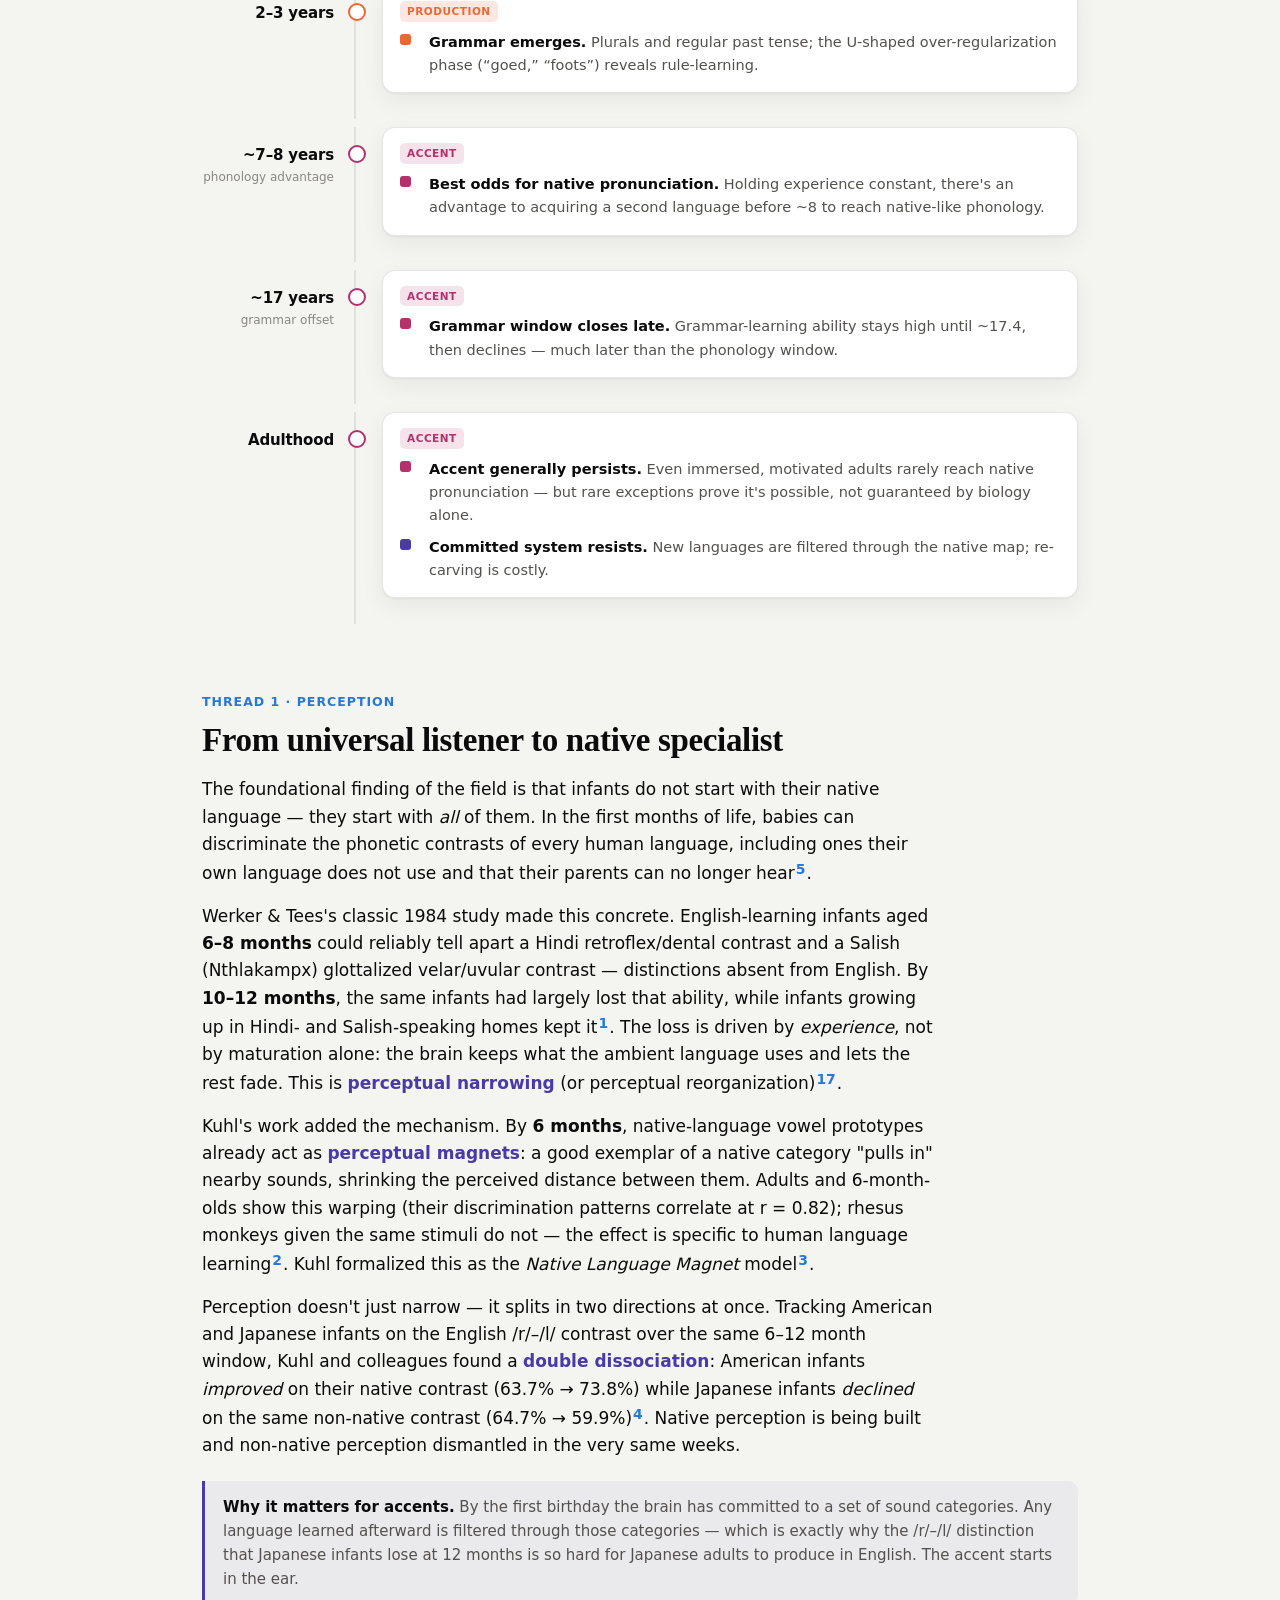
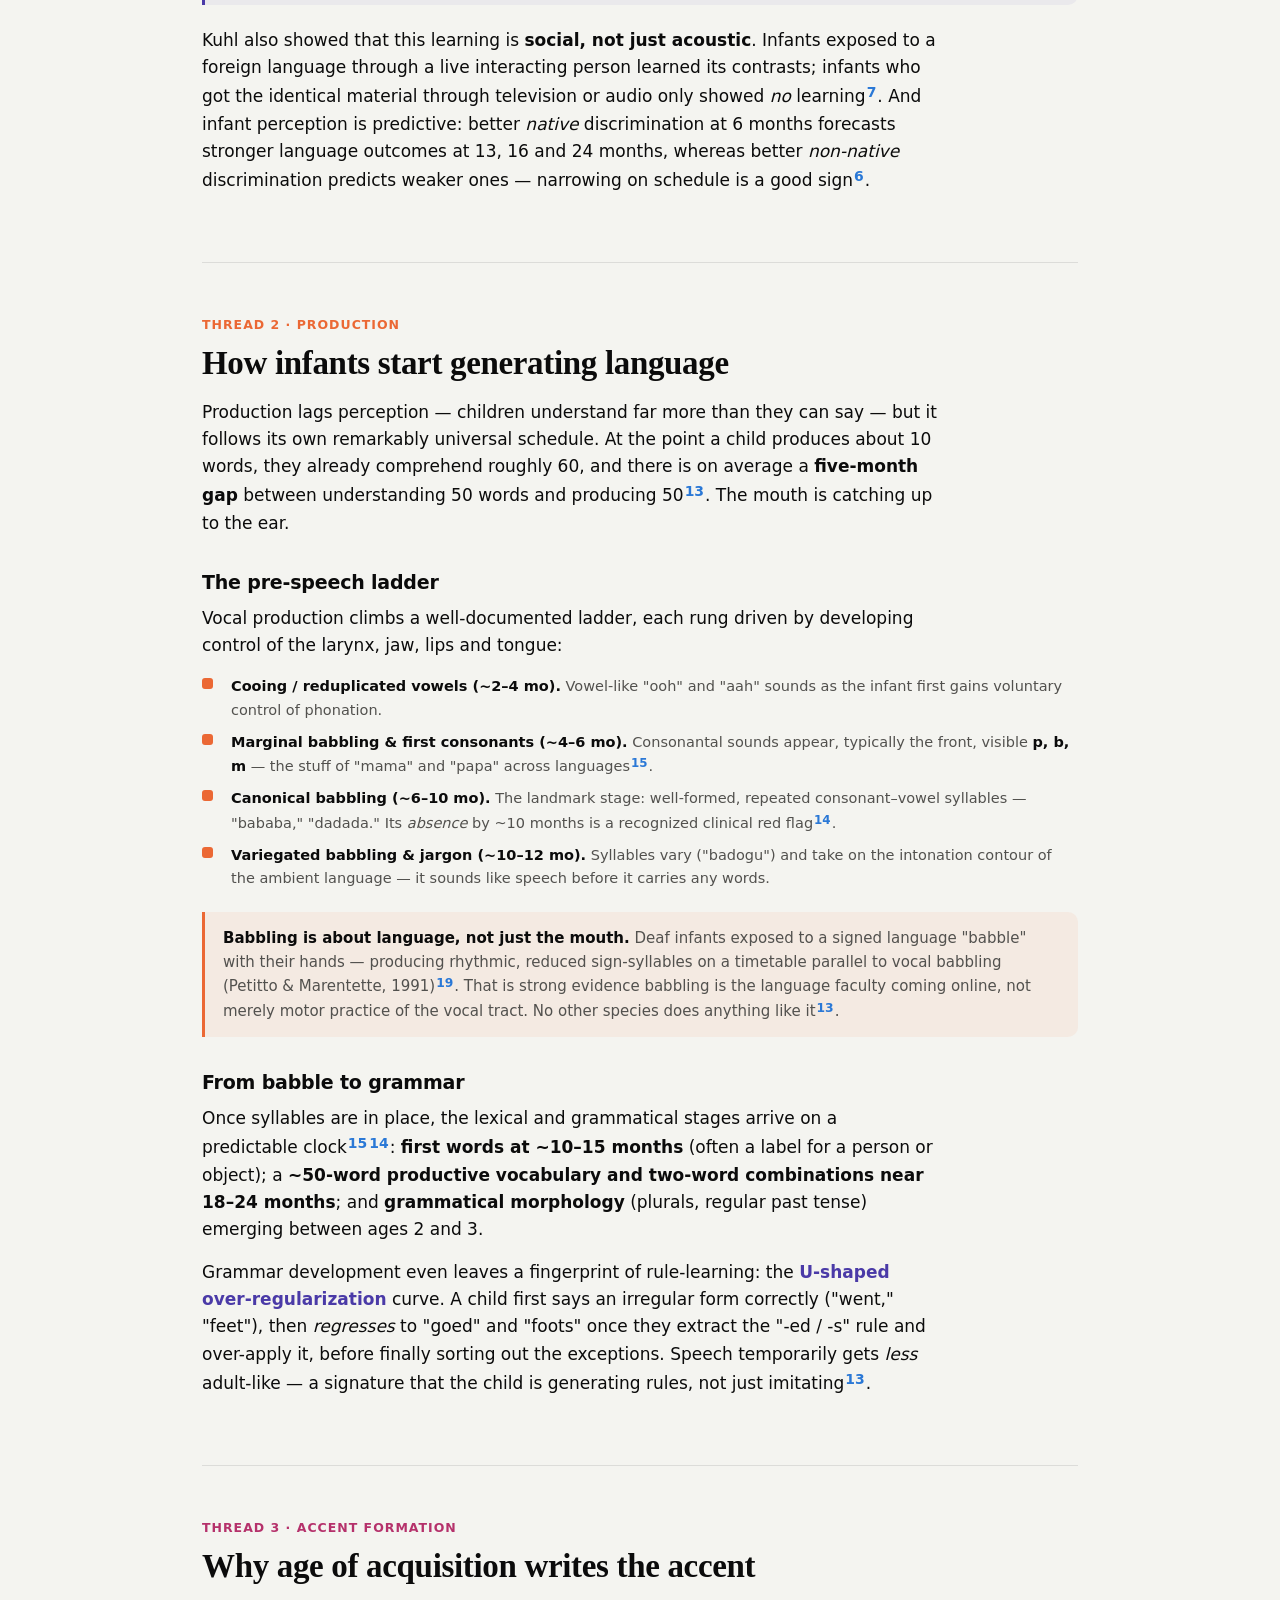
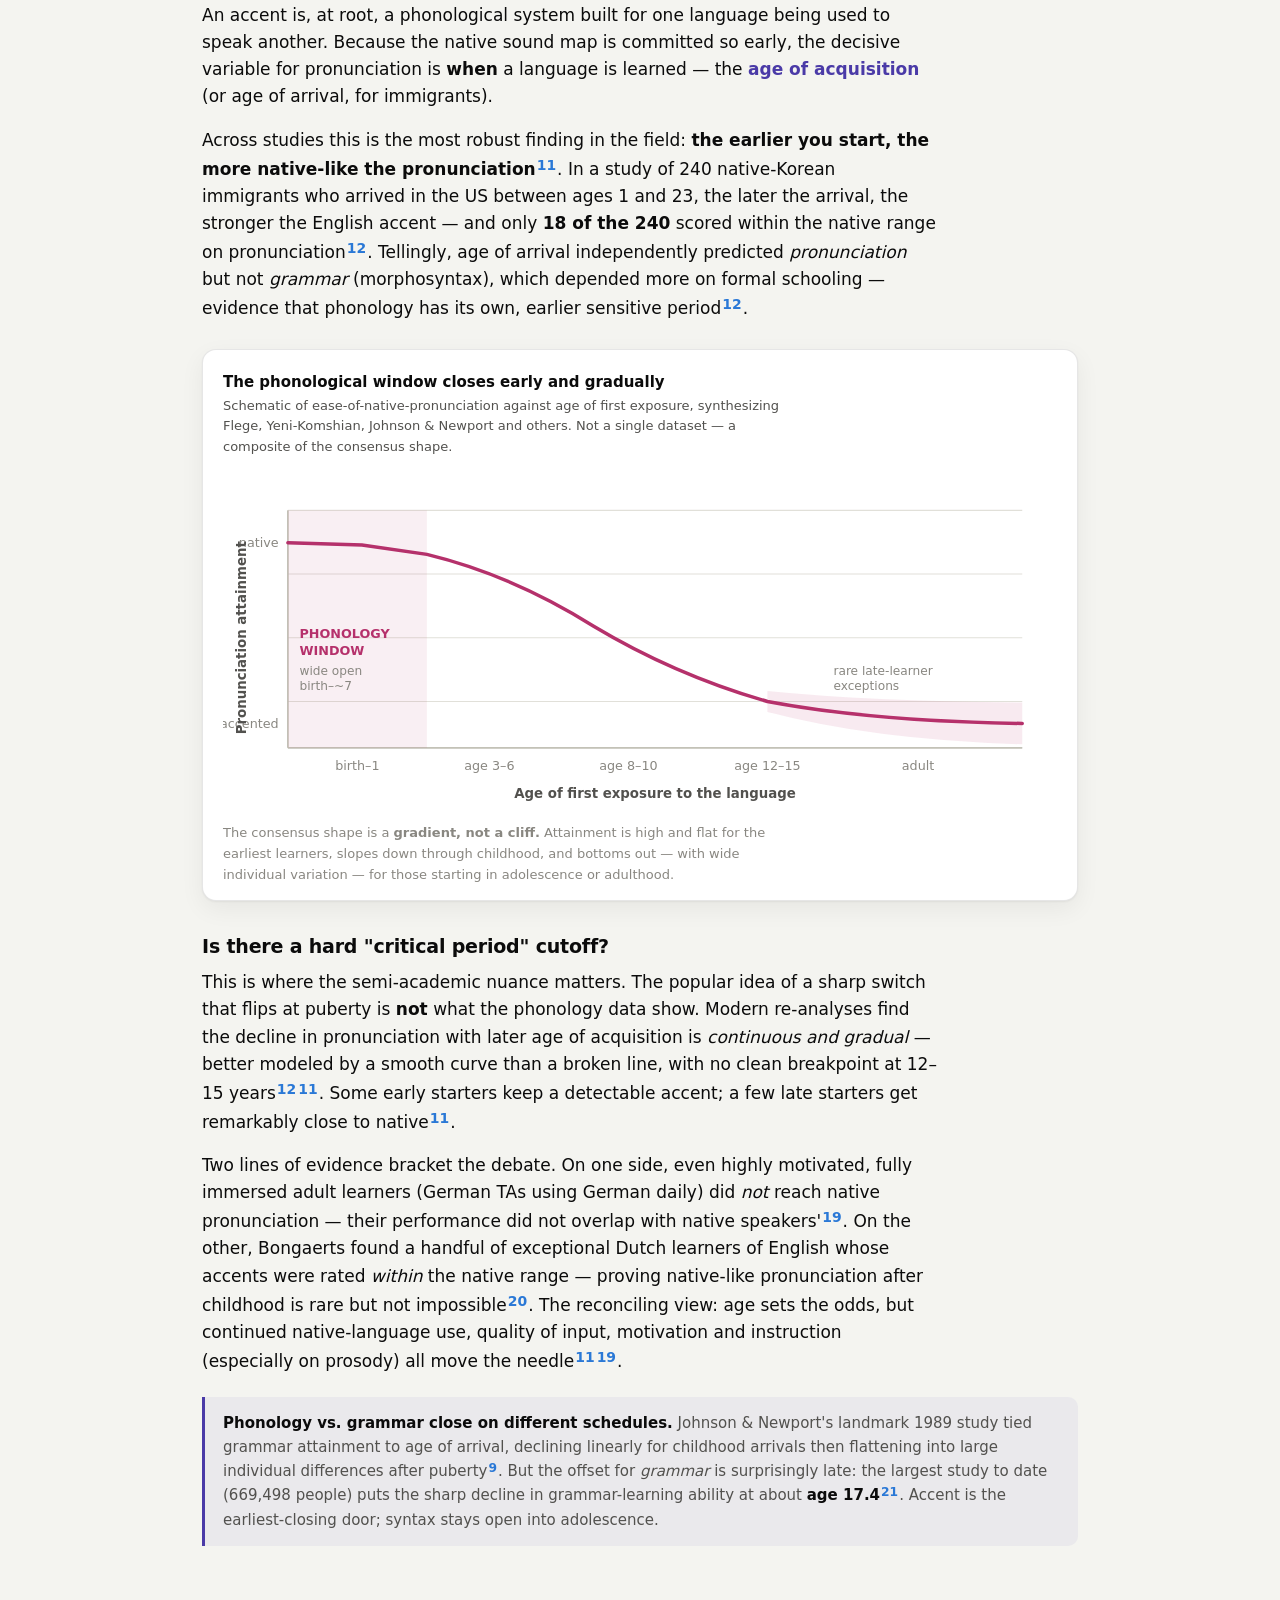
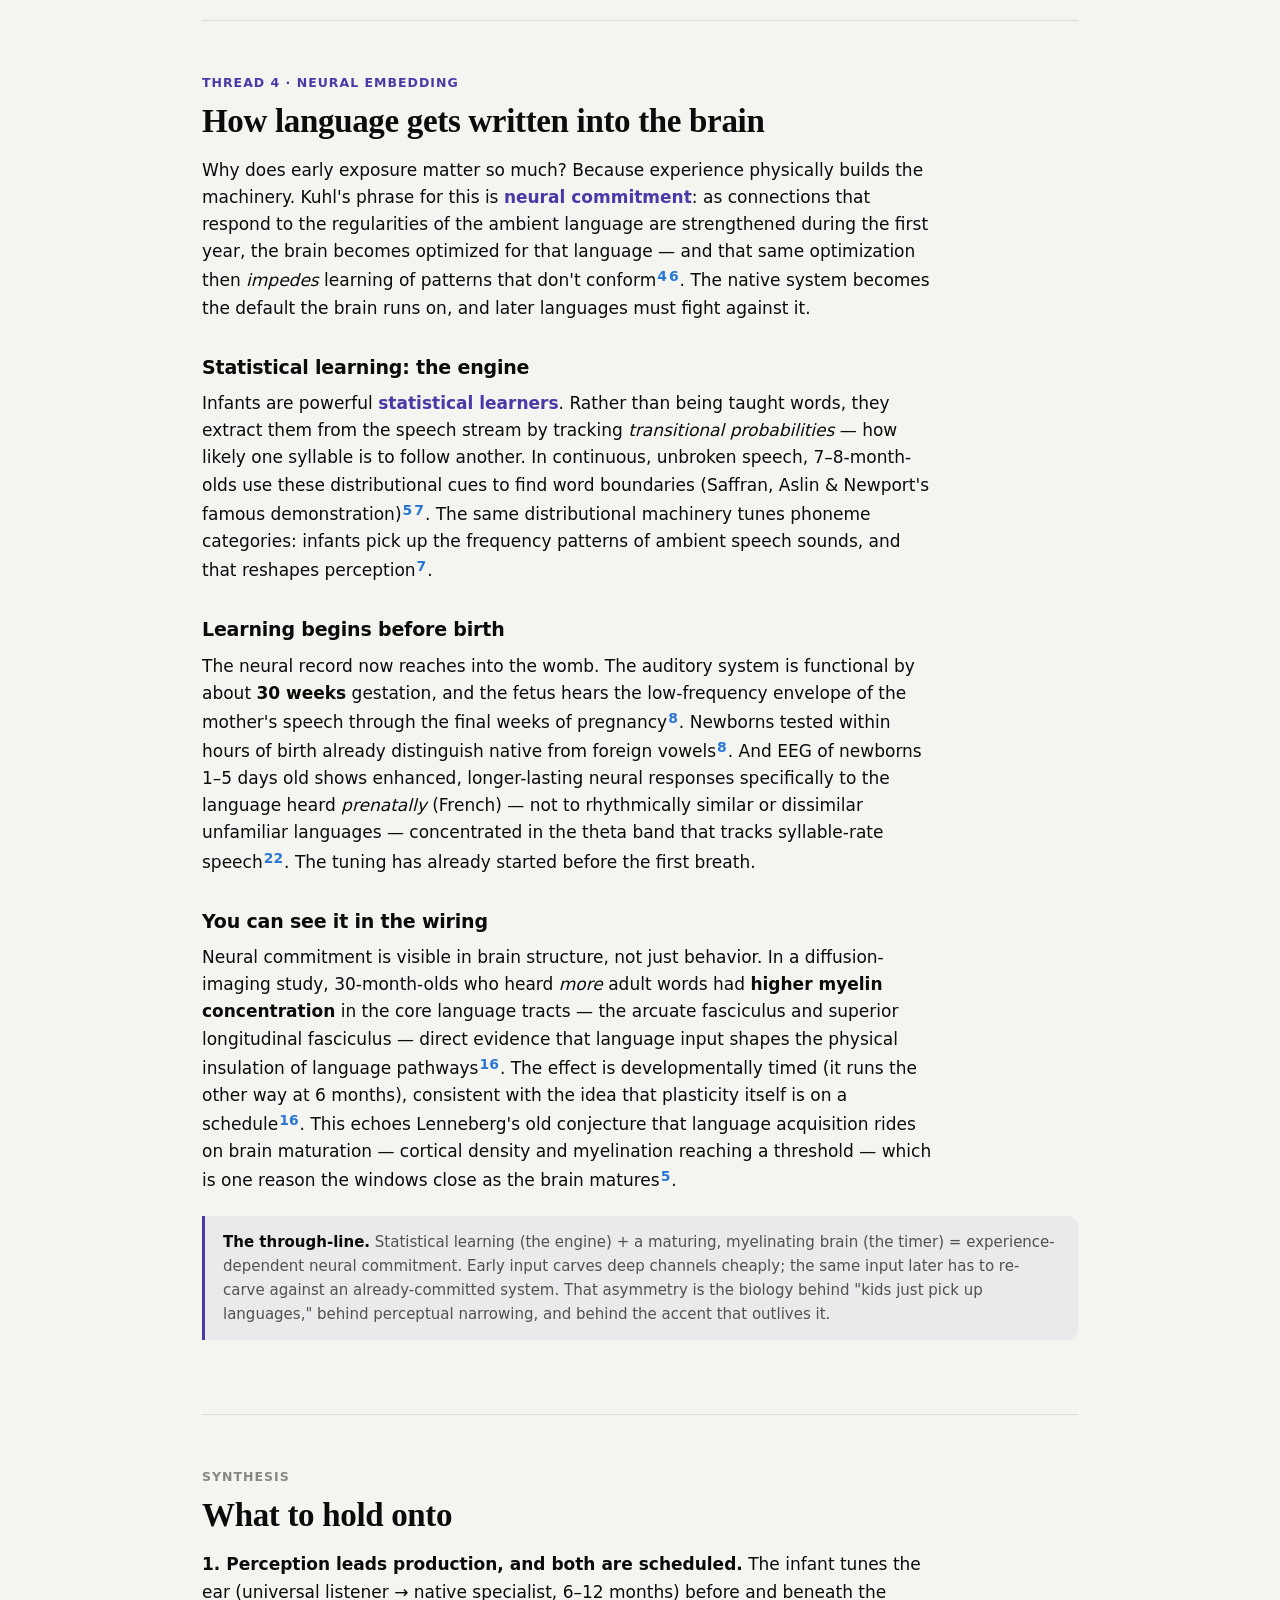
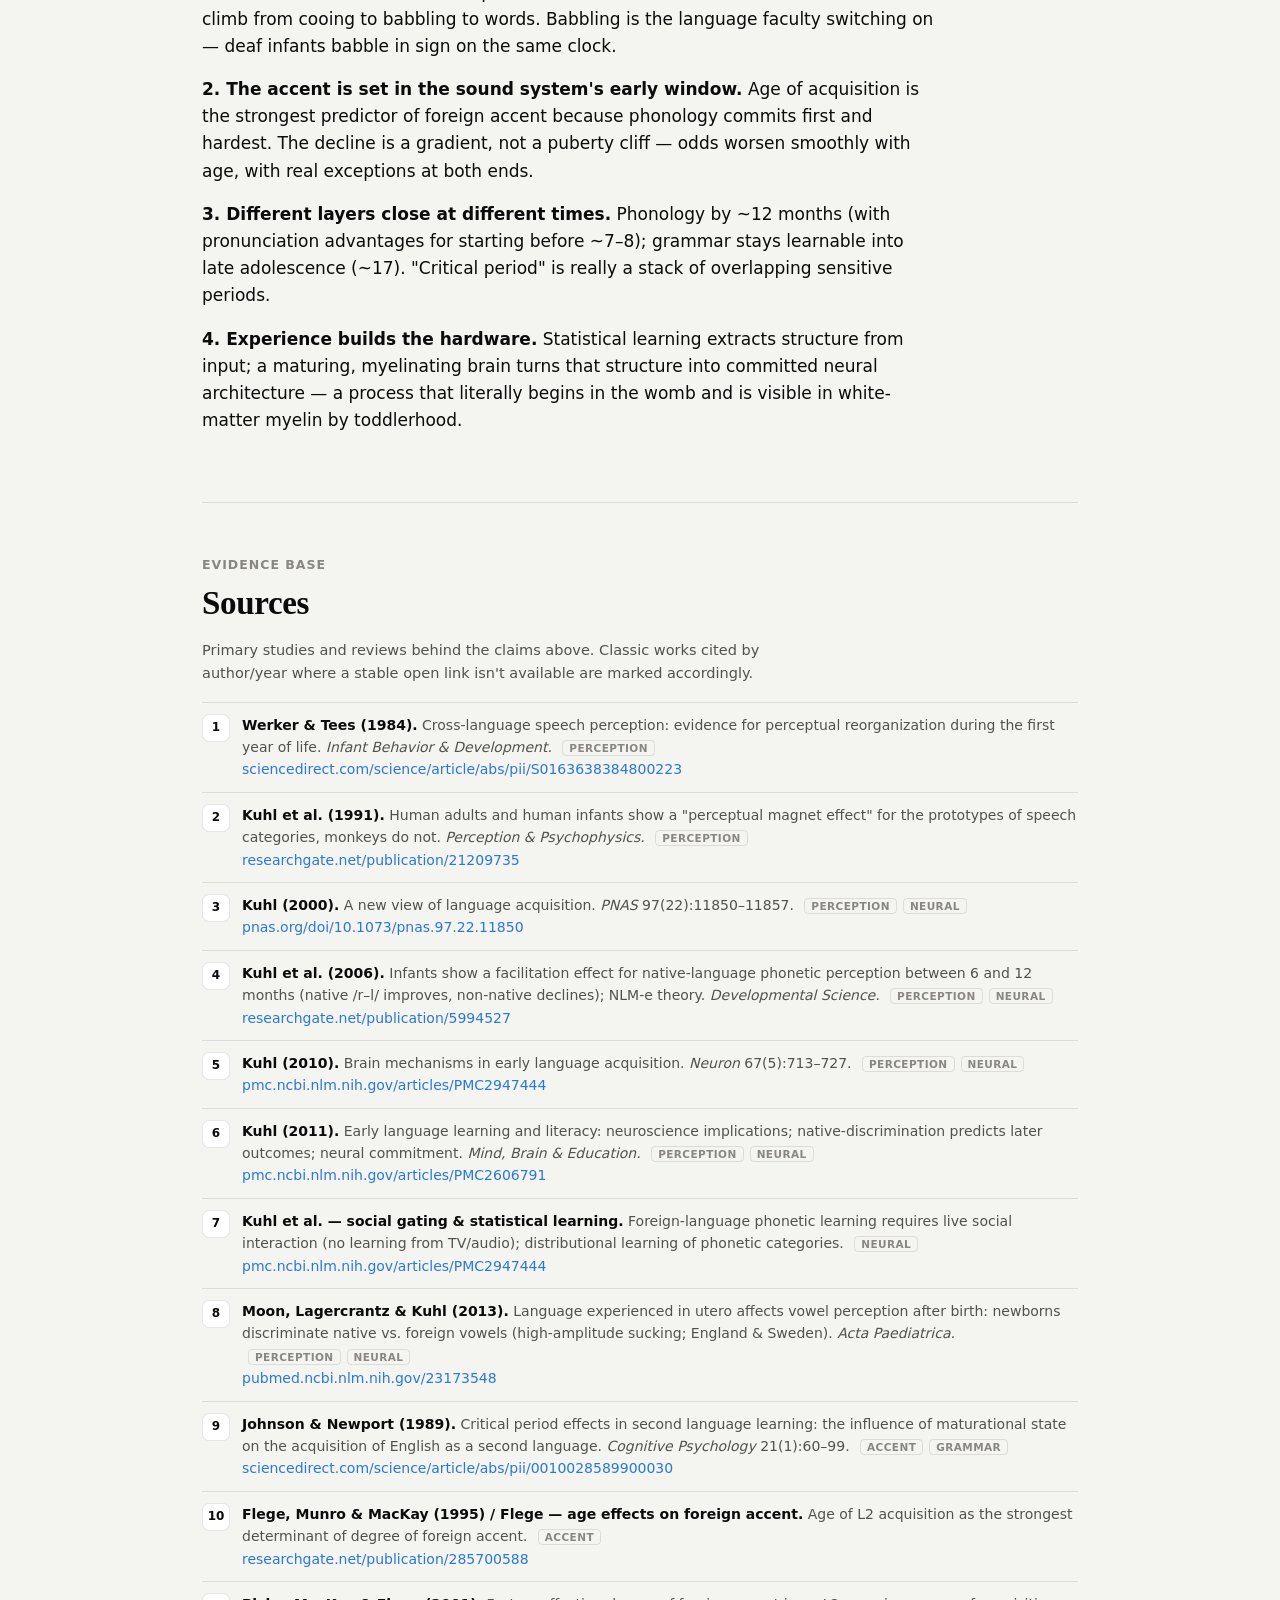
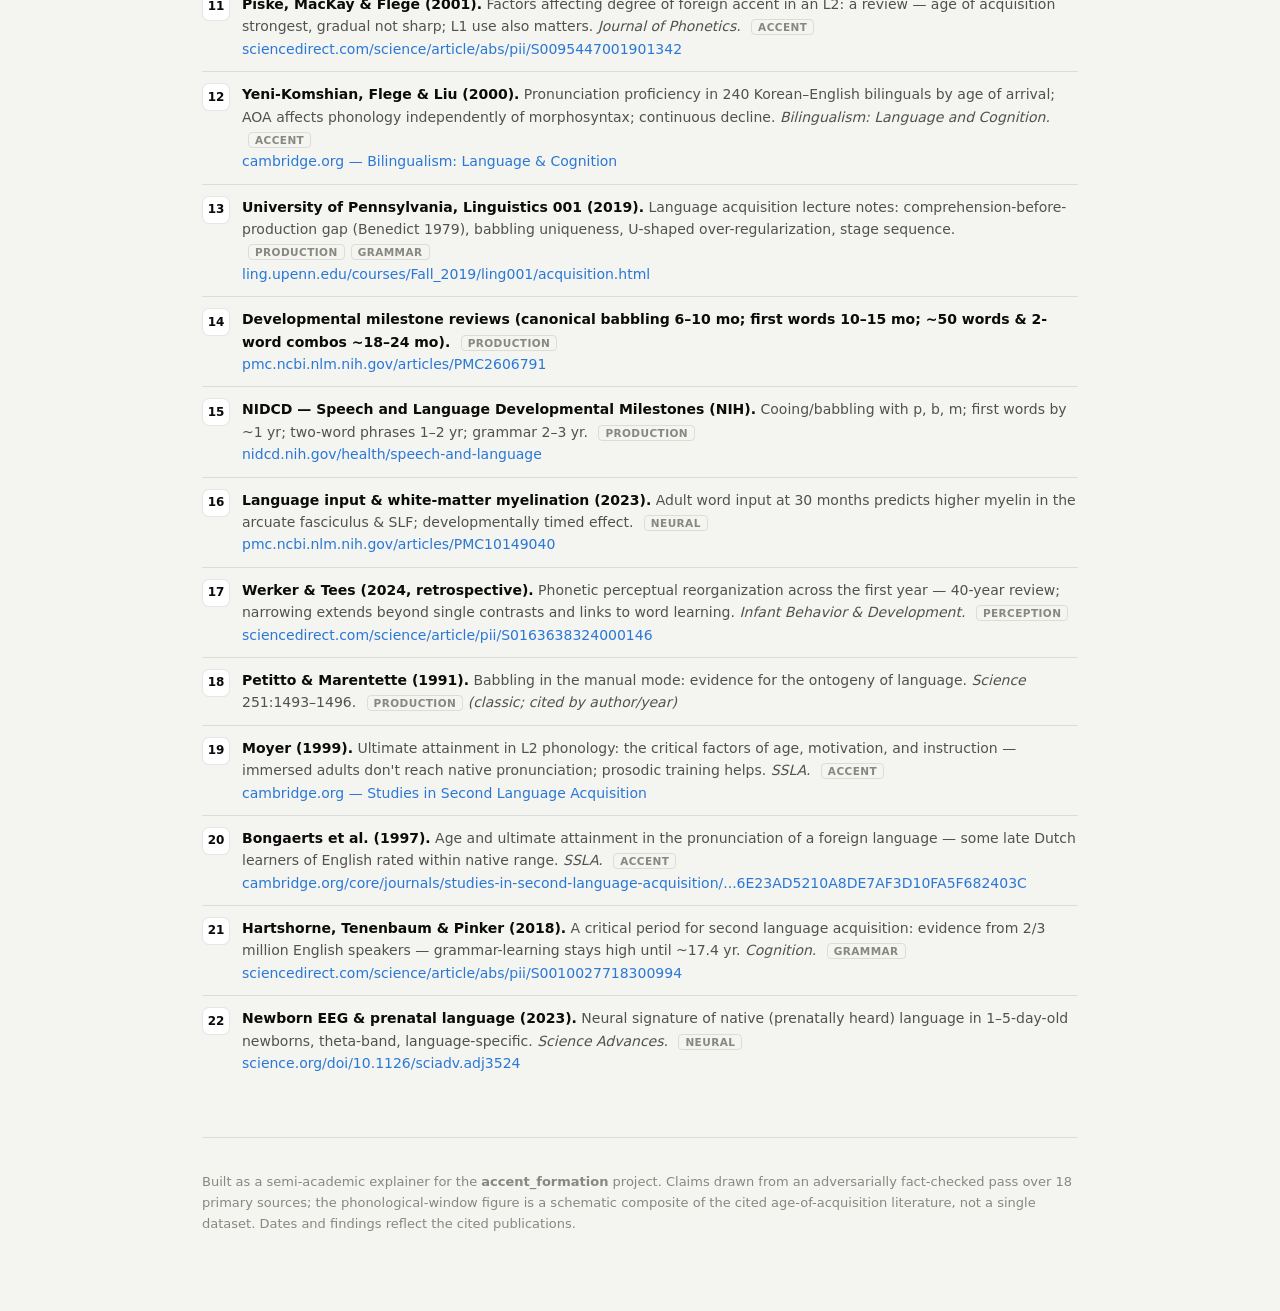
==== commit aa7d3656: "Add TravelBuddy static demo" ====
--- a/accent_formation.html
+++ b/accent_formation.html
@@ -242,6 +242,7 @@
     <a href="accent_formation.html" aria-current="page"><span class="num">1</span> How language takes root</a>
     <a href="tone_baby_vs_llm.html"><span class="num">2</span> Learning tone: baby vs. LLM</a>
     <a href="favorite_words.html"><span class="num">3</span> Favorite words</a>
+    <a href="ways_llms_learn.html"><span class="num">4</span> Ways an LLM learns</a>
   </nav>
 </div>
 
